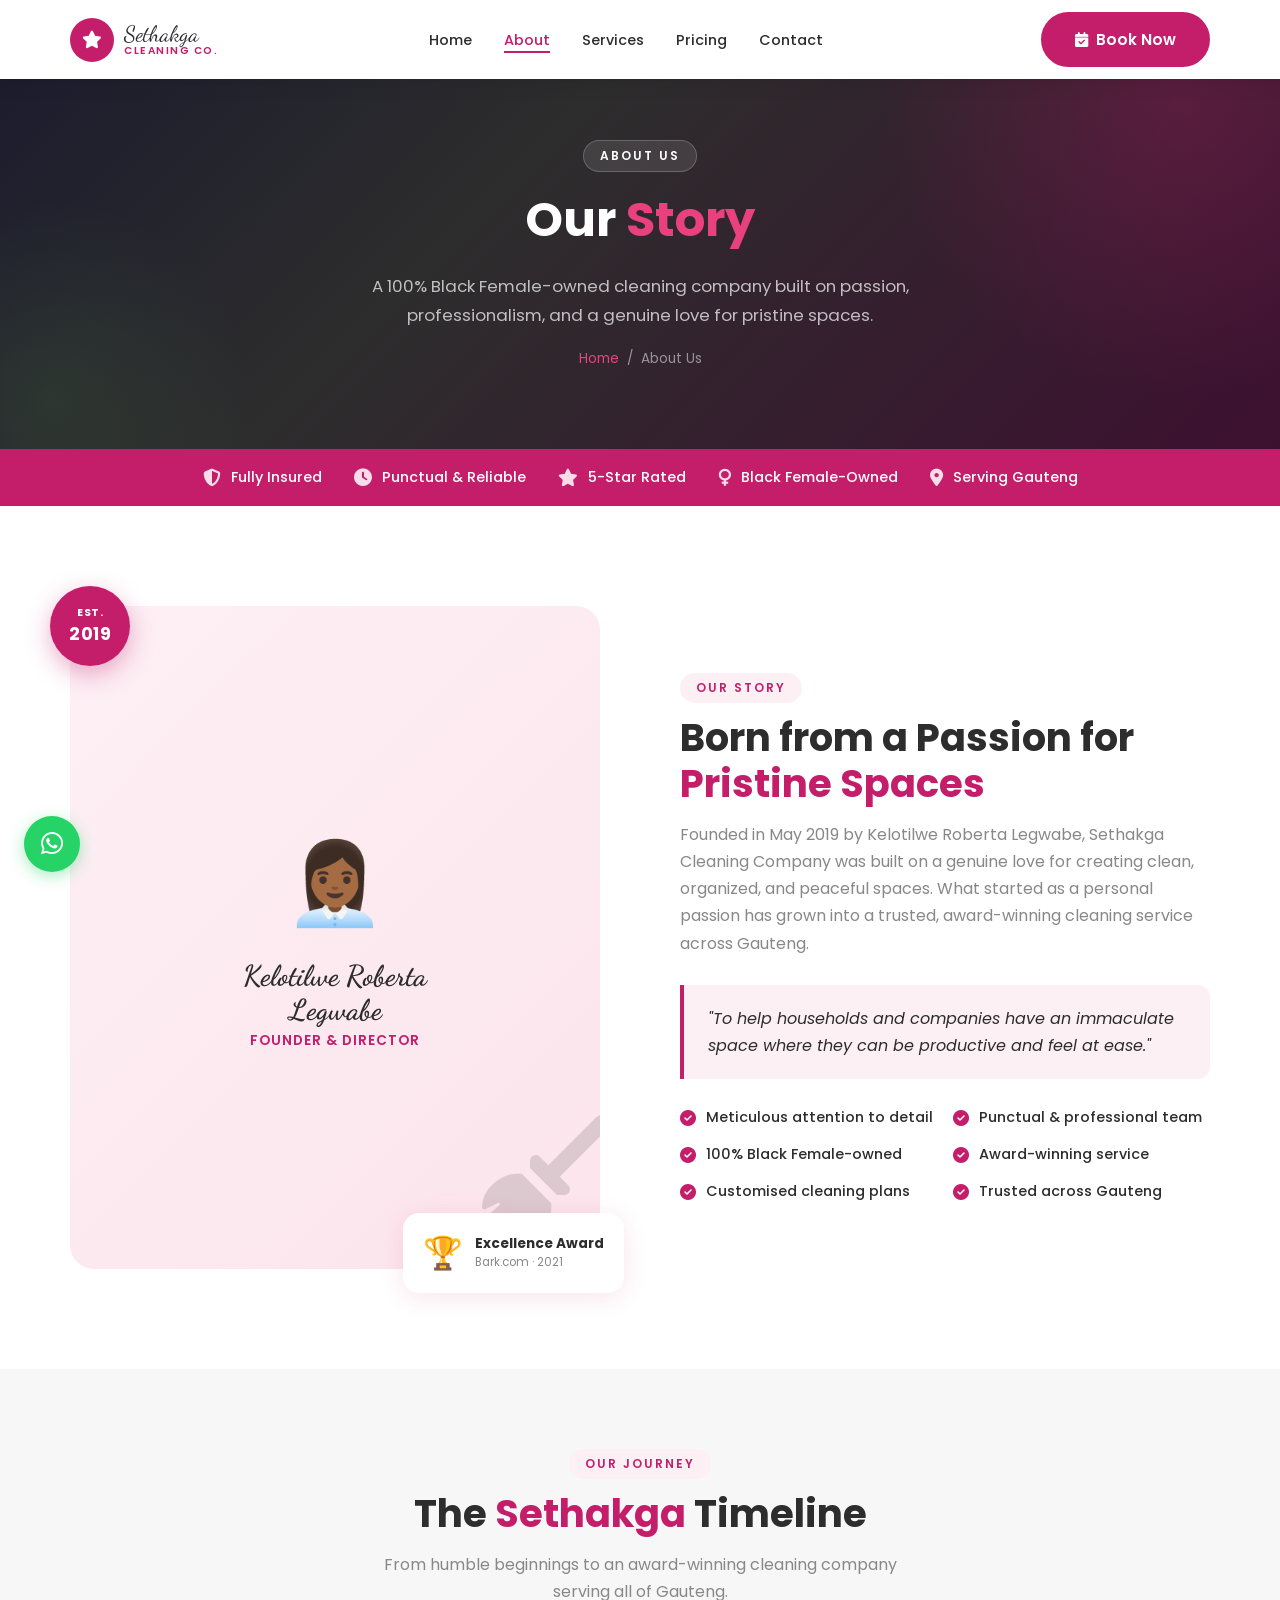
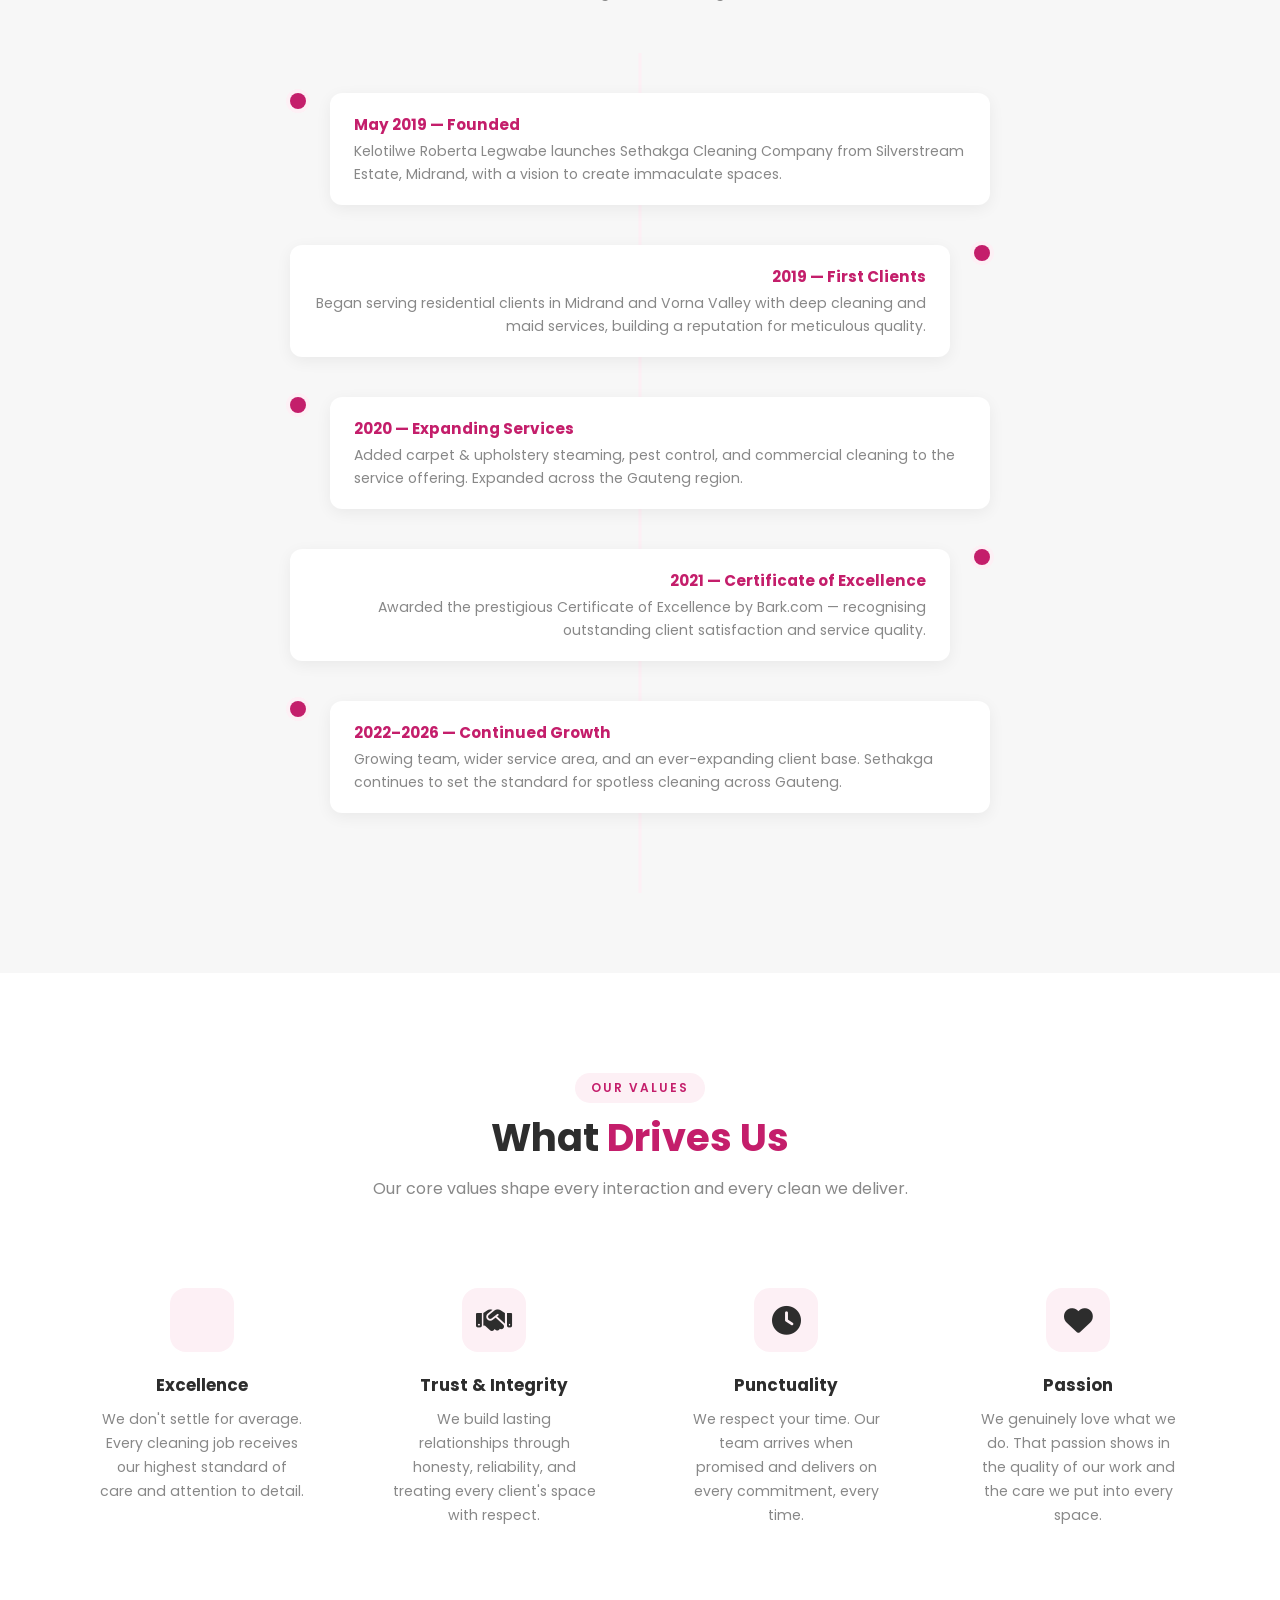
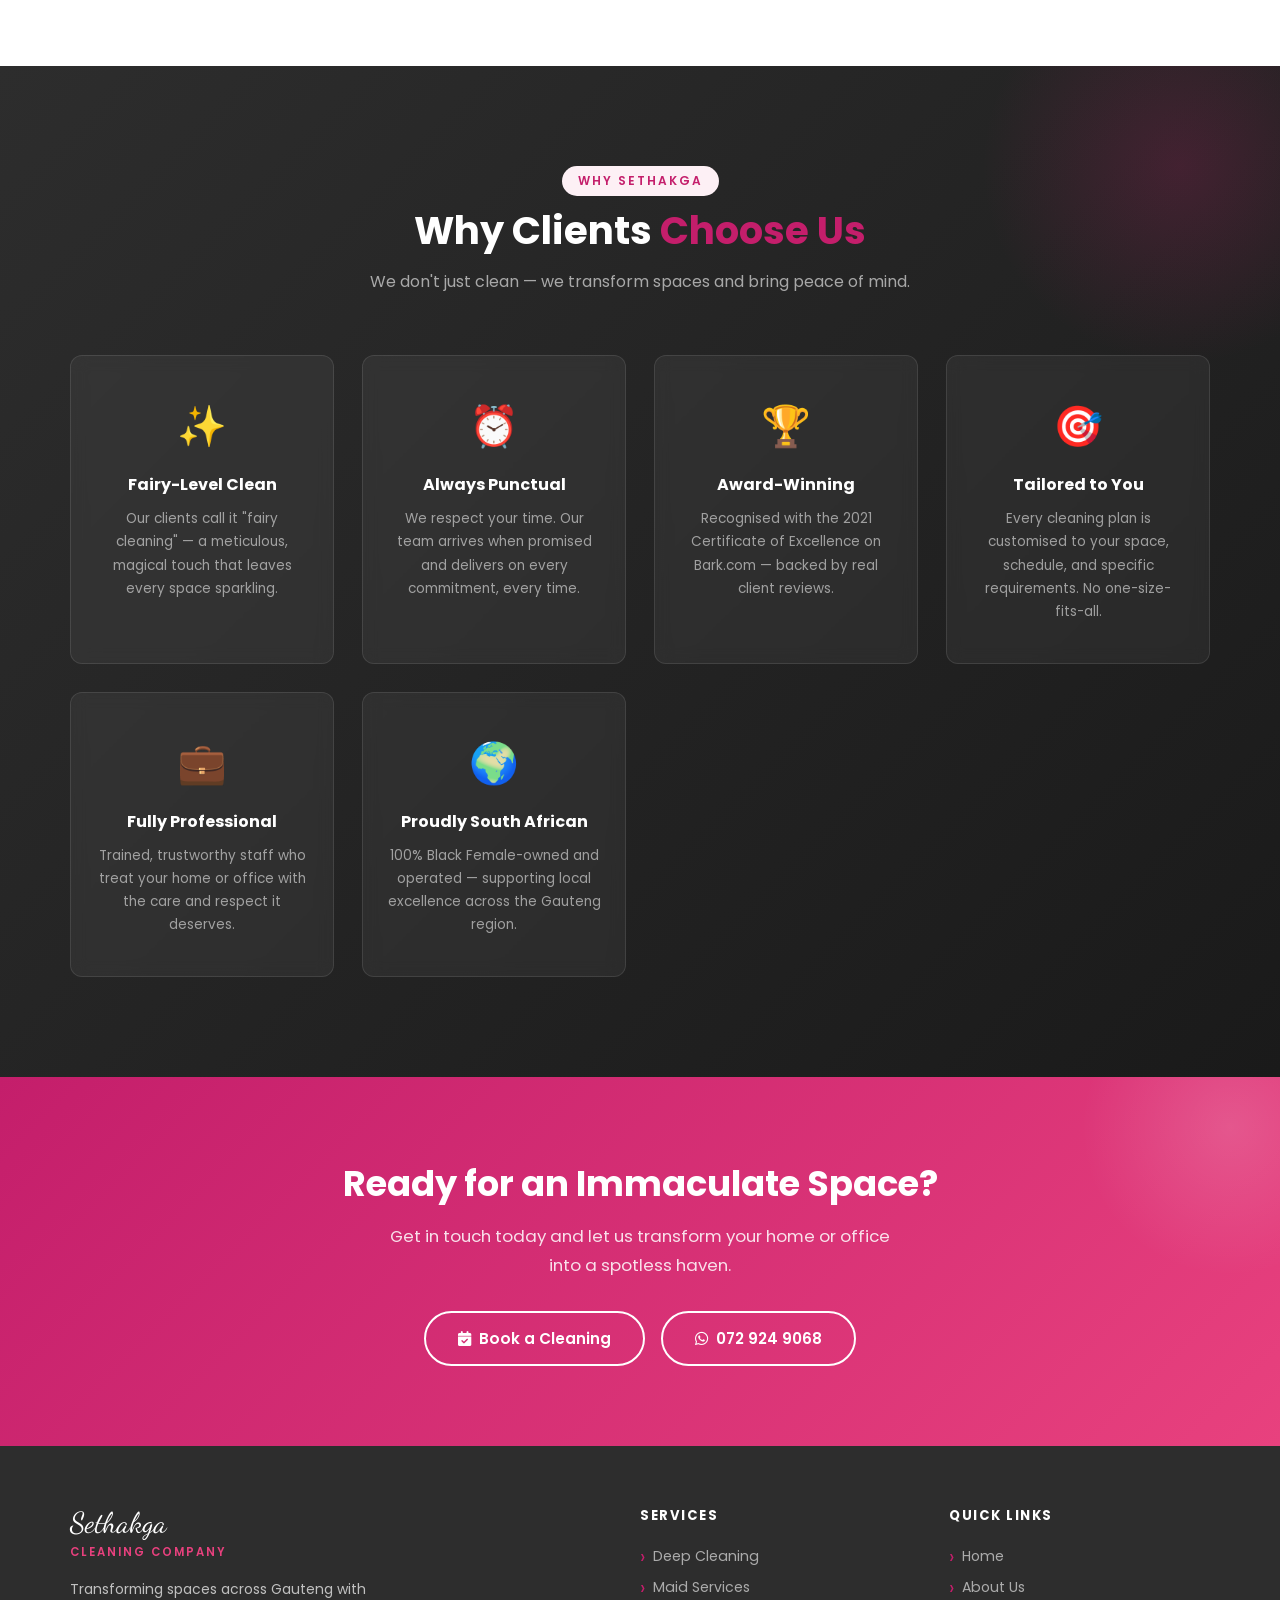
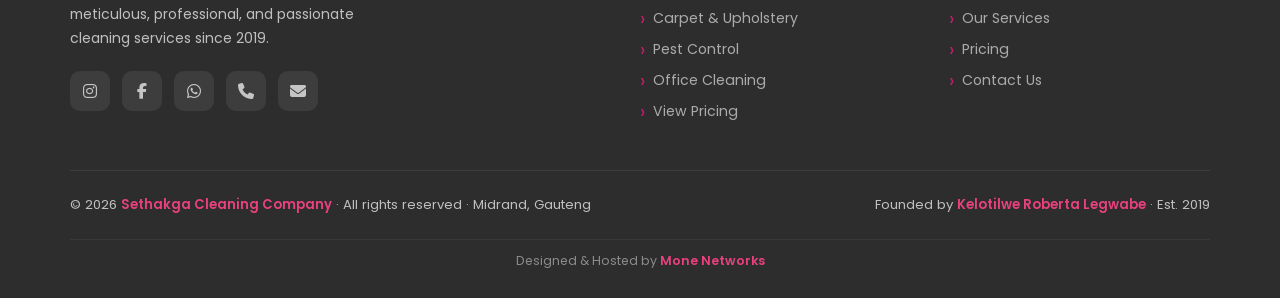
==== about.html @ e9b2e4a0 "Sethakga Cleaning Company - 5 page business website" ====
<!DOCTYPE html>
<html lang="en">
<head>
  <meta charset="UTF-8" />
  <meta name="viewport" content="width=device-width, initial-scale=1.0" />
  <title>About Us | Sethakga Cleaning Company</title>
  <meta name="description" content="Learn about Sethakga Cleaning Company — a 100% Black Female-owned cleaning business founded in 2019 by Kelotilwe Roberta Legwabe. Based in Midrand, Gauteng." />

  <link rel="preconnect" href="https://fonts.googleapis.com" />
  <link rel="preconnect" href="https://fonts.gstatic.com" crossorigin />
  <link href="https://fonts.googleapis.com/css2?family=Dancing+Script:wght@700&family=Poppins:wght@300;400;500;600;700&display=swap" rel="stylesheet" />
  <link rel="stylesheet" href="https://cdnjs.cloudflare.com/ajax/libs/font-awesome/6.5.0/css/all.min.css" />
  <link rel="stylesheet" href="styles.css" />
</head>
<body>

  <!-- ==================== NAVBAR ==================== -->
  <nav id="navbar" class="nav-solid">
    <div class="container">
      <div class="nav-inner">
        <a href="index.html" class="nav-logo">
          <div class="logo-icon"><i class="fas fa-star"></i></div>
          <div class="logo-text">
            <div class="logo-name">Sethakga</div>
            <div class="logo-sub">Cleaning Co.</div>
          </div>
        </a>

        <ul class="nav-links">
          <li><a href="index.html">Home</a></li>
          <li><a href="about.html" class="active">About</a></li>
          <li><a href="services.html">Services</a></li>
          <li><a href="pricing.html">Pricing</a></li>
          <li><a href="contact.html">Contact</a></li>
        </ul>

        <a href="contact.html" class="btn btn-primary nav-cta">
          <i class="fas fa-calendar-check"></i> Book Now
        </a>

        <button class="hamburger" id="hamburger" aria-label="Menu">
          <span></span>
          <span></span>
          <span></span>
        </button>
      </div>
    </div>
  </nav>

  <div class="mobile-nav" id="mobileNav">
    <a href="index.html" class="mobile-link">Home</a>
    <a href="about.html" class="mobile-link">About Us</a>
    <a href="services.html" class="mobile-link">Services</a>
    <a href="pricing.html" class="mobile-link">Pricing</a>
    <a href="contact.html" class="mobile-link">
      <i class="fas fa-calendar-check"></i> Contact &amp; Book
    </a>
  </div>

  <!-- ==================== PAGE HERO ==================== -->
  <section class="page-hero">
    <div class="container">
      <span class="section-tag">About Us</span>
      <h1 class="page-hero-title">Our <span>Story</span></h1>
      <p class="page-hero-desc">
        A 100% Black Female-owned cleaning company built on passion, 
        professionalism, and a genuine love for pristine spaces.
      </p>
      <div class="breadcrumb">
        <a href="index.html">Home</a>
        <span>/</span>
        <span>About Us</span>
      </div>
    </div>
  </section>

  <!-- ==================== TRUST BAR ==================== -->
  <div id="trust-bar">
    <div class="container">
      <div class="trust-items">
        <div class="trust-item"><i class="fas fa-shield-halved"></i> Fully Insured</div>
        <div class="trust-item"><i class="fas fa-clock"></i> Punctual &amp; Reliable</div>
        <div class="trust-item"><i class="fas fa-star"></i> 5-Star Rated</div>
        <div class="trust-item"><i class="fas fa-venus"></i> Black Female-Owned</div>
        <div class="trust-item"><i class="fas fa-map-marker-alt"></i> Serving Gauteng</div>
      </div>
    </div>
  </div>

  <!-- ==================== ABOUT FULL ==================== -->
  <section id="about" style="padding: 100px 0; background: var(--white);">
    <div class="container">
      <div class="about-grid">
        <!-- Visual -->
        <div class="about-image-wrap">
          <div class="about-image-bg">
            <div class="big-icon"><i class="fas fa-broom"></i></div>
            <div class="about-image-content">
              <span class="founder-icon">👩🏾‍💼</span>
              <h3>Kelotilwe Roberta<br/>Legwabe</h3>
              <p>Founder &amp; Director</p>
            </div>
          </div>
          <div class="about-founded">
            <span>Est.</span>
            <strong>2019</strong>
          </div>
          <div class="about-badge-card">
            <div class="bc-icon">🏆</div>
            <div class="bc-text">
              <div class="bc-title">Excellence Award</div>
              <div class="bc-sub">Bark.com · 2021</div>
            </div>
          </div>
        </div>

        <!-- Content -->
        <div class="about-content">
          <span class="section-tag">Our Story</span>
          <h2 class="section-title">Born from a Passion for<br/><span>Pristine Spaces</span></h2>
          <p class="section-subtitle">
            Founded in May 2019 by Kelotilwe Roberta Legwabe, Sethakga Cleaning Company
            was built on a genuine love for creating clean, organized, and peaceful spaces.
            What started as a personal passion has grown into a trusted, award-winning
            cleaning service across Gauteng.
          </p>

          <blockquote class="about-mission">
            "To help households and companies have an immaculate space
            where they can be productive and feel at ease."
          </blockquote>

          <div class="about-features">
            <div class="about-feat"><i class="fas fa-check-circle"></i> Meticulous attention to detail</div>
            <div class="about-feat"><i class="fas fa-check-circle"></i> Punctual &amp; professional team</div>
            <div class="about-feat"><i class="fas fa-check-circle"></i> 100% Black Female-owned</div>
            <div class="about-feat"><i class="fas fa-check-circle"></i> Award-winning service</div>
            <div class="about-feat"><i class="fas fa-check-circle"></i> Customised cleaning plans</div>
            <div class="about-feat"><i class="fas fa-check-circle"></i> Trusted across Gauteng</div>
          </div>
        </div>
      </div>
    </div>
  </section>

  <!-- ==================== COMPANY JOURNEY ==================== -->
  <section style="padding: 80px 0; background: var(--grey-light);">
    <div class="container">
      <div style="text-align: center; margin-bottom: 48px;">
        <span class="section-tag">Our Journey</span>
        <h2 class="section-title">The <span>Sethakga</span> Timeline</h2>
        <p class="section-subtitle" style="margin: 0 auto;">
          From humble beginnings to an award-winning cleaning company serving all of Gauteng.
        </p>
      </div>

      <div class="timeline">
        <div class="timeline-item fade-up">
          <div class="timeline-dot"></div>
          <div class="timeline-content">
            <h4>May 2019 — Founded</h4>
            <p>Kelotilwe Roberta Legwabe launches Sethakga Cleaning Company from Silverstream Estate, Midrand, with a vision to create immaculate spaces.</p>
          </div>
        </div>

        <div class="timeline-item fade-up">
          <div class="timeline-dot"></div>
          <div class="timeline-content">
            <h4>2019 — First Clients</h4>
            <p>Began serving residential clients in Midrand and Vorna Valley with deep cleaning and maid services, building a reputation for meticulous quality.</p>
          </div>
        </div>

        <div class="timeline-item fade-up">
          <div class="timeline-dot"></div>
          <div class="timeline-content">
            <h4>2020 — Expanding Services</h4>
            <p>Added carpet &amp; upholstery steaming, pest control, and commercial cleaning to the service offering. Expanded across the Gauteng region.</p>
          </div>
        </div>

        <div class="timeline-item fade-up">
          <div class="timeline-dot"></div>
          <div class="timeline-content">
            <h4>2021 — Certificate of Excellence</h4>
            <p>Awarded the prestigious Certificate of Excellence by Bark.com — recognising outstanding client satisfaction and service quality.</p>
          </div>
        </div>

        <div class="timeline-item fade-up">
          <div class="timeline-dot"></div>
          <div class="timeline-content">
            <h4>2022–2026 — Continued Growth</h4>
            <p>Growing team, wider service area, and an ever-expanding client base. Sethakga continues to set the standard for spotless cleaning across Gauteng.</p>
          </div>
        </div>
      </div>
    </div>
  </section>

  <!-- ==================== OUR VALUES ==================== -->
  <section style="padding: 100px 0; background: var(--white);">
    <div class="container">
      <div style="text-align: center; margin-bottom: 16px;">
        <span class="section-tag">Our Values</span>
        <h2 class="section-title">What <span>Drives Us</span></h2>
        <p class="section-subtitle" style="margin: 0 auto;">
          Our core values shape every interaction and every clean we deliver.
        </p>
      </div>

      <div class="values-grid">
        <div class="value-card fade-up">
          <div class="value-icon"><i class="fas fa-sparkles"></i></div>
          <h3>Excellence</h3>
          <p>We don't settle for average. Every cleaning job receives our highest standard of care and attention to detail.</p>
        </div>

        <div class="value-card fade-up">
          <div class="value-icon"><i class="fas fa-handshake"></i></div>
          <h3>Trust &amp; Integrity</h3>
          <p>We build lasting relationships through honesty, reliability, and treating every client's space with respect.</p>
        </div>

        <div class="value-card fade-up">
          <div class="value-icon"><i class="fas fa-clock"></i></div>
          <h3>Punctuality</h3>
          <p>We respect your time. Our team arrives when promised and delivers on every commitment, every time.</p>
        </div>

        <div class="value-card fade-up">
          <div class="value-icon"><i class="fas fa-heart"></i></div>
          <h3>Passion</h3>
          <p>We genuinely love what we do. That passion shows in the quality of our work and the care we put into every space.</p>
        </div>
      </div>
    </div>
  </section>

  <!-- ==================== WHY CHOOSE US ==================== -->
  <section id="why">
    <div class="container">
      <div class="why-header">
        <span class="section-tag">Why Sethakga</span>
        <h2 class="section-title">Why Clients <span>Choose Us</span></h2>
        <p class="section-subtitle">
          We don't just clean — we transform spaces and bring peace of mind.
        </p>
      </div>

      <div class="why-grid">
        <div class="why-card fade-up">
          <span class="why-icon">✨</span>
          <h3>Fairy-Level Clean</h3>
          <p>Our clients call it "fairy cleaning" — a meticulous, magical touch that leaves every space sparkling.</p>
        </div>

        <div class="why-card fade-up">
          <span class="why-icon">⏰</span>
          <h3>Always Punctual</h3>
          <p>We respect your time. Our team arrives when promised and delivers on every commitment, every time.</p>
        </div>

        <div class="why-card fade-up">
          <span class="why-icon">🏆</span>
          <h3>Award-Winning</h3>
          <p>Recognised with the 2021 Certificate of Excellence on Bark.com — backed by real client reviews.</p>
        </div>

        <div class="why-card fade-up">
          <span class="why-icon">🎯</span>
          <h3>Tailored to You</h3>
          <p>Every cleaning plan is customised to your space, schedule, and specific requirements. No one-size-fits-all.</p>
        </div>

        <div class="why-card fade-up">
          <span class="why-icon">💼</span>
          <h3>Fully Professional</h3>
          <p>Trained, trustworthy staff who treat your home or office with the care and respect it deserves.</p>
        </div>

        <div class="why-card fade-up">
          <span class="why-icon">🌍</span>
          <h3>Proudly South African</h3>
          <p>100% Black Female-owned and operated — supporting local excellence across the Gauteng region.</p>
        </div>
      </div>
    </div>
  </section>

  <!-- ==================== CTA ==================== -->
  <div class="cta-section">
    <div class="container">
      <h2>Ready for an Immaculate Space?</h2>
      <p>Get in touch today and let us transform your home or office into a spotless haven.</p>
      <div class="cta-actions">
        <a href="contact.html" class="btn btn-outline">
          <i class="fas fa-calendar-check"></i> Book a Cleaning
        </a>
        <a href="tel:0729249068" class="btn btn-outline">
          <i class="fab fa-whatsapp"></i> 072 924 9068
        </a>
      </div>
    </div>
  </div>

  <!-- ==================== FOOTER ==================== -->
  <footer>
    <div class="container">
      <div class="footer-grid">
        <div class="footer-brand">
          <div class="fb-name">Sethakga</div>
          <div class="fb-sub">Cleaning Company</div>
          <p>Transforming spaces across Gauteng with meticulous, professional,
             and passionate cleaning services since 2019.</p>
          <div class="social-links">
            <a href="https://www.instagram.com/sethakga.cleaning.company" target="_blank" rel="noopener noreferrer"
               class="social-link" aria-label="Instagram">
              <i class="fab fa-instagram"></i>
            </a>
            <a href="https://www.facebook.com/sethakga.cleaning.company" target="_blank" rel="noopener noreferrer"
               class="social-link" aria-label="Facebook">
              <i class="fab fa-facebook-f"></i>
            </a>
            <a href="https://wa.me/27729249068" target="_blank" rel="noopener noreferrer"
               class="social-link" aria-label="WhatsApp">
              <i class="fab fa-whatsapp"></i>
            </a>
            <a href="tel:0106345557" class="social-link" aria-label="Phone">
              <i class="fas fa-phone"></i>
            </a>
            <a href="mailto:Admin@sethakga.co.za" class="social-link" aria-label="Email">
              <i class="fas fa-envelope"></i>
            </a>
          </div>
        </div>

        <div class="footer-col">
          <h4>Services</h4>
          <ul>
            <li><a href="services.html">Deep Cleaning</a></li>
            <li><a href="services.html">Maid Services</a></li>
            <li><a href="services.html">Carpet &amp; Upholstery</a></li>
            <li><a href="services.html">Pest Control</a></li>
            <li><a href="services.html">Office Cleaning</a></li>
            <li><a href="pricing.html">View Pricing</a></li>
          </ul>
        </div>

        <div class="footer-col">
          <h4>Quick Links</h4>
          <ul>
            <li><a href="index.html">Home</a></li>
            <li><a href="about.html">About Us</a></li>
            <li><a href="services.html">Our Services</a></li>
            <li><a href="pricing.html">Pricing</a></li>
            <li><a href="contact.html">Contact Us</a></li>
          </ul>
        </div>
      </div>

      <div class="footer-bottom">
        <div>
          &copy; 2026 <span>Sethakga Cleaning Company</span> &middot; All rights reserved &middot;
          Midrand, Gauteng
        </div>
        <div>
          Founded by <span>Kelotilwe Roberta Legwabe</span> &middot; Est. 2019
        </div>
        <div class="footer-credit">
          Designed &amp; Hosted by <a href="https://www.monenetworks.co.za" target="_blank" rel="noopener noreferrer">Mone Networks</a>
        </div>
      </div>
    </div>
  </footer>

  <a href="https://wa.me/27729249068" target="_blank" rel="noopener noreferrer"
     class="whatsapp-float" aria-label="Chat on WhatsApp">
    <i class="fab fa-whatsapp"></i>
  </a>

  <button id="back-top" aria-label="Back to top">
    <i class="fas fa-chevron-up"></i>
  </button>

  <script>
    const backTop = document.getElementById('back-top');
    window.addEventListener('scroll', () => {
      backTop.classList.toggle('visible', window.scrollY > 300);
    });
    backTop.addEventListener('click', () => window.scrollTo({ top: 0, behavior: 'smooth' }));

    const hamburger = document.getElementById('hamburger');
    const mobileNav = document.getElementById('mobileNav');
    hamburger.addEventListener('click', () => {
      hamburger.classList.toggle('open');
      mobileNav.classList.toggle('active');
      document.body.style.overflow = mobileNav.classList.contains('active') ? 'hidden' : '';
    });
    document.querySelectorAll('.mobile-link').forEach(link => {
      link.addEventListener('click', () => {
        hamburger.classList.remove('open');
        mobileNav.classList.remove('active');
        document.body.style.overflow = '';
      });
    });

    const observer = new IntersectionObserver((entries) => {
      entries.forEach(entry => { if (entry.isIntersecting) entry.target.classList.add('visible'); });
    }, { threshold: 0.12 });
    document.querySelectorAll('.fade-up').forEach(el => observer.observe(el));
  </script>
</body>
</html>
---- styles.css ----
/* ============================================================
   SETHAKGA CLEANING COMPANY — SHARED STYLES
   ============================================================ */

/* ============================================================
   CSS VARIABLES & RESET
============================================================ */
:root {
  --pink:        #C41E6B;
  --pink-light:  #E8417E;
  --pink-pale:   #FDF0F5;
  --dark:        #2D2D2D;
  --green:       #4A7C3F;
  --green-light: #5E9B52;
  --white:       #FFFFFF;
  --grey-light:  #F7F7F7;
  --grey-mid:    #888888;
  --shadow:      0 4px 24px rgba(196,30,107,0.12);
  --radius:      12px;
  --transition:  0.35s cubic-bezier(.4,0,.2,1);
}

*, *::before, *::after { box-sizing: border-box; margin: 0; padding: 0; }

html { scroll-behavior: smooth; font-size: 16px; }

body {
  font-family: 'Poppins', sans-serif;
  color: var(--dark);
  background: var(--white);
  overflow-x: hidden;
}

a { text-decoration: none; color: inherit; }
ul { list-style: none; }
img { max-width: 100%; display: block; }

/* ============================================================
   UTILITY
============================================================ */
.container { width: 90%; max-width: 1140px; margin: 0 auto; }

.section-tag {
  display: inline-block;
  background: var(--pink-pale);
  color: var(--pink);
  font-size: 0.75rem;
  font-weight: 600;
  letter-spacing: 2px;
  text-transform: uppercase;
  padding: 6px 16px;
  border-radius: 50px;
  margin-bottom: 12px;
}

.section-title {
  font-size: clamp(1.7rem, 3.5vw, 2.4rem);
  font-weight: 700;
  color: var(--dark);
  line-height: 1.2;
  margin-bottom: 14px;
}

.section-title span { color: var(--pink); }

.section-subtitle {
  font-size: 1rem;
  color: var(--grey-mid);
  max-width: 560px;
  line-height: 1.7;
}

.btn {
  display: inline-flex;
  align-items: center;
  gap: 8px;
  padding: 14px 32px;
  border-radius: 50px;
  font-size: 0.95rem;
  font-weight: 600;
  cursor: pointer;
  border: 2px solid transparent;
  transition: var(--transition);
  white-space: nowrap;
}

.btn-primary {
  background: var(--pink);
  color: var(--white);
  border-color: var(--pink);
}
.btn-primary:hover { background: var(--pink-light); border-color: var(--pink-light); transform: translateY(-2px); box-shadow: 0 8px 24px rgba(196,30,107,0.30); }

.btn-outline {
  background: transparent;
  color: var(--white);
  border-color: var(--white);
}
.btn-outline:hover { background: var(--white); color: var(--pink); transform: translateY(-2px); }

.btn-outline-pink {
  background: transparent;
  color: var(--pink);
  border-color: var(--pink);
}
.btn-outline-pink:hover { background: var(--pink); color: var(--white); transform: translateY(-2px); }

.btn-dark {
  background: var(--dark);
  color: var(--white);
  border-color: var(--dark);
}
.btn-dark:hover { background: #444; transform: translateY(-2px); }

.text-center { text-align: center; }

/* ============================================================
   NAVIGATION
============================================================ */
#navbar {
  position: fixed;
  top: 0; left: 0; right: 0;
  z-index: 999;
  padding: 18px 0;
  transition: var(--transition);
}

#navbar.scrolled {
  background: var(--white);
  box-shadow: 0 2px 20px rgba(0,0,0,0.10);
  padding: 12px 0;
}

/* For inner pages with white bg nav by default */
#navbar.nav-solid {
  background: var(--white);
  box-shadow: 0 2px 20px rgba(0,0,0,0.10);
  padding: 12px 0;
}

.nav-inner {
  display: flex;
  align-items: center;
  justify-content: space-between;
}

.nav-logo {
  display: flex;
  align-items: center;
  gap: 10px;
}

.nav-logo .logo-icon {
  width: 44px;
  height: 44px;
  background: var(--pink);
  border-radius: 50%;
  display: flex;
  align-items: center;
  justify-content: center;
  color: white;
  font-size: 1.1rem;
}

.nav-logo .logo-text {
  line-height: 1;
}

.nav-logo .logo-name {
  font-family: 'Dancing Script', cursive;
  font-size: 1.4rem;
  color: var(--dark);
  transition: var(--transition);
}

#navbar:not(.scrolled):not(.nav-solid) .nav-logo .logo-name { color: var(--white); }

.nav-logo .logo-sub {
  font-size: 0.65rem;
  color: var(--pink);
  letter-spacing: 1.5px;
  text-transform: uppercase;
  font-weight: 600;
}

.nav-links {
  display: flex;
  align-items: center;
  gap: 32px;
}

.nav-links a {
  font-size: 0.9rem;
  font-weight: 500;
  color: var(--white);
  transition: var(--transition);
  position: relative;
}

#navbar.scrolled .nav-links a,
#navbar.nav-solid .nav-links a { color: var(--dark); }

.nav-links a::after {
  content: '';
  position: absolute;
  bottom: -3px; left: 0;
  width: 0; height: 2px;
  background: var(--pink);
  transition: var(--transition);
}

.nav-links a:hover::after { width: 100%; }
.nav-links a:hover { color: var(--pink) !important; }
.nav-links a.active { color: var(--pink) !important; }
.nav-links a.active::after { width: 100%; }

.nav-cta { margin-left: 8px; }

.hamburger {
  display: none;
  flex-direction: column;
  gap: 5px;
  cursor: pointer;
  background: none;
  border: none;
  padding: 4px;
}

.hamburger span {
  display: block;
  width: 25px;
  height: 2.5px;
  background: var(--white);
  border-radius: 2px;
  transition: var(--transition);
}

#navbar.scrolled .hamburger span,
#navbar.nav-solid .hamburger span { background: var(--dark); }

.hamburger.open span:nth-child(1) { transform: translateY(7.5px) rotate(45deg); }
.hamburger.open span:nth-child(2) { opacity: 0; }
.hamburger.open span:nth-child(3) { transform: translateY(-7.5px) rotate(-45deg); }

/* Mobile Nav */
.mobile-nav {
  display: none;
  flex-direction: column;
  position: fixed;
  top: 0; left: 0; right: 0; bottom: 0;
  background: var(--white);
  z-index: 998;
  padding: 100px 40px 40px;
  gap: 28px;
}

.mobile-nav.active { display: flex; }

.mobile-nav a {
  font-size: 1.4rem;
  font-weight: 600;
  color: var(--dark);
  border-bottom: 1px solid #eee;
  padding-bottom: 20px;
  transition: var(--transition);
}

.mobile-nav a:hover { color: var(--pink); padding-left: 8px; }

/* ============================================================
   PAGE HERO (for inner pages)
============================================================ */
.page-hero {
  padding: 140px 0 80px;
  background: linear-gradient(135deg, #1a1a2e 0%, #2D2D2D 40%, #3D1030 100%);
  position: relative;
  overflow: hidden;
  text-align: center;
}

.page-hero::before {
  content: '';
  position: absolute;
  top: -200px; right: -200px;
  width: 600px; height: 600px;
  background: radial-gradient(circle, rgba(196,30,107,0.25) 0%, transparent 70%);
  border-radius: 50%;
}

.page-hero::after {
  content: '';
  position: absolute;
  bottom: -150px; left: -150px;
  width: 400px; height: 400px;
  background: radial-gradient(circle, rgba(74,124,63,0.18) 0%, transparent 70%);
  border-radius: 50%;
}

.page-hero .container { position: relative; z-index: 1; }

.page-hero .section-tag {
  background: rgba(255,255,255,0.10);
  color: var(--white);
  border: 1px solid rgba(255,255,255,0.20);
}

.page-hero-title {
  font-size: clamp(2rem, 4vw, 3rem);
  font-weight: 700;
  color: var(--white);
  margin-bottom: 16px;
}

.page-hero-title span { color: var(--pink-light); }

.page-hero-desc {
  font-size: 1.05rem;
  color: rgba(255,255,255,0.70);
  max-width: 600px;
  margin: 0 auto;
  line-height: 1.7;
}

.breadcrumb {
  display: flex;
  justify-content: center;
  gap: 8px;
  margin-top: 20px;
  font-size: 0.85rem;
  color: rgba(255,255,255,0.50);
}

.breadcrumb a { color: var(--pink-light); transition: var(--transition); }
.breadcrumb a:hover { color: var(--white); }

/* ============================================================
   HERO (Home)
============================================================ */
#hero {
  min-height: 100vh;
  position: relative;
  display: flex;
  align-items: center;
  overflow: hidden;
  background: linear-gradient(135deg, #1a1a2e 0%, #2D2D2D 40%, #3D1030 100%);
}

.hero-bg-shapes {
  position: absolute;
  inset: 0;
  pointer-events: none;
  overflow: hidden;
}

.hero-bg-shapes::before {
  content: '';
  position: absolute;
  top: -200px; right: -200px;
  width: 600px; height: 600px;
  background: radial-gradient(circle, rgba(196,30,107,0.25) 0%, transparent 70%);
  border-radius: 50%;
}

.hero-bg-shapes::after {
  content: '';
  position: absolute;
  bottom: -150px; left: -150px;
  width: 400px; height: 400px;
  background: radial-gradient(circle, rgba(74,124,63,0.18) 0%, transparent 70%);
  border-radius: 50%;
}

.hero-grid {
  display: grid;
  grid-template-columns: 1fr 1fr;
  gap: 60px;
  align-items: center;
  padding: 120px 0 80px;
  position: relative;
  z-index: 1;
}

.hero-badge {
  display: inline-flex;
  align-items: center;
  gap: 8px;
  background: rgba(255,255,255,0.10);
  border: 1px solid rgba(255,255,255,0.20);
  backdrop-filter: blur(10px);
  color: var(--white);
  font-size: 0.8rem;
  font-weight: 500;
  padding: 8px 18px;
  border-radius: 50px;
  margin-bottom: 24px;
}

.hero-badge i { color: #FFD700; }

.hero-heading {
  font-family: 'Dancing Script', cursive;
  font-size: clamp(2.5rem, 5vw, 4rem);
  color: var(--white);
  line-height: 1.1;
  margin-bottom: 10px;
}

.hero-heading-sub {
  font-size: clamp(1.1rem, 2.5vw, 1.5rem);
  font-weight: 700;
  color: var(--pink-light);
  text-transform: uppercase;
  letter-spacing: 3px;
  margin-bottom: 20px;
}

.hero-desc {
  font-size: 1.05rem;
  color: rgba(255,255,255,0.75);
  line-height: 1.8;
  max-width: 500px;
  margin-bottom: 36px;
}

.hero-actions { display: flex; gap: 16px; flex-wrap: wrap; margin-bottom: 48px; }

.hero-stats {
  display: flex;
  gap: 32px;
  flex-wrap: wrap;
}

.stat-item { text-align: center; }

.stat-number {
  font-size: 1.8rem;
  font-weight: 700;
  color: var(--white);
  line-height: 1;
}

.stat-number span { color: var(--pink-light); }

.stat-label {
  font-size: 0.75rem;
  color: rgba(255,255,255,0.60);
  text-transform: uppercase;
  letter-spacing: 1px;
  margin-top: 4px;
}

/* Hero Visual */
.hero-visual {
  display: flex;
  flex-direction: column;
  align-items: center;
  gap: 20px;
}

.hero-logo-circle {
  width: 280px;
  height: 280px;
  background: var(--white);
  border-radius: 50%;
  display: flex;
  align-items: center;
  justify-content: center;
  box-shadow: 0 0 0 20px rgba(255,255,255,0.08), 0 0 0 40px rgba(255,255,255,0.04);
  animation: pulse-ring 3s ease-in-out infinite;
  position: relative;
  overflow: hidden;
}

@keyframes pulse-ring {
  0%, 100% { box-shadow: 0 0 0 20px rgba(196,30,107,0.15), 0 0 0 40px rgba(196,30,107,0.07); }
  50%        { box-shadow: 0 0 0 28px rgba(196,30,107,0.20), 0 0 0 56px rgba(196,30,107,0.09); }
}

.hero-logo-inner {
  text-align: center;
  padding: 20px;
}

.hero-logo-inner img {
  width: 220px;
  height: 220px;
  object-fit: contain;
}

.logo-fairy {
  font-size: 3.5rem;
  margin-bottom: 8px;
  display: block;
}

.logo-brand-name {
  font-family: 'Dancing Script', cursive;
  font-size: 2rem;
  color: var(--dark);
  line-height: 1;
}

.logo-brand-sub {
  font-size: 0.8rem;
  color: var(--pink);
  font-weight: 700;
  text-transform: uppercase;
  letter-spacing: 1px;
}

.logo-tagline {
  font-size: 0.65rem;
  color: var(--grey-mid);
  letter-spacing: 0.5px;
}

.hero-cert {
  display: flex;
  align-items: center;
  gap: 12px;
  background: rgba(255,255,255,0.08);
  border: 1px solid rgba(255,215,0,0.30);
  backdrop-filter: blur(10px);
  border-radius: 12px;
  padding: 12px 20px;
}

.cert-icon { font-size: 2rem; }

.cert-text .cert-title {
  font-size: 0.8rem;
  font-weight: 700;
  color: #FFD700;
}

.cert-text .cert-year {
  font-size: 0.7rem;
  color: rgba(255,255,255,0.60);
}

/* ============================================================
   TRUST BAR
============================================================ */
#trust-bar {
  background: var(--pink);
  padding: 18px 0;
}

.trust-items {
  display: flex;
  justify-content: center;
  flex-wrap: wrap;
  gap: 32px;
}

.trust-item {
  display: flex;
  align-items: center;
  gap: 10px;
  color: var(--white);
  font-size: 0.9rem;
  font-weight: 500;
}

.trust-item i { font-size: 1.1rem; opacity: 0.85; }

/* ============================================================
   ABOUT
============================================================ */
#about {
  padding: 100px 0;
  background: var(--white);
}

.about-grid {
  display: grid;
  grid-template-columns: 1fr 1fr;
  gap: 80px;
  align-items: center;
}

.about-image-wrap {
  position: relative;
}

.about-image-bg {
  width: 100%;
  aspect-ratio: 4/5;
  background: linear-gradient(135deg, var(--pink-pale), #fce4ec);
  border-radius: 24px;
  display: flex;
  align-items: center;
  justify-content: center;
  overflow: hidden;
  position: relative;
}

.about-image-bg .big-icon {
  font-size: 8rem;
  opacity: 0.15;
  position: absolute;
  bottom: -10px;
  right: -10px;
}

.about-image-content {
  text-align: center;
  padding: 40px;
  z-index: 1;
}

.about-image-content .founder-icon {
  font-size: 5rem;
  margin-bottom: 16px;
  display: block;
}

.about-image-content h3 {
  font-family: 'Dancing Script', cursive;
  font-size: 1.8rem;
  color: var(--dark);
  margin-bottom: 4px;
}

.about-image-content p {
  font-size: 0.85rem;
  color: var(--pink);
  font-weight: 600;
  letter-spacing: 1px;
  text-transform: uppercase;
}

.about-badge-card {
  position: absolute;
  bottom: -24px;
  right: -24px;
  background: var(--white);
  border-radius: 16px;
  padding: 16px 20px;
  box-shadow: var(--shadow);
  display: flex;
  align-items: center;
  gap: 12px;
}

.about-badge-card .bc-icon { font-size: 2rem; }

.about-badge-card .bc-text .bc-title {
  font-size: 0.85rem;
  font-weight: 700;
  color: var(--dark);
}

.about-badge-card .bc-text .bc-sub {
  font-size: 0.72rem;
  color: var(--grey-mid);
}

.about-founded {
  position: absolute;
  top: -20px;
  left: -20px;
  background: var(--pink);
  color: var(--white);
  border-radius: 50%;
  width: 80px; height: 80px;
  display: flex;
  flex-direction: column;
  align-items: center;
  justify-content: center;
  font-size: 0.65rem;
  font-weight: 700;
  text-align: center;
  text-transform: uppercase;
  letter-spacing: 0.5px;
  box-shadow: 0 8px 24px rgba(196,30,107,0.35);
}

.about-founded strong { font-size: 1.1rem; }

.about-content { padding: 10px 0; }

.about-mission {
  background: var(--pink-pale);
  border-left: 4px solid var(--pink);
  padding: 20px 24px;
  border-radius: 0 12px 12px 0;
  margin: 28px 0;
  font-style: italic;
  font-size: 1rem;
  color: var(--dark);
  line-height: 1.7;
}

.about-features {
  display: grid;
  grid-template-columns: 1fr 1fr;
  gap: 16px;
  margin-top: 28px;
}

.about-feat {
  display: flex;
  align-items: center;
  gap: 10px;
  font-size: 0.9rem;
  font-weight: 500;
}

.about-feat i { color: var(--pink); font-size: 1rem; }

/* ============================================================
   SERVICES
============================================================ */
#services {
  padding: 100px 0;
  background: var(--grey-light);
}

.services-header { text-align: center; margin-bottom: 60px; }
.services-header .section-subtitle { margin: 0 auto; }

.services-grid {
  display: grid;
  grid-template-columns: repeat(auto-fit, minmax(280px, 1fr));
  gap: 28px;
}

.service-card {
  background: var(--white);
  border-radius: var(--radius);
  padding: 36px 28px;
  transition: var(--transition);
  border: 2px solid transparent;
  position: relative;
  overflow: hidden;
  cursor: default;
}

.service-card::before {
  content: '';
  position: absolute;
  top: 0; left: 0; right: 0;
  height: 4px;
  background: var(--pink);
  transform: scaleX(0);
  transition: var(--transition);
  transform-origin: left;
}

.service-card:hover {
  border-color: rgba(196,30,107,0.15);
  box-shadow: var(--shadow);
  transform: translateY(-6px);
}

.service-card:hover::before { transform: scaleX(1); }

.service-icon {
  width: 64px; height: 64px;
  background: var(--pink-pale);
  border-radius: 16px;
  display: flex;
  align-items: center;
  justify-content: center;
  font-size: 1.6rem;
  margin-bottom: 20px;
  transition: var(--transition);
}

.service-card:hover .service-icon {
  background: var(--pink);
  color: var(--white);
}

.service-card h3 {
  font-size: 1.05rem;
  font-weight: 700;
  margin-bottom: 10px;
  color: var(--dark);
}

.service-card p {
  font-size: 0.9rem;
  color: var(--grey-mid);
  line-height: 1.7;
}

.service-includes {
  display: flex;
  flex-direction: column;
  gap: 10px;
  margin: 16px 0 0;
  padding: 0;
  list-style: none;
}

.service-includes li {
  display: flex;
  align-items: center;
  gap: 10px;
  font-size: 0.85rem;
  color: var(--dark);
}

.service-includes li i {
  color: var(--pink);
  font-size: 0.8rem;
  flex-shrink: 0;
}

.service-tag {
  display: inline-block;
  margin-top: 16px;
  font-size: 0.72rem;
  font-weight: 600;
  color: var(--pink);
  text-transform: uppercase;
  letter-spacing: 1px;
}

/* ============================================================
   WHY CHOOSE US
============================================================ */
#why {
  padding: 100px 0;
  background: linear-gradient(135deg, var(--dark) 0%, #1a1a1a 100%);
  position: relative;
  overflow: hidden;
}

#why::before {
  content: '';
  position: absolute;
  top: -100px; right: -100px;
  width: 400px; height: 400px;
  background: radial-gradient(circle, rgba(196,30,107,0.20) 0%, transparent 70%);
  border-radius: 50%;
}

.why-header { text-align: center; margin-bottom: 60px; }

.why-header .section-title { color: var(--white); }
.why-header .section-subtitle { color: rgba(255,255,255,0.60); margin: 0 auto; }

.why-grid {
  display: grid;
  grid-template-columns: repeat(auto-fit, minmax(220px, 1fr));
  gap: 28px;
  position: relative;
  z-index: 1;
}

.why-card {
  text-align: center;
  padding: 40px 24px;
  background: rgba(255,255,255,0.05);
  border: 1px solid rgba(255,255,255,0.10);
  border-radius: var(--radius);
  transition: var(--transition);
  backdrop-filter: blur(8px);
}

.why-card:hover {
  background: rgba(196,30,107,0.15);
  border-color: rgba(196,30,107,0.30);
  transform: translateY(-4px);
}

.why-card .why-icon {
  font-size: 2.5rem;
  margin-bottom: 16px;
  display: block;
}

.why-card h3 {
  font-size: 1rem;
  font-weight: 700;
  color: var(--white);
  margin-bottom: 10px;
}

.why-card p {
  font-size: 0.85rem;
  color: rgba(255,255,255,0.55);
  line-height: 1.7;
}

/* ============================================================
   TESTIMONIALS
============================================================ */
#testimonials {
  padding: 100px 0;
  background: var(--white);
}

.testimonials-header { text-align: center; margin-bottom: 60px; }
.testimonials-header .section-subtitle { margin: 0 auto; }

.testimonials-grid {
  display: grid;
  grid-template-columns: repeat(auto-fit, minmax(300px, 1fr));
  gap: 28px;
}

.testimonial-card {
  background: var(--grey-light);
  border-radius: var(--radius);
  padding: 32px;
  transition: var(--transition);
  position: relative;
}

.testimonial-card:hover {
  box-shadow: var(--shadow);
  transform: translateY(-4px);
}

.testimonial-card::before {
  content: '\201C';
  position: absolute;
  top: 16px; right: 24px;
  font-size: 4rem;
  color: var(--pink);
  opacity: 0.20;
  font-family: Georgia, serif;
  line-height: 1;
}

.stars {
  display: flex;
  gap: 3px;
  margin-bottom: 16px;
}

.stars i { color: #FFB800; font-size: 0.9rem; }

.testimonial-text {
  font-size: 0.95rem;
  color: var(--dark);
  line-height: 1.75;
  margin-bottom: 20px;
  font-style: italic;
}

.testimonial-author {
  display: flex;
  align-items: center;
  gap: 12px;
}

.author-avatar {
  width: 44px; height: 44px;
  border-radius: 50%;
  background: var(--pink);
  display: flex;
  align-items: center;
  justify-content: center;
  color: var(--white);
  font-weight: 700;
  font-size: 1rem;
}

.author-info .author-name {
  font-size: 0.9rem;
  font-weight: 700;
  color: var(--dark);
}

.author-info .author-source {
  font-size: 0.75rem;
  color: var(--pink);
  font-weight: 500;
}

.bark-badge {
  display: inline-flex;
  align-items: center;
  gap: 8px;
  background: var(--pink-pale);
  border: 1px solid rgba(196,30,107,0.20);
  border-radius: 50px;
  padding: 8px 20px;
  font-size: 0.82rem;
  font-weight: 600;
  color: var(--pink);
  margin: 40px auto 0;
  width: fit-content;
}

/* ============================================================
   CONTACT / BOOKING
============================================================ */
#contact {
  padding: 100px 0;
  background: var(--pink-pale);
}

.contact-grid {
  display: grid;
  grid-template-columns: 1fr 1.3fr;
  gap: 60px;
  align-items: start;
}

.contact-info { padding: 10px 0; }

.contact-detail {
  display: flex;
  align-items: flex-start;
  gap: 16px;
  margin-bottom: 28px;
}

.contact-icon {
  width: 48px; height: 48px;
  background: var(--pink);
  border-radius: 12px;
  display: flex;
  align-items: center;
  justify-content: center;
  color: var(--white);
  font-size: 1.1rem;
  flex-shrink: 0;
}

.contact-detail-label {
  font-size: 0.75rem;
  font-weight: 600;
  text-transform: uppercase;
  letter-spacing: 1px;
  color: var(--pink);
  margin-bottom: 4px;
}

.contact-detail-value {
  font-size: 0.95rem;
  color: var(--dark);
  font-weight: 500;
  line-height: 1.5;
}

.hours-table {
  margin-top: 32px;
}

.hours-table h4 {
  font-size: 0.85rem;
  font-weight: 700;
  text-transform: uppercase;
  letter-spacing: 1px;
  color: var(--pink);
  margin-bottom: 12px;
}

.hours-row {
  display: flex;
  justify-content: space-between;
  padding: 8px 0;
  border-bottom: 1px solid rgba(196,30,107,0.12);
  font-size: 0.88rem;
}

.hours-row:last-child { border-bottom: none; }

.hours-day { color: var(--grey-mid); }
.hours-time { font-weight: 600; color: var(--dark); }
.hours-time.closed { color: #e74c3c; }

/* Form */
.booking-form {
  background: var(--white);
  border-radius: 20px;
  padding: 40px;
  box-shadow: 0 8px 40px rgba(0,0,0,0.08);
}

.form-title {
  font-size: 1.3rem;
  font-weight: 700;
  color: var(--dark);
  margin-bottom: 6px;
}

.form-sub {
  font-size: 0.88rem;
  color: var(--grey-mid);
  margin-bottom: 28px;
}

.form-row {
  display: grid;
  grid-template-columns: 1fr 1fr;
  gap: 16px;
}

.form-group {
  margin-bottom: 18px;
}

.form-group label {
  display: block;
  font-size: 0.82rem;
  font-weight: 600;
  color: var(--dark);
  margin-bottom: 8px;
  text-transform: uppercase;
  letter-spacing: 0.5px;
}

.form-group input,
.form-group select,
.form-group textarea {
  width: 100%;
  padding: 12px 16px;
  border: 2px solid #eee;
  border-radius: 10px;
  font-family: 'Poppins', sans-serif;
  font-size: 0.92rem;
  color: var(--dark);
  background: var(--white);
  transition: var(--transition);
  outline: none;
}

.form-group input:focus,
.form-group select:focus,
.form-group textarea:focus {
  border-color: var(--pink);
  box-shadow: 0 0 0 4px rgba(196,30,107,0.10);
}

.form-group textarea { resize: vertical; min-height: 100px; }

.form-submit {
  width: 100%;
  justify-content: center;
  font-size: 1rem;
  padding: 16px;
}

/* ============================================================
   PRICING
============================================================ */
.pricing-section {
  padding: 100px 0;
}

.pricing-section.alt-bg {
  background: var(--grey-light);
}

.pricing-grid {
  display: grid;
  grid-template-columns: repeat(auto-fit, minmax(300px, 1fr));
  gap: 28px;
  margin-top: 48px;
}

.pricing-card {
  background: var(--white);
  border-radius: 20px;
  padding: 40px 32px;
  border: 2px solid transparent;
  transition: var(--transition);
  position: relative;
  overflow: hidden;
}

.pricing-card:hover {
  border-color: rgba(196,30,107,0.15);
  box-shadow: var(--shadow);
  transform: translateY(-6px);
}

.pricing-card.featured {
  border-color: var(--pink);
  box-shadow: 0 8px 40px rgba(196,30,107,0.20);
}

.pricing-card.featured::after {
  content: 'POPULAR';
  position: absolute;
  top: 20px; right: -30px;
  background: var(--pink);
  color: var(--white);
  font-size: 0.7rem;
  font-weight: 700;
  letter-spacing: 1px;
  padding: 6px 40px;
  transform: rotate(45deg);
}

.pricing-card-header {
  text-align: center;
  padding-bottom: 24px;
  border-bottom: 2px solid var(--grey-light);
  margin-bottom: 24px;
}

.pricing-card-header h3 {
  font-size: 1.2rem;
  font-weight: 700;
  color: var(--dark);
  margin-bottom: 8px;
}

.pricing-card-header .price {
  font-size: 2.2rem;
  font-weight: 700;
  color: var(--pink);
  line-height: 1;
}

.pricing-card-header .price small {
  font-size: 0.85rem;
  font-weight: 500;
  color: var(--grey-mid);
}

.pricing-card-header .price-note {
  font-size: 0.78rem;
  color: var(--grey-mid);
  margin-top: 6px;
}

.pricing-features {
  display: flex;
  flex-direction: column;
  gap: 14px;
  margin-bottom: 28px;
}

.pricing-features li {
  display: flex;
  align-items: center;
  gap: 10px;
  font-size: 0.9rem;
  color: var(--dark);
}

.pricing-features li i {
  color: var(--pink);
  font-size: 0.9rem;
  flex-shrink: 0;
}

.pricing-card .btn { width: 100%; justify-content: center; }

/* Pricing Table */
.pricing-table-wrap {
  background: var(--white);
  border-radius: 20px;
  overflow: hidden;
  box-shadow: 0 8px 40px rgba(0,0,0,0.06);
  margin-top: 48px;
}

.pricing-table {
  width: 100%;
  border-collapse: collapse;
}

.pricing-table thead {
  background: var(--dark);
}

.pricing-table thead th {
  padding: 18px 24px;
  font-size: 0.82rem;
  font-weight: 700;
  text-transform: uppercase;
  letter-spacing: 1px;
  color: var(--white);
  text-align: left;
}

.pricing-table tbody tr {
  border-bottom: 1px solid #f0f0f0;
  transition: var(--transition);
}

.pricing-table tbody tr:hover {
  background: var(--pink-pale);
}

.pricing-table tbody tr:last-child {
  border-bottom: none;
}

.pricing-table td {
  padding: 18px 24px;
  font-size: 0.92rem;
  color: var(--dark);
}

.pricing-table td:nth-child(2) {
  font-weight: 700;
  color: var(--pink);
  font-size: 1rem;
}

.pricing-table td:nth-child(3) {
  color: var(--grey-mid);
  font-size: 0.85rem;
}

.pricing-note {
  padding: 20px 24px;
  background: var(--pink-pale);
  border-top: 2px solid var(--pink);
  font-size: 0.88rem;
  color: var(--dark);
  display: flex;
  align-items: center;
  gap: 10px;
}

.pricing-note i { color: var(--pink); font-size: 1.1rem; }

/* ============================================================
   CTA SECTION
============================================================ */
.cta-section {
  padding: 80px 0;
  background: linear-gradient(135deg, var(--pink) 0%, var(--pink-light) 100%);
  text-align: center;
  position: relative;
  overflow: hidden;
}

.cta-section::before {
  content: '';
  position: absolute;
  top: -100px; right: -100px;
  width: 300px; height: 300px;
  background: radial-gradient(circle, rgba(255,255,255,0.15) 0%, transparent 70%);
  border-radius: 50%;
}

.cta-section .container { position: relative; z-index: 1; }

.cta-section h2 {
  font-size: clamp(1.6rem, 3vw, 2.2rem);
  font-weight: 700;
  color: var(--white);
  margin-bottom: 12px;
}

.cta-section p {
  font-size: 1.05rem;
  color: rgba(255,255,255,0.85);
  max-width: 500px;
  margin: 0 auto 32px;
  line-height: 1.7;
}

.cta-actions {
  display: flex;
  gap: 16px;
  justify-content: center;
  flex-wrap: wrap;
}

/* ============================================================
   VALUES / FEATURES GRID
============================================================ */
.values-grid {
  display: grid;
  grid-template-columns: repeat(auto-fit, minmax(250px, 1fr));
  gap: 28px;
  margin-top: 48px;
}

.value-card {
  background: var(--white);
  border-radius: var(--radius);
  padding: 36px 28px;
  text-align: center;
  transition: var(--transition);
  border: 2px solid transparent;
}

.value-card:hover {
  border-color: rgba(196,30,107,0.15);
  box-shadow: var(--shadow);
  transform: translateY(-4px);
}

.value-card .value-icon {
  width: 64px; height: 64px;
  background: var(--pink-pale);
  border-radius: 16px;
  display: flex;
  align-items: center;
  justify-content: center;
  font-size: 1.8rem;
  margin: 0 auto 20px;
  transition: var(--transition);
}

.value-card:hover .value-icon {
  background: var(--pink);
  color: var(--white);
}

.value-card h3 {
  font-size: 1.05rem;
  font-weight: 700;
  color: var(--dark);
  margin-bottom: 10px;
}

.value-card p {
  font-size: 0.88rem;
  color: var(--grey-mid);
  line-height: 1.7;
}

/* ============================================================
   TIMELINE
============================================================ */
.timeline {
  position: relative;
  padding: 40px 0;
  max-width: 700px;
  margin: 0 auto;
}

.timeline::before {
  content: '';
  position: absolute;
  top: 0; bottom: 0;
  left: 50%;
  width: 3px;
  background: var(--pink-pale);
  transform: translateX(-50%);
}

.timeline-item {
  display: flex;
  align-items: flex-start;
  gap: 24px;
  margin-bottom: 40px;
  position: relative;
}

.timeline-item:nth-child(even) {
  flex-direction: row-reverse;
  text-align: right;
}

.timeline-dot {
  width: 16px; height: 16px;
  background: var(--pink);
  border-radius: 50%;
  flex-shrink: 0;
  position: relative;
  z-index: 1;
  box-shadow: 0 0 0 4px var(--pink-pale);
}

.timeline-content {
  flex: 1;
  background: var(--white);
  border-radius: var(--radius);
  padding: 20px 24px;
  box-shadow: 0 4px 16px rgba(0,0,0,0.06);
}

.timeline-content h4 {
  font-size: 0.95rem;
  font-weight: 700;
  color: var(--pink);
  margin-bottom: 4px;
}

.timeline-content p {
  font-size: 0.88rem;
  color: var(--grey-mid);
  line-height: 1.6;
}

/* ============================================================
   FOOTER
============================================================ */
footer {
  background: var(--dark);
  color: rgba(255,255,255,0.70);
  padding: 60px 0 28px;
}

.footer-grid {
  display: grid;
  grid-template-columns: 2fr 1fr 1fr;
  gap: 48px;
  margin-bottom: 48px;
}

.footer-brand .fb-name {
  font-family: 'Dancing Script', cursive;
  font-size: 1.8rem;
  color: var(--white);
  margin-bottom: 4px;
}

.footer-brand .fb-sub {
  font-size: 0.72rem;
  color: var(--pink-light);
  text-transform: uppercase;
  letter-spacing: 2px;
  font-weight: 600;
  margin-bottom: 16px;
}

.footer-brand p {
  font-size: 0.87rem;
  line-height: 1.75;
  max-width: 300px;
}

.social-links {
  display: flex;
  gap: 12px;
  margin-top: 20px;
}

.social-link {
  width: 40px; height: 40px;
  border-radius: 10px;
  background: rgba(255,255,255,0.08);
  display: flex;
  align-items: center;
  justify-content: center;
  color: rgba(255,255,255,0.70);
  font-size: 1rem;
  transition: var(--transition);
}

.social-link:hover {
  background: var(--pink);
  color: var(--white);
  transform: translateY(-3px);
}

.footer-col h4 {
  font-size: 0.82rem;
  font-weight: 700;
  text-transform: uppercase;
  letter-spacing: 1.5px;
  color: var(--white);
  margin-bottom: 20px;
}

.footer-col ul { display: flex; flex-direction: column; gap: 10px; }

.footer-col ul li a {
  font-size: 0.88rem;
  color: rgba(255,255,255,0.60);
  transition: var(--transition);
  display: flex;
  align-items: center;
  gap: 8px;
}

.footer-col ul li a::before {
  content: '\203A';
  color: var(--pink);
  font-size: 1.2rem;
  line-height: 0;
}

.footer-col ul li a:hover { color: var(--white); padding-left: 4px; }

.footer-bottom {
  border-top: 1px solid rgba(255,255,255,0.08);
  padding-top: 24px;
  display: flex;
  justify-content: space-between;
  align-items: center;
  flex-wrap: wrap;
  gap: 12px;
  font-size: 0.82rem;
}

.footer-bottom span { color: var(--pink-light); font-weight: 600; }

.footer-credit {
  width: 100%;
  text-align: center;
  font-size: 0.78rem;
  color: rgba(255,255,255,0.45);
  margin-top: 12px;
  padding-top: 12px;
  border-top: 1px solid rgba(255,255,255,0.06);
}

.footer-credit a {
  color: var(--pink-light);
  font-weight: 600;
  transition: var(--transition);
}

.footer-credit a:hover {
  color: var(--white);
}

/* ============================================================
   BACK TO TOP
============================================================ */
#back-top {
  position: fixed;
  bottom: 28px;
  right: 24px;
  width: 48px; height: 48px;
  background: var(--pink);
  color: var(--white);
  border: none;
  border-radius: 50%;
  font-size: 1.1rem;
  display: flex;
  align-items: center;
  justify-content: center;
  cursor: pointer;
  opacity: 0;
  transform: translateY(20px);
  transition: var(--transition);
  box-shadow: 0 4px 16px rgba(196,30,107,0.40);
  z-index: 990;
}

#back-top.visible { opacity: 1; transform: translateY(0); }
#back-top:hover { transform: translateY(-3px); background: var(--pink-light); }

/* WhatsApp Float */
.whatsapp-float {
  position: fixed;
  bottom: 28px;
  left: 24px;
  width: 56px; height: 56px;
  background: #25D366;
  color: var(--white);
  border: none;
  border-radius: 50%;
  font-size: 1.6rem;
  display: flex;
  align-items: center;
  justify-content: center;
  cursor: pointer;
  transition: var(--transition);
  box-shadow: 0 4px 16px rgba(37,211,102,0.40);
  z-index: 990;
}

.whatsapp-float:hover { transform: translateY(-3px) scale(1.05); }

/* ============================================================
   FADE-IN ANIMATIONS
============================================================ */
.fade-up {
  opacity: 0;
  transform: translateY(30px);
  transition: opacity 0.65s ease, transform 0.65s ease;
}

.fade-up.visible {
  opacity: 1;
  transform: translateY(0);
}

.fade-up:nth-child(2) { transition-delay: 0.10s; }
.fade-up:nth-child(3) { transition-delay: 0.20s; }
.fade-up:nth-child(4) { transition-delay: 0.30s; }
.fade-up:nth-child(5) { transition-delay: 0.40s; }
.fade-up:nth-child(6) { transition-delay: 0.50s; }

/* ============================================================
   SUCCESS MESSAGE
============================================================ */
.form-success {
  display: none;
  background: #e8f5e9;
  border: 1px solid #4CAF50;
  border-radius: 10px;
  padding: 16px 20px;
  font-size: 0.92rem;
  color: #2e7d32;
  margin-top: 16px;
  align-items: center;
  gap: 10px;
}

.form-success.show { display: flex; }

/* ============================================================
   RESPONSIVE
============================================================ */
@media (max-width: 900px) {
  .hero-grid,
  .about-grid,
  .contact-grid,
  .footer-grid { grid-template-columns: 1fr; }

  .hero-grid { padding: 100px 0 60px; text-align: center; }
  .hero-desc { margin: 0 auto 36px; }
  .hero-actions { justify-content: center; }
  .hero-stats { justify-content: center; }
  .hero-visual { display: none; }

  .about-image-wrap { max-width: 380px; margin: 0 auto; }
  .about-badge-card { right: -10px; bottom: -10px; }

  .contact-grid { gap: 40px; }
  .footer-grid { grid-template-columns: 1fr 1fr; }

  .pricing-table-wrap { overflow-x: auto; }

  .timeline::before { left: 20px; }
  .timeline-item,
  .timeline-item:nth-child(even) {
    flex-direction: row;
    text-align: left;
  }

  /* Prevent horizontal overflow on tablets */
  .services-grid { grid-template-columns: 1fr 1fr; }
  .values-grid { grid-template-columns: 1fr 1fr; }
  .why-grid { grid-template-columns: 1fr 1fr; }
  .pricing-grid { grid-template-columns: 1fr 1fr; }
  .testimonials-grid { grid-template-columns: 1fr; }
}

@media (max-width: 640px) {
  .nav-links { display: none; }
  .hamburger { display: flex; }
  .nav-cta { display: none; }

  .form-row { grid-template-columns: 1fr; }
  .about-features { grid-template-columns: 1fr; }

  .footer-grid { grid-template-columns: 1fr; gap: 32px; }
  .footer-bottom { flex-direction: column; text-align: center; }

  .pricing-grid { grid-template-columns: 1fr; }
  .services-grid { grid-template-columns: 1fr; }
  .values-grid { grid-template-columns: 1fr; }
  .why-grid { grid-template-columns: 1fr; }

  /* Lock hero to prevent shifting */
  .hero-grid { grid-template-columns: 1fr; }
  .hero-badge { font-size: 0.72rem; padding: 6px 14px; }
  .hero-heading { font-size: 2.2rem; }
  .hero-heading-sub { font-size: 1rem; letter-spacing: 2px; }

  /* Trust bar — prevent wrap overflow */
  .trust-items { gap: 16px; justify-content: center; }
  .trust-item { font-size: 0.78rem; gap: 6px; }
  .trust-item i { font-size: 0.9rem; }

  /* Page hero stable sizing */
  .page-hero { padding: 120px 0 60px; }
  .page-hero-title { font-size: 1.8rem; }
  .page-hero-desc { font-size: 0.92rem; }

  /* Sections — consistent mobile padding */
  #services, #about, #why, #testimonials, #contact,
  .pricing-section { padding: 60px 0; }

  .section-title { font-size: 1.5rem; }
  .section-subtitle { font-size: 0.9rem; }

  /* Service cards — no horizontal overflow */
  .service-card { padding: 28px 20px; }
  .service-card h3 { font-size: 1rem; }

  /* Pricing cards — stable on mobile */
  .pricing-card { padding: 32px 24px; }
  .pricing-card-header .price { font-size: 1.8rem; }
  .pricing-card.featured::after { top: 14px; right: -34px; font-size: 0.6rem; }

  /* Pricing table — horizontal scroll with stable width */
  .pricing-table-wrap { overflow-x: auto; -webkit-overflow-scrolling: touch; }
  .pricing-table { min-width: 500px; }

  /* Contact form — stable on mobile */
  .booking-form { padding: 28px 20px; }

  /* CTA section */
  .cta-section { padding: 60px 0; }
  .cta-section h2 { font-size: 1.4rem; }
  .cta-actions { flex-direction: column; align-items: center; }
  .cta-actions .btn { width: 100%; max-width: 300px; justify-content: center; }

  /* Why cards — prevent width shift */
  .why-card { padding: 28px 20px; }

  /* Timeline — stable mobile layout */
  .timeline { padding: 20px 0; }
  .timeline::before { left: 8px; }
  .timeline-item { gap: 16px; }
  .timeline-dot { width: 12px; height: 12px; }
  .timeline-content { padding: 16px; }
  .timeline-content h4 { font-size: 0.88rem; }
  .timeline-content p { font-size: 0.82rem; }

  /* WhatsApp + back-to-top — ensure no overlap */
  .whatsapp-float { width: 48px; height: 48px; font-size: 1.3rem; bottom: 20px; left: 16px; }
  #back-top { width: 42px; height: 42px; font-size: 0.95rem; bottom: 20px; right: 16px; }

  /* Buttons — prevent text wrap shifting */
  .btn { padding: 12px 24px; font-size: 0.88rem; }

  /* About section */
  .about-image-wrap { max-width: 300px; }
  .about-founded { width: 64px; height: 64px; top: -14px; left: -14px; font-size: 0.6rem; }
  .about-founded strong { font-size: 0.95rem; }
  .about-mission { padding: 16px 18px; font-size: 0.9rem; }

  /* Social links */
  .social-links { gap: 10px; }
  .social-link { width: 36px; height: 36px; font-size: 0.9rem; }

  /* Footer */
  .footer-brand .fb-name { font-size: 1.5rem; }
  .footer-brand p { font-size: 0.82rem; }
  .footer-bottom { font-size: 0.75rem; gap: 8px; padding-top: 18px; }

  /* Contact details */
  .contact-detail { gap: 12px; margin-bottom: 22px; }
  .contact-icon { width: 42px; height: 42px; font-size: 1rem; }
  .hours-row { font-size: 0.82rem; }

  /* Prevent any horizontal scroll on body */
  body { overflow-x: hidden; }
}
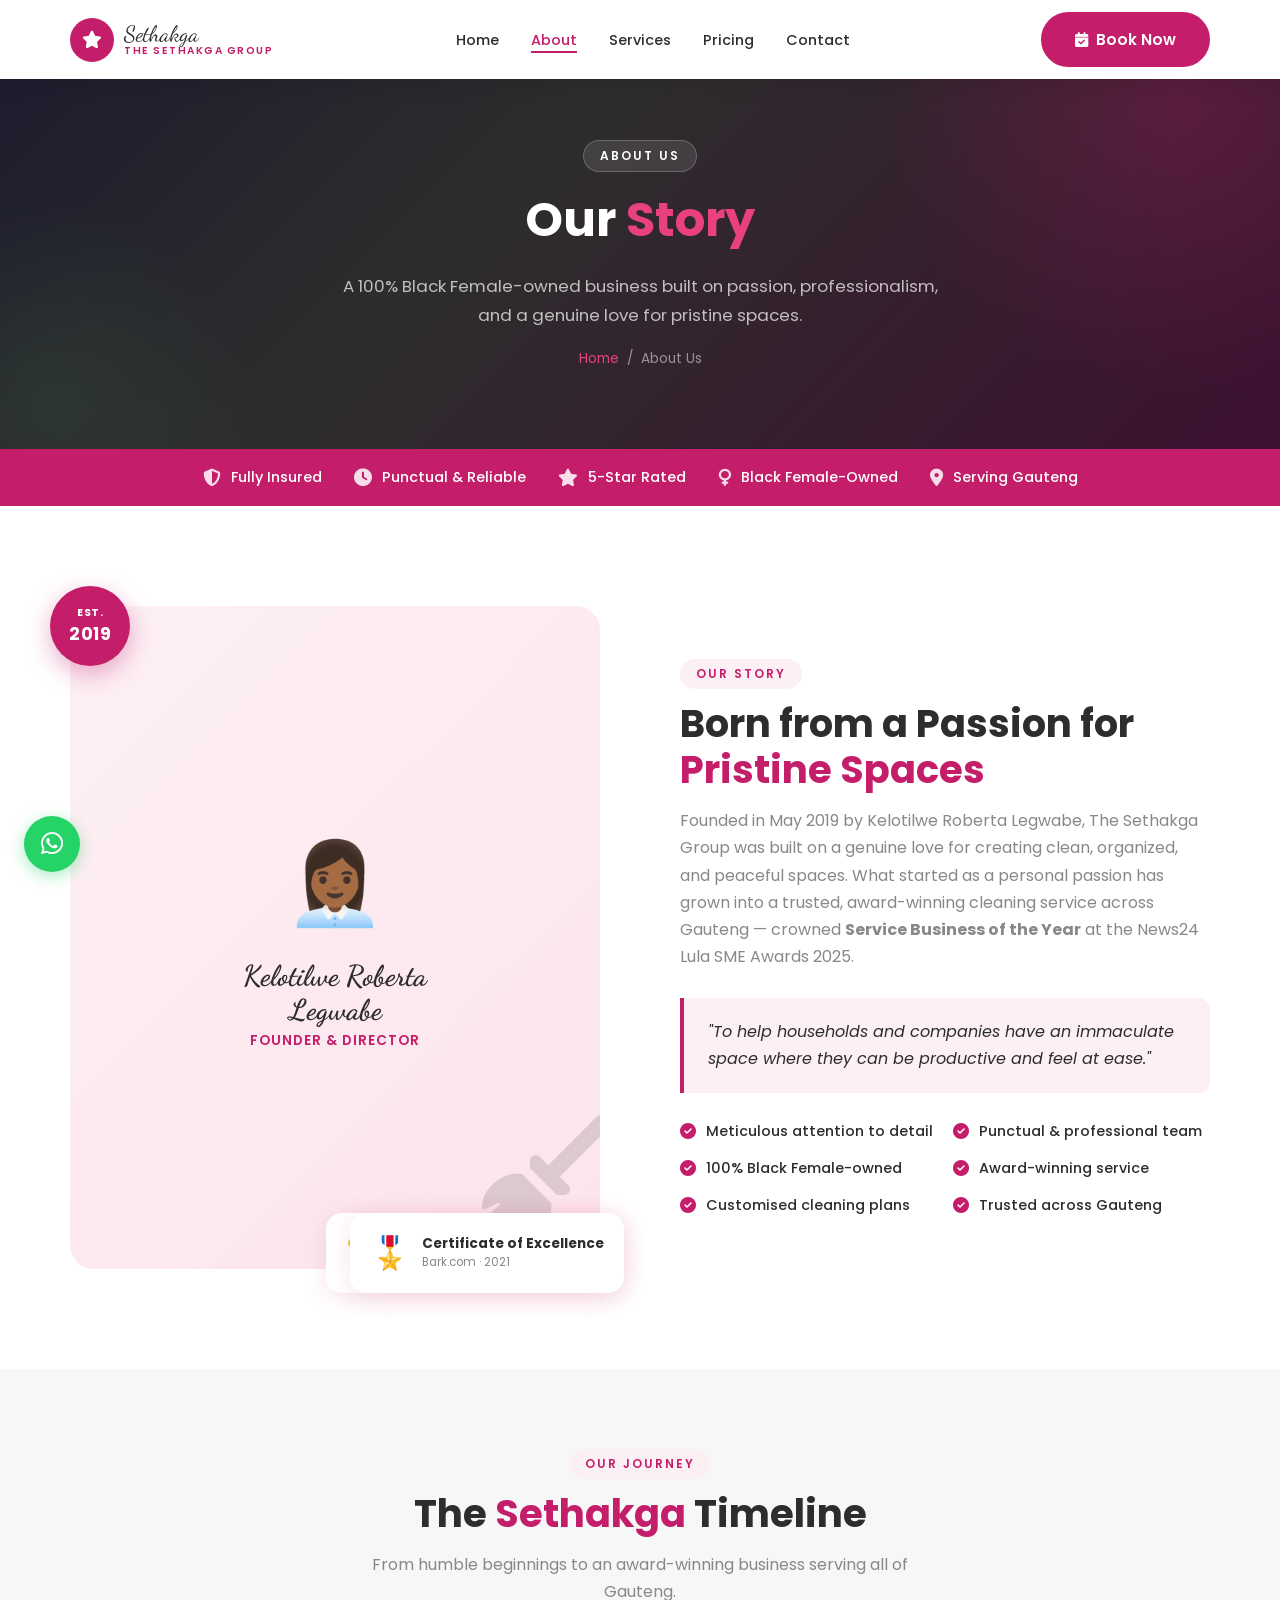
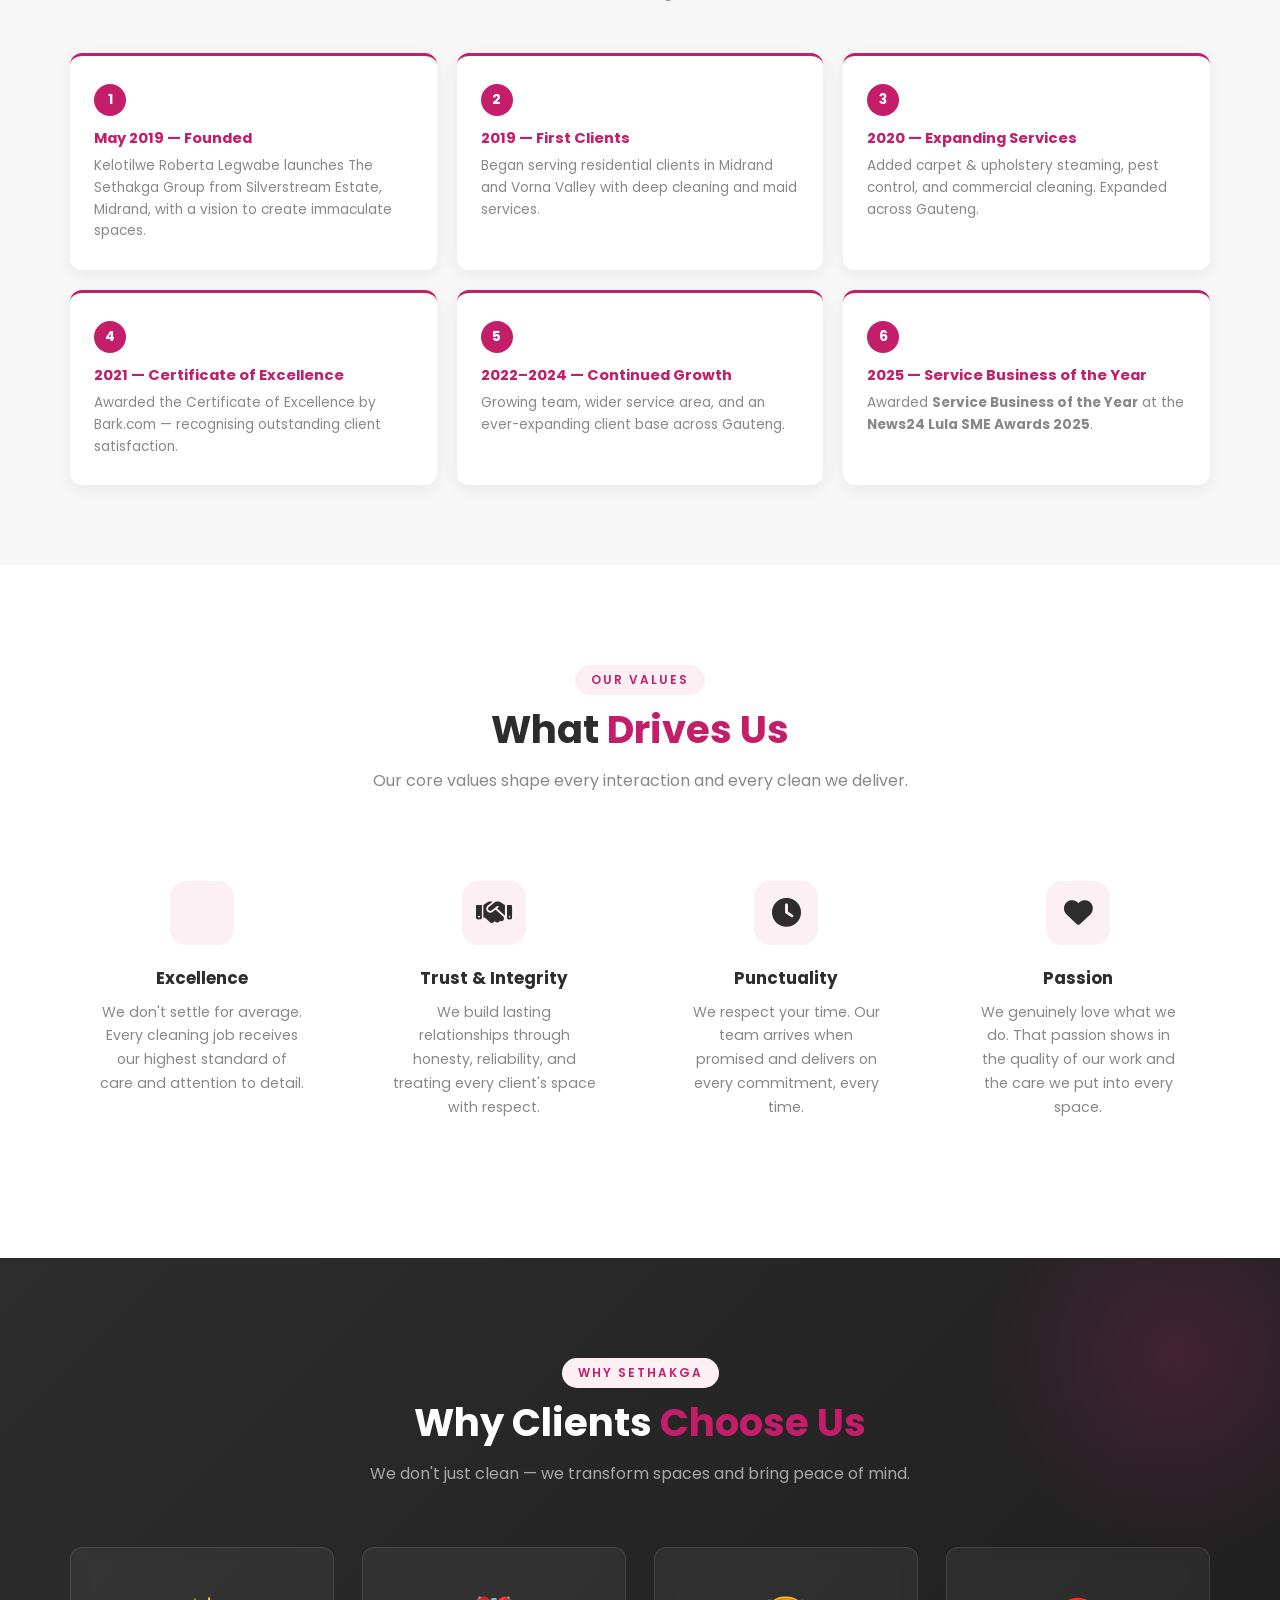
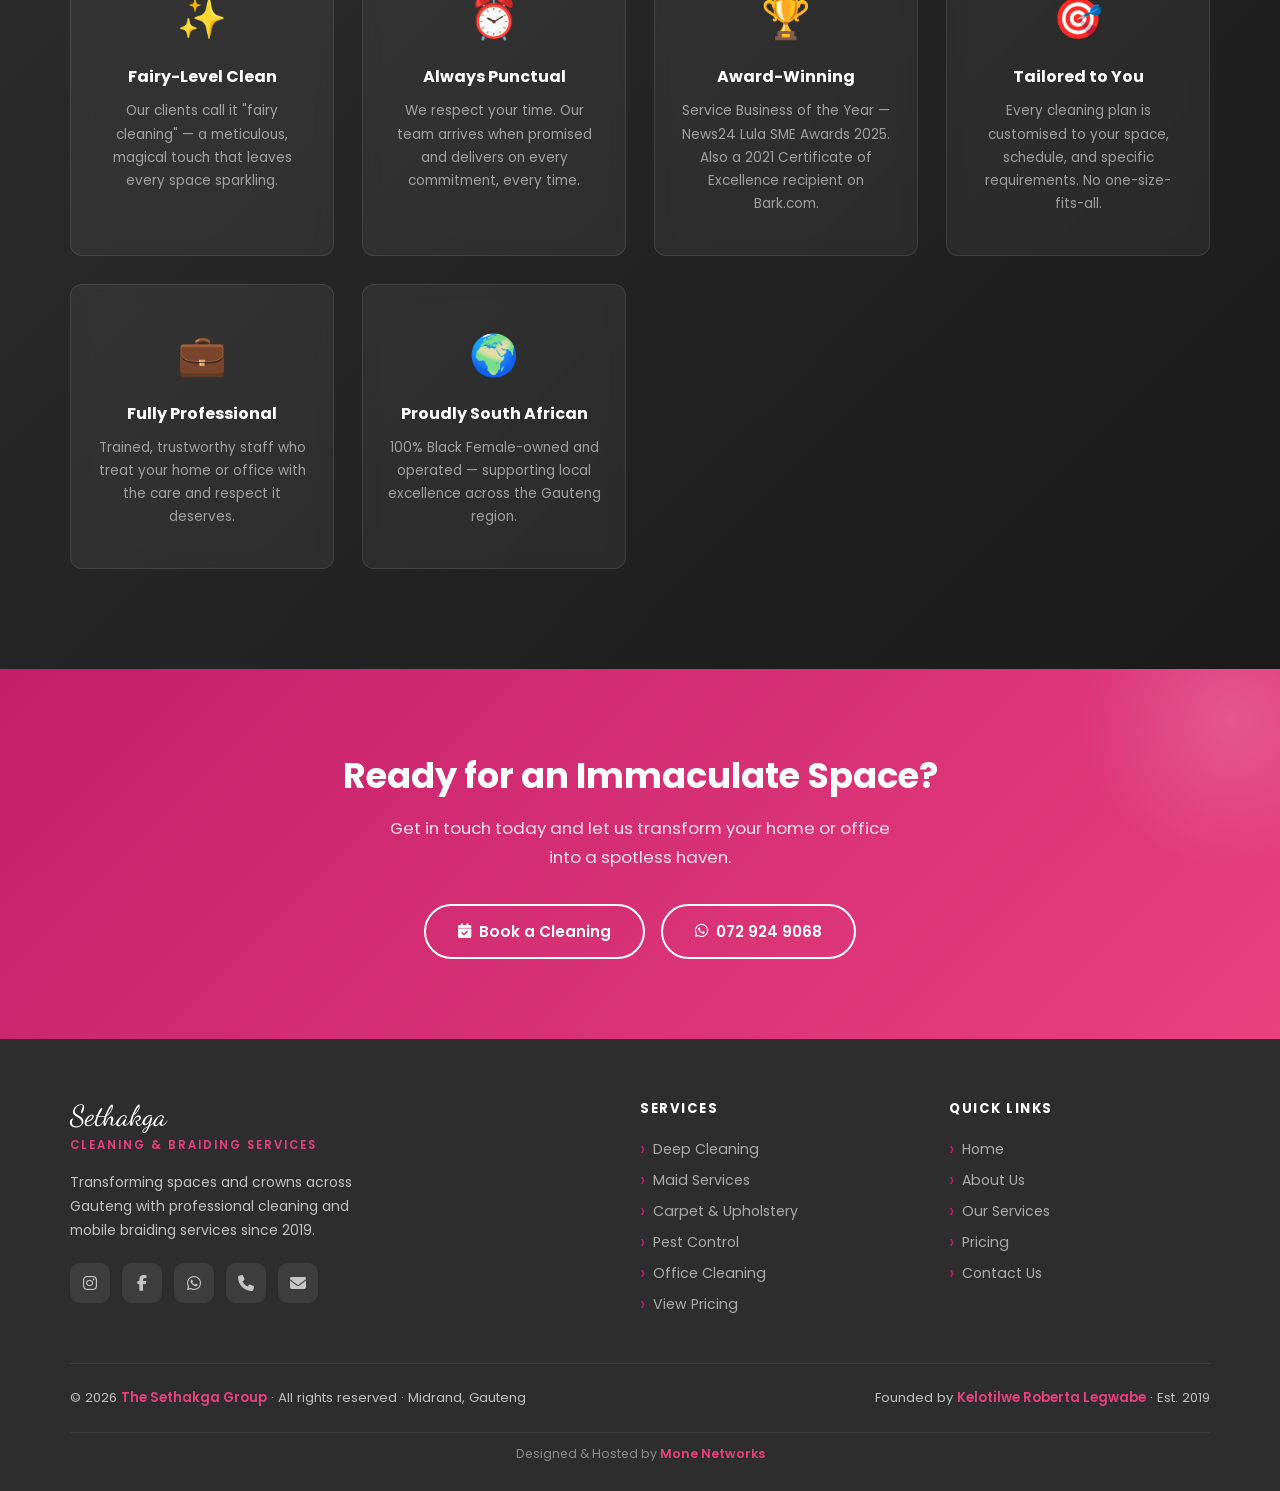
==== commit c55cc92c: "website fix" ====
--- a/about.html
+++ b/about.html
@@ -3,8 +3,8 @@
 <head>
   <meta charset="UTF-8" />
   <meta name="viewport" content="width=device-width, initial-scale=1.0" />
-  <title>About Us | Sethakga Cleaning Company</title>
-  <meta name="description" content="Learn about Sethakga Cleaning Company — a 100% Black Female-owned cleaning business founded in 2019 by Kelotilwe Roberta Legwabe. Based in Midrand, Gauteng." />
+  <title>About Us | The Sethakga Group</title>
+  <meta name="description" content="Learn about The Sethakga Group — a 100% Black Female-owned cleaning and braiding business founded in 2019 by Kelotilwe Roberta Legwabe. Based in Midrand, Gauteng." />
 
   <link rel="preconnect" href="https://fonts.googleapis.com" />
   <link rel="preconnect" href="https://fonts.gstatic.com" crossorigin />
@@ -22,7 +22,7 @@
           <div class="logo-icon"><i class="fas fa-star"></i></div>
           <div class="logo-text">
             <div class="logo-name">Sethakga</div>
-            <div class="logo-sub">Cleaning Co.</div>
+            <div class="logo-sub">The Sethakga Group</div>
           </div>
         </a>
 
@@ -63,7 +63,7 @@
       <span class="section-tag">About Us</span>
       <h1 class="page-hero-title">Our <span>Story</span></h1>
       <p class="page-hero-desc">
-        A 100% Black Female-owned cleaning company built on passion, 
+        A 100% Black Female-owned business built on passion, 
         professionalism, and a genuine love for pristine spaces.
       </p>
       <div class="breadcrumb">
@@ -108,7 +108,14 @@
           <div class="about-badge-card">
             <div class="bc-icon">🏆</div>
             <div class="bc-text">
-              <div class="bc-title">Excellence Award</div>
+              <div class="bc-title">Service Business of the Year</div>
+              <div class="bc-sub">News24 Lula SME Awards · 2025</div>
+            </div>
+          </div>
+          <div class="about-badge-card" style="margin-top: 10px;">
+            <div class="bc-icon">🎖️</div>
+            <div class="bc-text">
+              <div class="bc-title">Certificate of Excellence</div>
               <div class="bc-sub">Bark.com · 2021</div>
             </div>
           </div>
@@ -119,10 +126,11 @@
           <span class="section-tag">Our Story</span>
           <h2 class="section-title">Born from a Passion for<br/><span>Pristine Spaces</span></h2>
           <p class="section-subtitle">
-            Founded in May 2019 by Kelotilwe Roberta Legwabe, Sethakga Cleaning Company
+            Founded in May 2019 by Kelotilwe Roberta Legwabe, The Sethakga Group
             was built on a genuine love for creating clean, organized, and peaceful spaces.
             What started as a personal passion has grown into a trusted, award-winning
-            cleaning service across Gauteng.
+            cleaning service across Gauteng — crowned
+            <strong>Service Business of the Year</strong> at the News24 Lula SME Awards 2025.
           </p>
 
           <blockquote class="about-mission">
@@ -150,49 +158,45 @@
         <span class="section-tag">Our Journey</span>
         <h2 class="section-title">The <span>Sethakga</span> Timeline</h2>
         <p class="section-subtitle" style="margin: 0 auto;">
-          From humble beginnings to an award-winning cleaning company serving all of Gauteng.
+          From humble beginnings to an award-winning business serving all of Gauteng.
         </p>
       </div>
 
-      <div class="timeline">
-        <div class="timeline-item fade-up">
-          <div class="timeline-dot"></div>
-          <div class="timeline-content">
-            <h4>May 2019 — Founded</h4>
-            <p>Kelotilwe Roberta Legwabe launches Sethakga Cleaning Company from Silverstream Estate, Midrand, with a vision to create immaculate spaces.</p>
-          </div>
-        </div>
-
-        <div class="timeline-item fade-up">
-          <div class="timeline-dot"></div>
-          <div class="timeline-content">
-            <h4>2019 — First Clients</h4>
-            <p>Began serving residential clients in Midrand and Vorna Valley with deep cleaning and maid services, building a reputation for meticulous quality.</p>
-          </div>
-        </div>
-
-        <div class="timeline-item fade-up">
-          <div class="timeline-dot"></div>
-          <div class="timeline-content">
-            <h4>2020 — Expanding Services</h4>
-            <p>Added carpet &amp; upholstery steaming, pest control, and commercial cleaning to the service offering. Expanded across the Gauteng region.</p>
-          </div>
-        </div>
-
-        <div class="timeline-item fade-up">
-          <div class="timeline-dot"></div>
-          <div class="timeline-content">
-            <h4>2021 — Certificate of Excellence</h4>
-            <p>Awarded the prestigious Certificate of Excellence by Bark.com — recognising outstanding client satisfaction and service quality.</p>
-          </div>
-        </div>
-
-        <div class="timeline-item fade-up">
-          <div class="timeline-dot"></div>
-          <div class="timeline-content">
-            <h4>2022–2026 — Continued Growth</h4>
-            <p>Growing team, wider service area, and an ever-expanding client base. Sethakga continues to set the standard for spotless cleaning across Gauteng.</p>
-          </div>
+      <div class="journey-grid">
+        <div class="journey-card fade-up">
+          <span class="journey-num">1</span>
+          <h4>May 2019 — Founded</h4>
+          <p>Kelotilwe Roberta Legwabe launches The Sethakga Group from Silverstream Estate, Midrand, with a vision to create immaculate spaces.</p>
+        </div>
+
+        <div class="journey-card fade-up">
+          <span class="journey-num">2</span>
+          <h4>2019 — First Clients</h4>
+          <p>Began serving residential clients in Midrand and Vorna Valley with deep cleaning and maid services.</p>
+        </div>
+
+        <div class="journey-card fade-up">
+          <span class="journey-num">3</span>
+          <h4>2020 — Expanding Services</h4>
+          <p>Added carpet &amp; upholstery steaming, pest control, and commercial cleaning. Expanded across Gauteng.</p>
+        </div>
+
+        <div class="journey-card fade-up">
+          <span class="journey-num">4</span>
+          <h4>2021 — Certificate of Excellence</h4>
+          <p>Awarded the Certificate of Excellence by Bark.com — recognising outstanding client satisfaction.</p>
+        </div>
+
+        <div class="journey-card fade-up">
+          <span class="journey-num">5</span>
+          <h4>2022–2024 — Continued Growth</h4>
+          <p>Growing team, wider service area, and an ever-expanding client base across Gauteng.</p>
+        </div>
+
+        <div class="journey-card fade-up">
+          <span class="journey-num">6</span>
+          <h4>2025 — Service Business of the Year</h4>
+          <p>Awarded <strong>Service Business of the Year</strong> at the <strong>News24 Lula SME Awards 2025</strong>.</p>
         </div>
       </div>
     </div>
@@ -264,7 +268,7 @@
         <div class="why-card fade-up">
           <span class="why-icon">🏆</span>
           <h3>Award-Winning</h3>
-          <p>Recognised with the 2021 Certificate of Excellence on Bark.com — backed by real client reviews.</p>
+          <p>Service Business of the Year — News24 Lula SME Awards 2025. Also a 2021 Certificate of Excellence recipient on Bark.com.</p>
         </div>
 
         <div class="why-card fade-up">
@@ -310,9 +314,9 @@
       <div class="footer-grid">
         <div class="footer-brand">
           <div class="fb-name">Sethakga</div>
-          <div class="fb-sub">Cleaning Company</div>
-          <p>Transforming spaces across Gauteng with meticulous, professional,
-             and passionate cleaning services since 2019.</p>
+          <div class="fb-sub">Cleaning & Braiding Services</div>
+          <p>Transforming spaces and crowns across Gauteng with professional
+             cleaning and mobile braiding services since 2019.</p>
           <div class="social-links">
             <a href="https://www.instagram.com/sethakga.cleaning.company" target="_blank" rel="noopener noreferrer"
                class="social-link" aria-label="Instagram">
@@ -361,7 +365,7 @@
 
       <div class="footer-bottom">
         <div>
-          &copy; 2026 <span>Sethakga Cleaning Company</span> &middot; All rights reserved &middot;
+          &copy; 2026 <span>The Sethakga Group</span> &middot; All rights reserved &middot;
           Midrand, Gauteng
         </div>
         <div>
--- a/styles.css
+++ b/styles.css
@@ -1,5 +1,5 @@
 /* ============================================================
-   SETHAKGA CLEANING COMPANY — SHARED STYLES
+   THE SETHAKGA GROUP — SHARED STYLES
    ============================================================ */
 
 /* ============================================================
@@ -720,6 +720,104 @@
 .services-header { text-align: center; margin-bottom: 60px; }
 .services-header .section-subtitle { margin: 0 auto; }
 
+/* Service Group */
+.service-group {
+  background: var(--white);
+  border-radius: 20px;
+  padding: 48px 40px;
+  box-shadow: 0 4px 24px rgba(0,0,0,0.05);
+}
+
+.service-group-header {
+  display: flex;
+  align-items: center;
+  gap: 24px;
+  margin-bottom: 40px;
+  padding-bottom: 28px;
+  border-bottom: 2px solid var(--grey-light);
+}
+
+.fairy-mascot {
+  width: 80px;
+  height: 80px;
+  background: linear-gradient(135deg, var(--pink-pale) 0%, #fce4ec 100%);
+  border-radius: 50%;
+  display: flex;
+  align-items: center;
+  justify-content: center;
+  position: relative;
+  flex-shrink: 0;
+  box-shadow: 0 4px 16px rgba(196,30,107,0.15);
+}
+
+.fairy-mascot--braid {
+  background: linear-gradient(135deg, #F3E5F5 0%, #E1BEE7 100%);
+  box-shadow: 0 4px 16px rgba(123,31,162,0.15);
+}
+
+.fairy-emoji {
+  font-size: 2.2rem;
+}
+
+.fairy-tool {
+  font-size: 1.2rem;
+  position: absolute;
+  bottom: -2px;
+  right: -4px;
+  background: var(--white);
+  border-radius: 50%;
+  width: 32px;
+  height: 32px;
+  display: flex;
+  align-items: center;
+  justify-content: center;
+  box-shadow: 0 2px 8px rgba(0,0,0,0.12);
+}
+
+.service-group-title {
+  font-size: 1.4rem;
+  font-weight: 700;
+  color: var(--dark);
+  margin-bottom: 4px;
+}
+
+.service-group-title span {
+  color: var(--pink);
+}
+
+.fairy-mascot--braid + div .service-group-title span {
+  color: #7B1FA2;
+}
+
+.service-group-sub {
+  font-size: 0.9rem;
+  color: var(--grey-mid);
+}
+
+/* Hair USP highlights strip */
+.hair-usps {
+  display: flex;
+  flex-wrap: wrap;
+  gap: 12px 24px;
+  margin: 20px 0 8px;
+  padding: 16px 20px;
+  background: #F3E5F5;
+  border-radius: var(--radius);
+  border-left: 4px solid #7B1FA2;
+}
+.hair-usp {
+  font-size: 0.88rem;
+  font-weight: 500;
+  color: #4A148C;
+  display: flex;
+  align-items: center;
+  gap: 6px;
+}
+.hair-usp i {
+  color: #7B1FA2;
+  font-size: 0.85rem;
+}
+
 .services-grid {
   display: grid;
   grid-template-columns: repeat(auto-fit, minmax(280px, 1fr));
@@ -1418,65 +1516,45 @@
 }
 
 /* ============================================================
-   TIMELINE
+   JOURNEY CARDS (replaces timeline)
 ============================================================ */
-.timeline {
-  position: relative;
-  padding: 40px 0;
-  max-width: 700px;
-  margin: 0 auto;
-}
-
-.timeline::before {
-  content: '';
-  position: absolute;
-  top: 0; bottom: 0;
-  left: 50%;
-  width: 3px;
-  background: var(--pink-pale);
-  transform: translateX(-50%);
-}
-
-.timeline-item {
-  display: flex;
-  align-items: flex-start;
-  gap: 24px;
-  margin-bottom: 40px;
-  position: relative;
-}
-
-.timeline-item:nth-child(even) {
-  flex-direction: row-reverse;
-  text-align: right;
-}
-
-.timeline-dot {
-  width: 16px; height: 16px;
-  background: var(--pink);
-  border-radius: 50%;
-  flex-shrink: 0;
-  position: relative;
-  z-index: 1;
-  box-shadow: 0 0 0 4px var(--pink-pale);
-}
-
-.timeline-content {
-  flex: 1;
+.journey-grid {
+  display: grid;
+  grid-template-columns: repeat(3, 1fr);
+  gap: 20px;
+}
+
+.journey-card {
   background: var(--white);
   border-radius: var(--radius);
-  padding: 20px 24px;
+  padding: 28px 24px;
   box-shadow: 0 4px 16px rgba(0,0,0,0.06);
-}
-
-.timeline-content h4 {
-  font-size: 0.95rem;
+  position: relative;
+  border-top: 3px solid var(--pink);
+}
+
+.journey-num {
+  display: inline-flex;
+  align-items: center;
+  justify-content: center;
+  width: 32px; height: 32px;
+  background: var(--pink);
+  color: #fff;
+  border-radius: 50%;
+  font-size: 0.85rem;
+  font-weight: 700;
+  margin-bottom: 12px;
+}
+
+.journey-card h4 {
+  font-size: 0.92rem;
   font-weight: 700;
   color: var(--pink);
-  margin-bottom: 4px;
-}
-
-.timeline-content p {
-  font-size: 0.88rem;
+  margin-bottom: 6px;
+}
+
+.journey-card p {
+  font-size: 0.85rem;
   color: var(--grey-mid);
   line-height: 1.6;
 }
@@ -1715,12 +1793,7 @@
 
   .pricing-table-wrap { overflow-x: auto; }
 
-  .timeline::before { left: 20px; }
-  .timeline-item,
-  .timeline-item:nth-child(even) {
-    flex-direction: row;
-    text-align: left;
-  }
+  .journey-grid { grid-template-columns: repeat(2, 1fr); }
 
   /* Prevent horizontal overflow on tablets */
   .services-grid { grid-template-columns: 1fr 1fr; }
@@ -1728,6 +1801,8 @@
   .why-grid { grid-template-columns: 1fr 1fr; }
   .pricing-grid { grid-template-columns: 1fr 1fr; }
   .testimonials-grid { grid-template-columns: 1fr; }
+
+  .service-group { padding: 36px 28px; }
 }
 
 @media (max-width: 640px) {
@@ -1745,6 +1820,16 @@
   .services-grid { grid-template-columns: 1fr; }
   .values-grid { grid-template-columns: 1fr; }
   .why-grid { grid-template-columns: 1fr; }
+
+  /* Service groups mobile */
+  .service-group { padding: 24px 18px; }
+  .service-group-header { flex-direction: column; text-align: center; gap: 16px; }
+  .fairy-mascot { width: 64px; height: 64px; }
+  .fairy-emoji { font-size: 1.8rem; }
+  .fairy-tool { width: 26px; height: 26px; font-size: 1rem; }
+  .service-group-title { font-size: 1.2rem; }
+  .hair-usps { gap: 8px 16px; padding: 12px 14px; font-size: 0.82rem; }
+  .hair-usp { font-size: 0.82rem; }
 
   /* Lock hero to prevent shifting */
   .hero-grid { grid-template-columns: 1fr; }
@@ -1794,14 +1879,11 @@
   /* Why cards — prevent width shift */
   .why-card { padding: 28px 20px; }
 
-  /* Timeline — stable mobile layout */
-  .timeline { padding: 20px 0; }
-  .timeline::before { left: 8px; }
-  .timeline-item { gap: 16px; }
-  .timeline-dot { width: 12px; height: 12px; }
-  .timeline-content { padding: 16px; }
-  .timeline-content h4 { font-size: 0.88rem; }
-  .timeline-content p { font-size: 0.82rem; }
+  /* Journey cards — mobile */
+  .journey-grid { grid-template-columns: 1fr; }
+  .journey-card { padding: 20px 18px; }
+  .journey-card h4 { font-size: 0.85rem; }
+  .journey-card p { font-size: 0.8rem; }
 
   /* WhatsApp + back-to-top — ensure no overlap */
   .whatsapp-float { width: 48px; height: 48px; font-size: 1.3rem; bottom: 20px; left: 16px; }
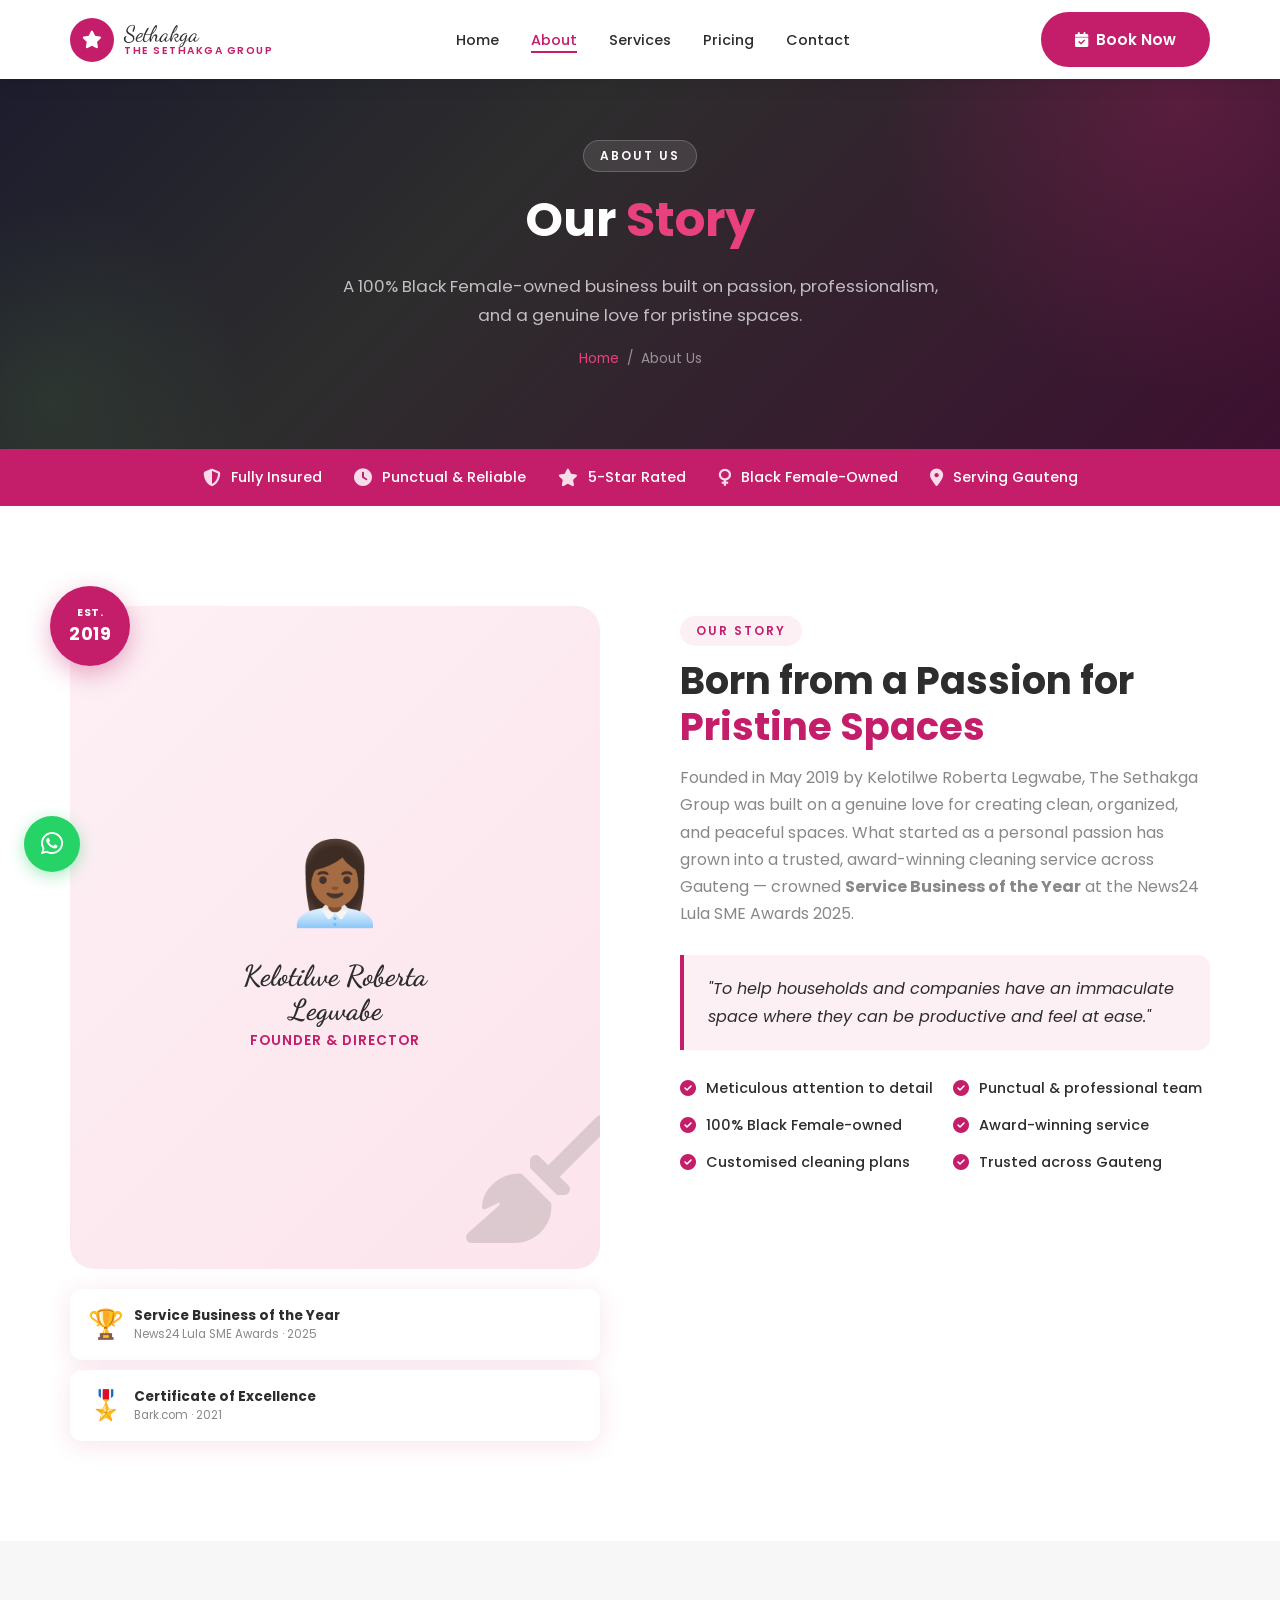
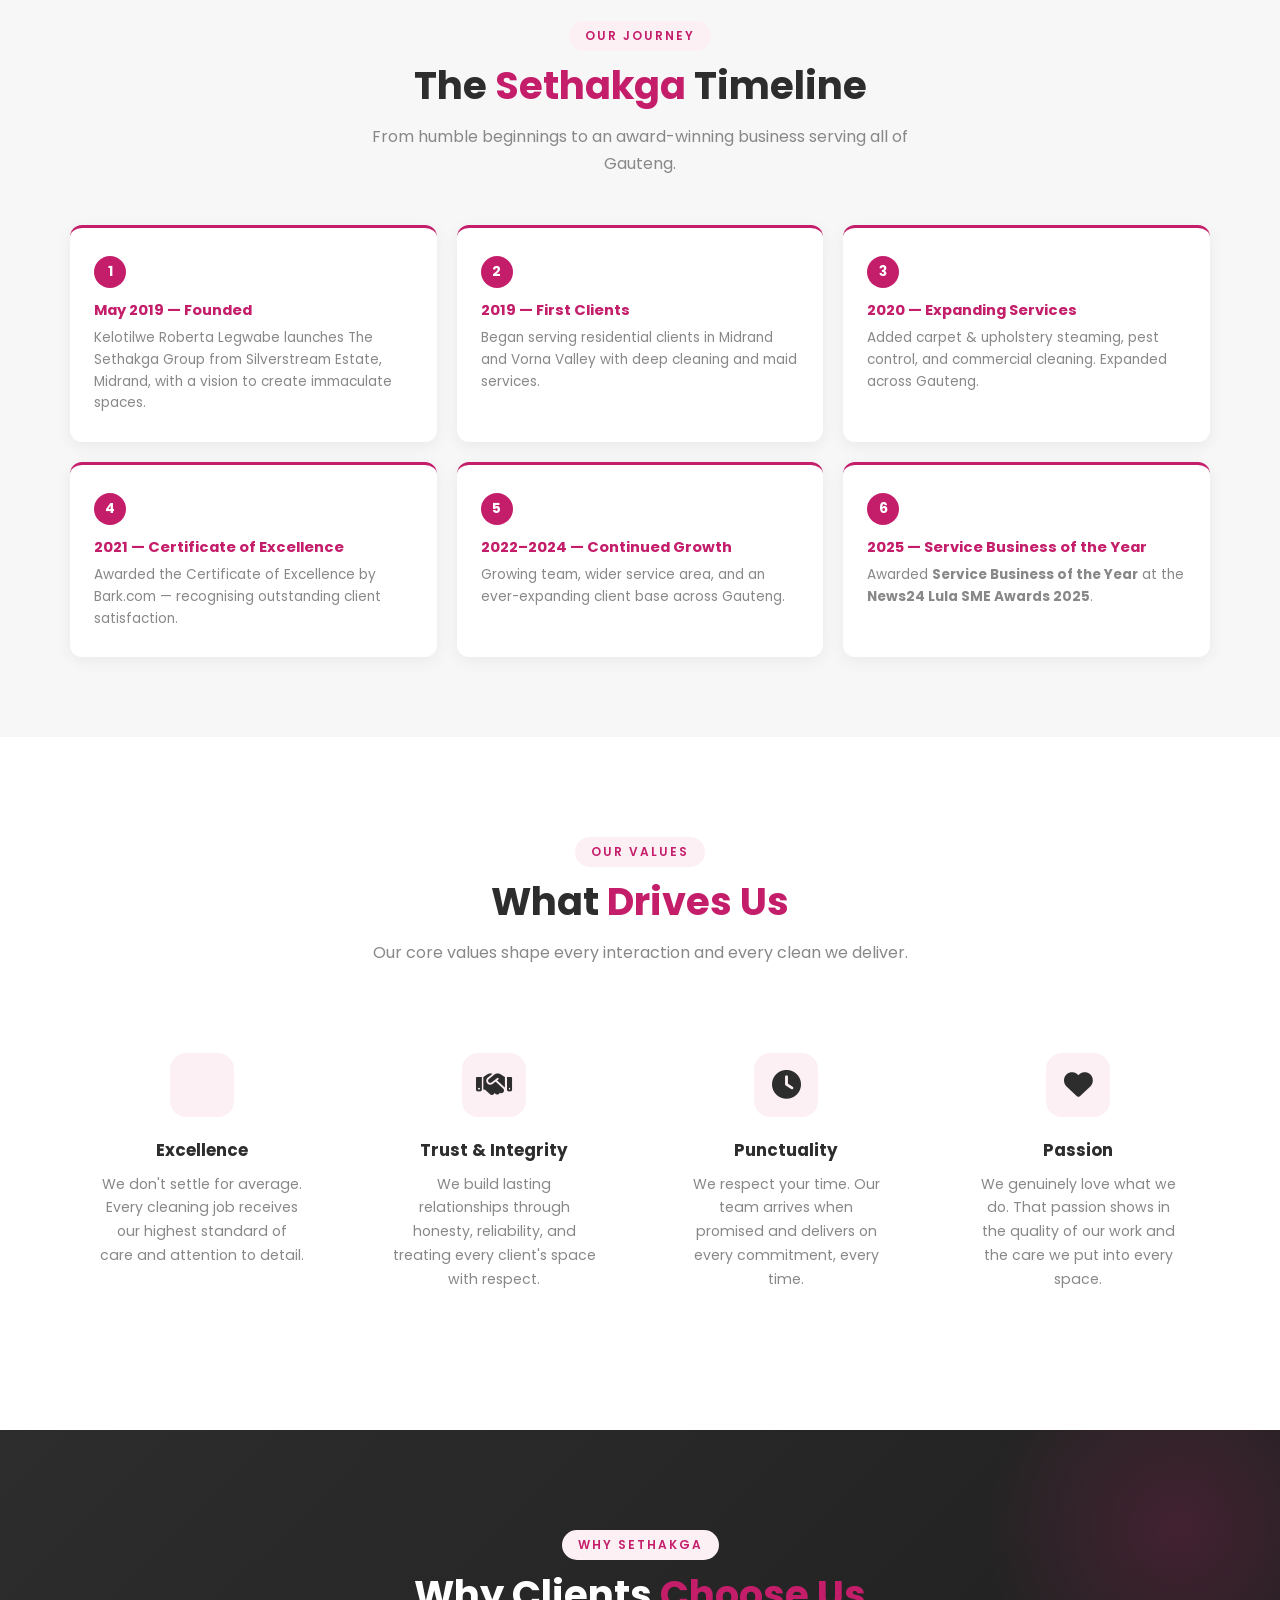
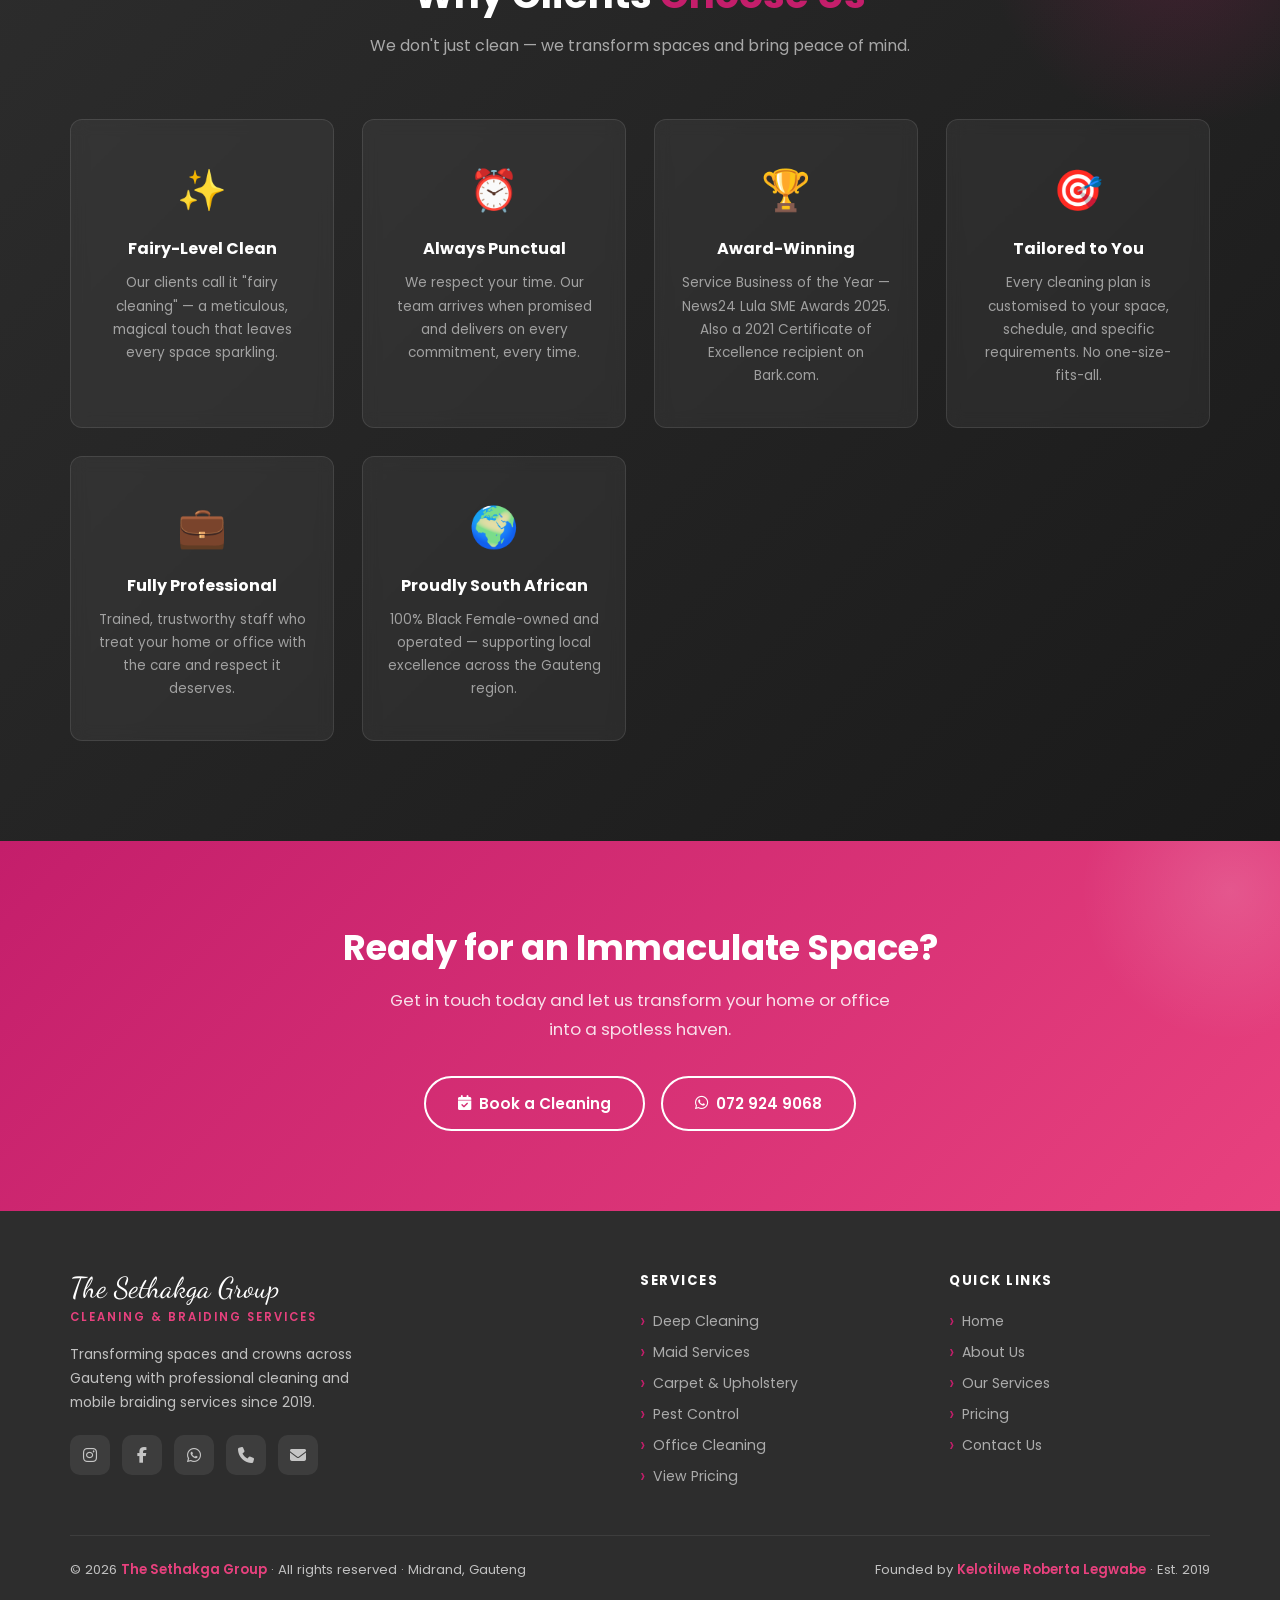
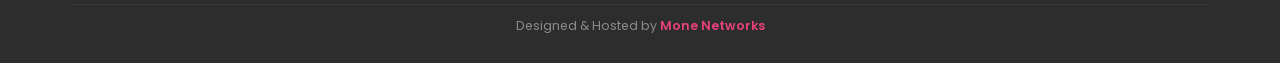
==== commit 4f2831ca: "website" ====
--- a/about.html
+++ b/about.html
@@ -92,31 +92,36 @@
     <div class="container">
       <div class="about-grid">
         <!-- Visual -->
-        <div class="about-image-wrap">
-          <div class="about-image-bg">
-            <div class="big-icon"><i class="fas fa-broom"></i></div>
-            <div class="about-image-content">
-              <span class="founder-icon">👩🏾‍💼</span>
-              <h3>Kelotilwe Roberta<br/>Legwabe</h3>
-              <p>Founder &amp; Director</p>
+        <div class="about-visual-col">
+          <div class="about-image-wrap">
+            <div class="about-image-bg">
+              <div class="big-icon"><i class="fas fa-broom"></i></div>
+              <div class="about-image-content">
+                <span class="founder-icon">👩🏾‍💼</span>
+                <h3>Kelotilwe Roberta<br/>Legwabe</h3>
+                <p>Founder &amp; Director</p>
+              </div>
+            </div>
+            <div class="about-founded">
+              <span>Est.</span>
+              <strong>2019</strong>
             </div>
           </div>
-          <div class="about-founded">
-            <span>Est.</span>
-            <strong>2019</strong>
-          </div>
-          <div class="about-badge-card">
-            <div class="bc-icon">🏆</div>
-            <div class="bc-text">
-              <div class="bc-title">Service Business of the Year</div>
-              <div class="bc-sub">News24 Lula SME Awards · 2025</div>
+
+          <div class="about-awards">
+            <div class="about-badge-card">
+              <div class="bc-icon">🏆</div>
+              <div class="bc-text">
+                <div class="bc-title">Service Business of the Year</div>
+                <div class="bc-sub">News24 Lula SME Awards · 2025</div>
+              </div>
             </div>
-          </div>
-          <div class="about-badge-card" style="margin-top: 10px;">
-            <div class="bc-icon">🎖️</div>
-            <div class="bc-text">
-              <div class="bc-title">Certificate of Excellence</div>
-              <div class="bc-sub">Bark.com · 2021</div>
+            <div class="about-badge-card">
+              <div class="bc-icon">🎖️</div>
+              <div class="bc-text">
+                <div class="bc-title">Certificate of Excellence</div>
+                <div class="bc-sub">Bark.com · 2021</div>
+              </div>
             </div>
           </div>
         </div>
@@ -313,7 +318,7 @@
     <div class="container">
       <div class="footer-grid">
         <div class="footer-brand">
-          <div class="fb-name">Sethakga</div>
+          <div class="fb-name">The Sethakga Group</div>
           <div class="fb-sub">Cleaning & Braiding Services</div>
           <p>Transforming spaces and crowns across Gauteng with professional
              cleaning and mobile braiding services since 2019.</p>
--- a/styles.css
+++ b/styles.css
@@ -576,7 +576,7 @@
   display: grid;
   grid-template-columns: 1fr 1fr;
   gap: 80px;
-  align-items: center;
+  align-items: start;
 }
 
 .about-image-wrap {
@@ -630,20 +630,24 @@
   text-transform: uppercase;
 }
 
+.about-awards {
+  display: flex;
+  flex-direction: column;
+  gap: 10px;
+  margin-top: 20px;
+}
+
 .about-badge-card {
-  position: absolute;
-  bottom: -24px;
-  right: -24px;
   background: var(--white);
-  border-radius: 16px;
-  padding: 16px 20px;
+  border-radius: 12px;
+  padding: 14px 18px;
   box-shadow: var(--shadow);
   display: flex;
   align-items: center;
-  gap: 12px;
-}
-
-.about-badge-card .bc-icon { font-size: 2rem; }
+  gap: 10px;
+}
+
+.about-badge-card .bc-icon { font-size: 1.8rem; }
 
 .about-badge-card .bc-text .bc-title {
   font-size: 0.85rem;
@@ -740,38 +744,25 @@
 .fairy-mascot {
   width: 80px;
   height: 80px;
-  background: linear-gradient(135deg, var(--pink-pale) 0%, #fce4ec 100%);
   border-radius: 50%;
   display: flex;
   align-items: center;
   justify-content: center;
   position: relative;
   flex-shrink: 0;
+  overflow: hidden;
+  background: var(--white);
   box-shadow: 0 4px 16px rgba(196,30,107,0.15);
 }
 
 .fairy-mascot--braid {
-  background: linear-gradient(135deg, #F3E5F5 0%, #E1BEE7 100%);
   box-shadow: 0 4px 16px rgba(123,31,162,0.15);
 }
 
-.fairy-emoji {
-  font-size: 2.2rem;
-}
-
-.fairy-tool {
-  font-size: 1.2rem;
-  position: absolute;
-  bottom: -2px;
-  right: -4px;
-  background: var(--white);
-  border-radius: 50%;
-  width: 32px;
-  height: 32px;
-  display: flex;
-  align-items: center;
-  justify-content: center;
-  box-shadow: 0 2px 8px rgba(0,0,0,0.12);
+.fairy-logo {
+  width: 100%;
+  height: 100%;
+  object-fit: cover;
 }
 
 .service-group-title {
@@ -1786,7 +1777,8 @@
   .hero-visual { display: none; }
 
   .about-image-wrap { max-width: 380px; margin: 0 auto; }
-  .about-badge-card { right: -10px; bottom: -10px; }
+  .about-visual-col { max-width: 380px; margin: 0 auto; }
+  .about-awards { align-items: center; }
 
   .contact-grid { gap: 40px; }
   .footer-grid { grid-template-columns: 1fr 1fr; }
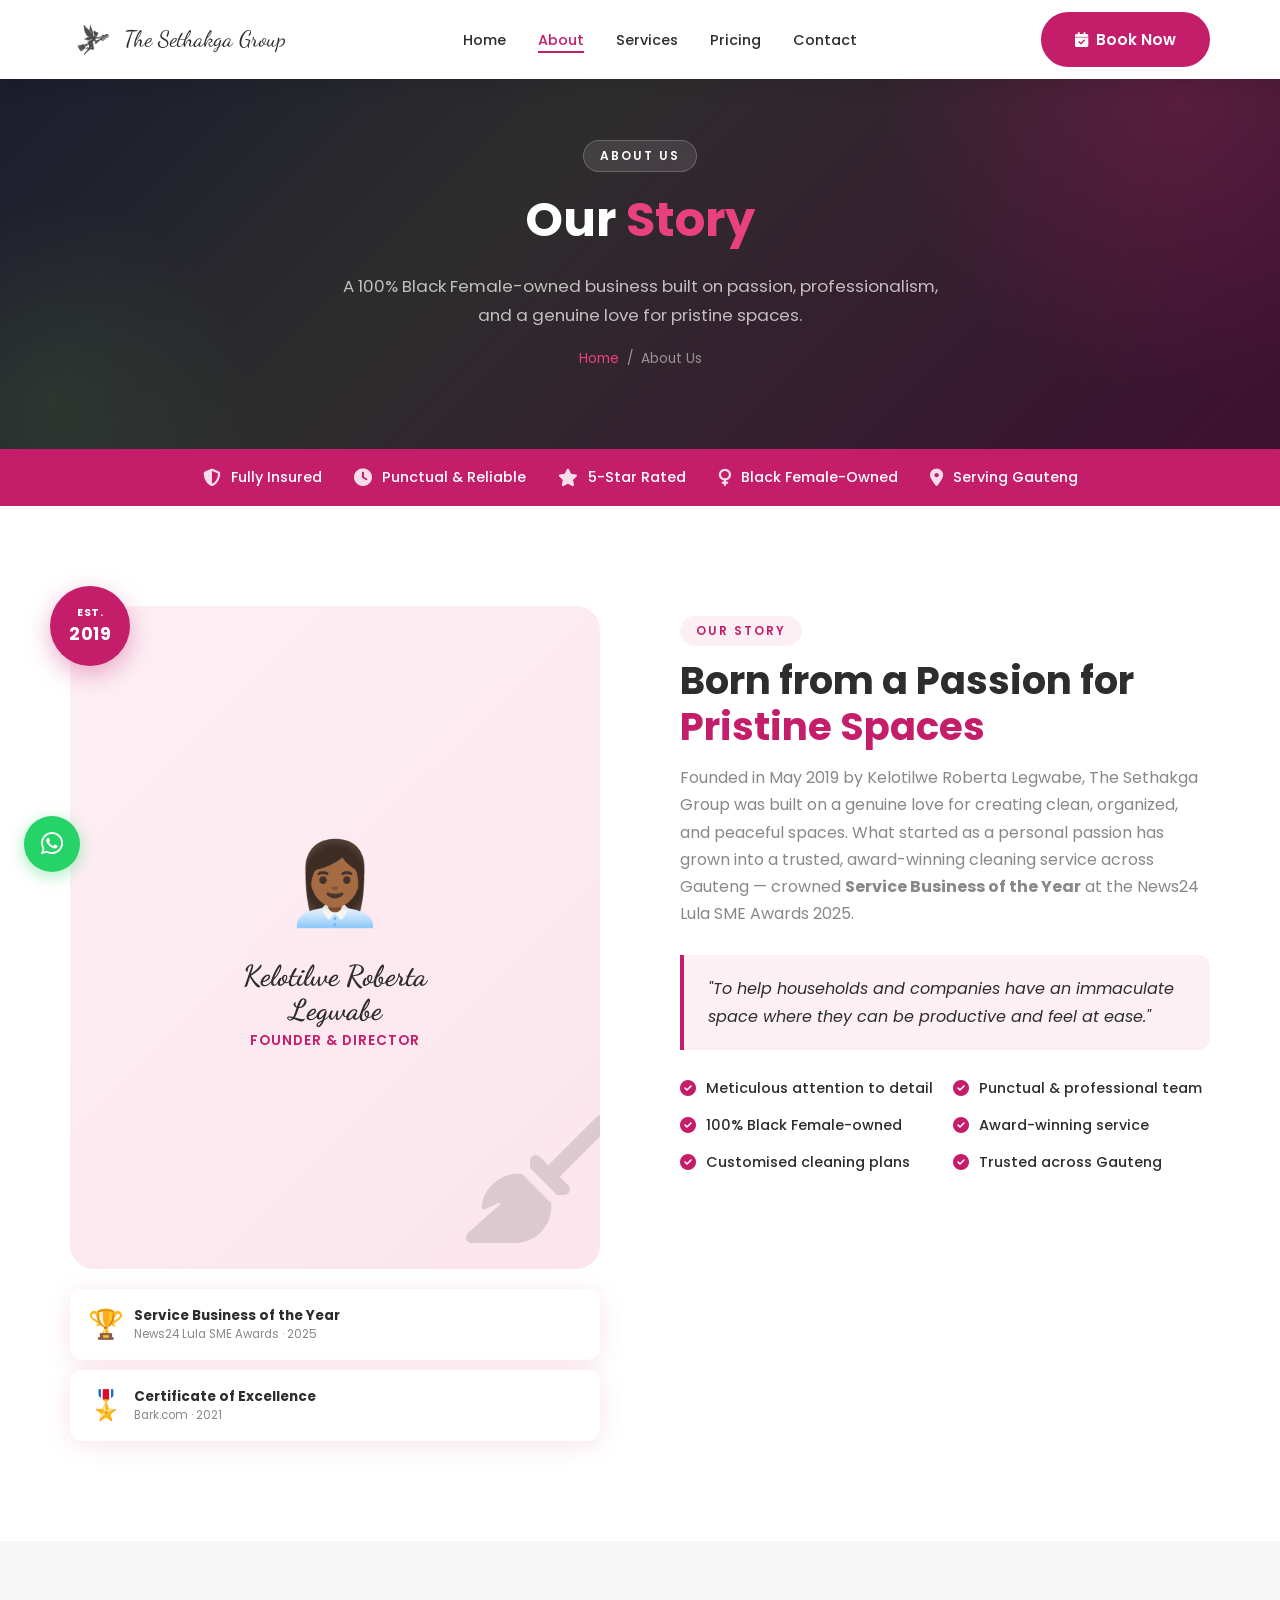
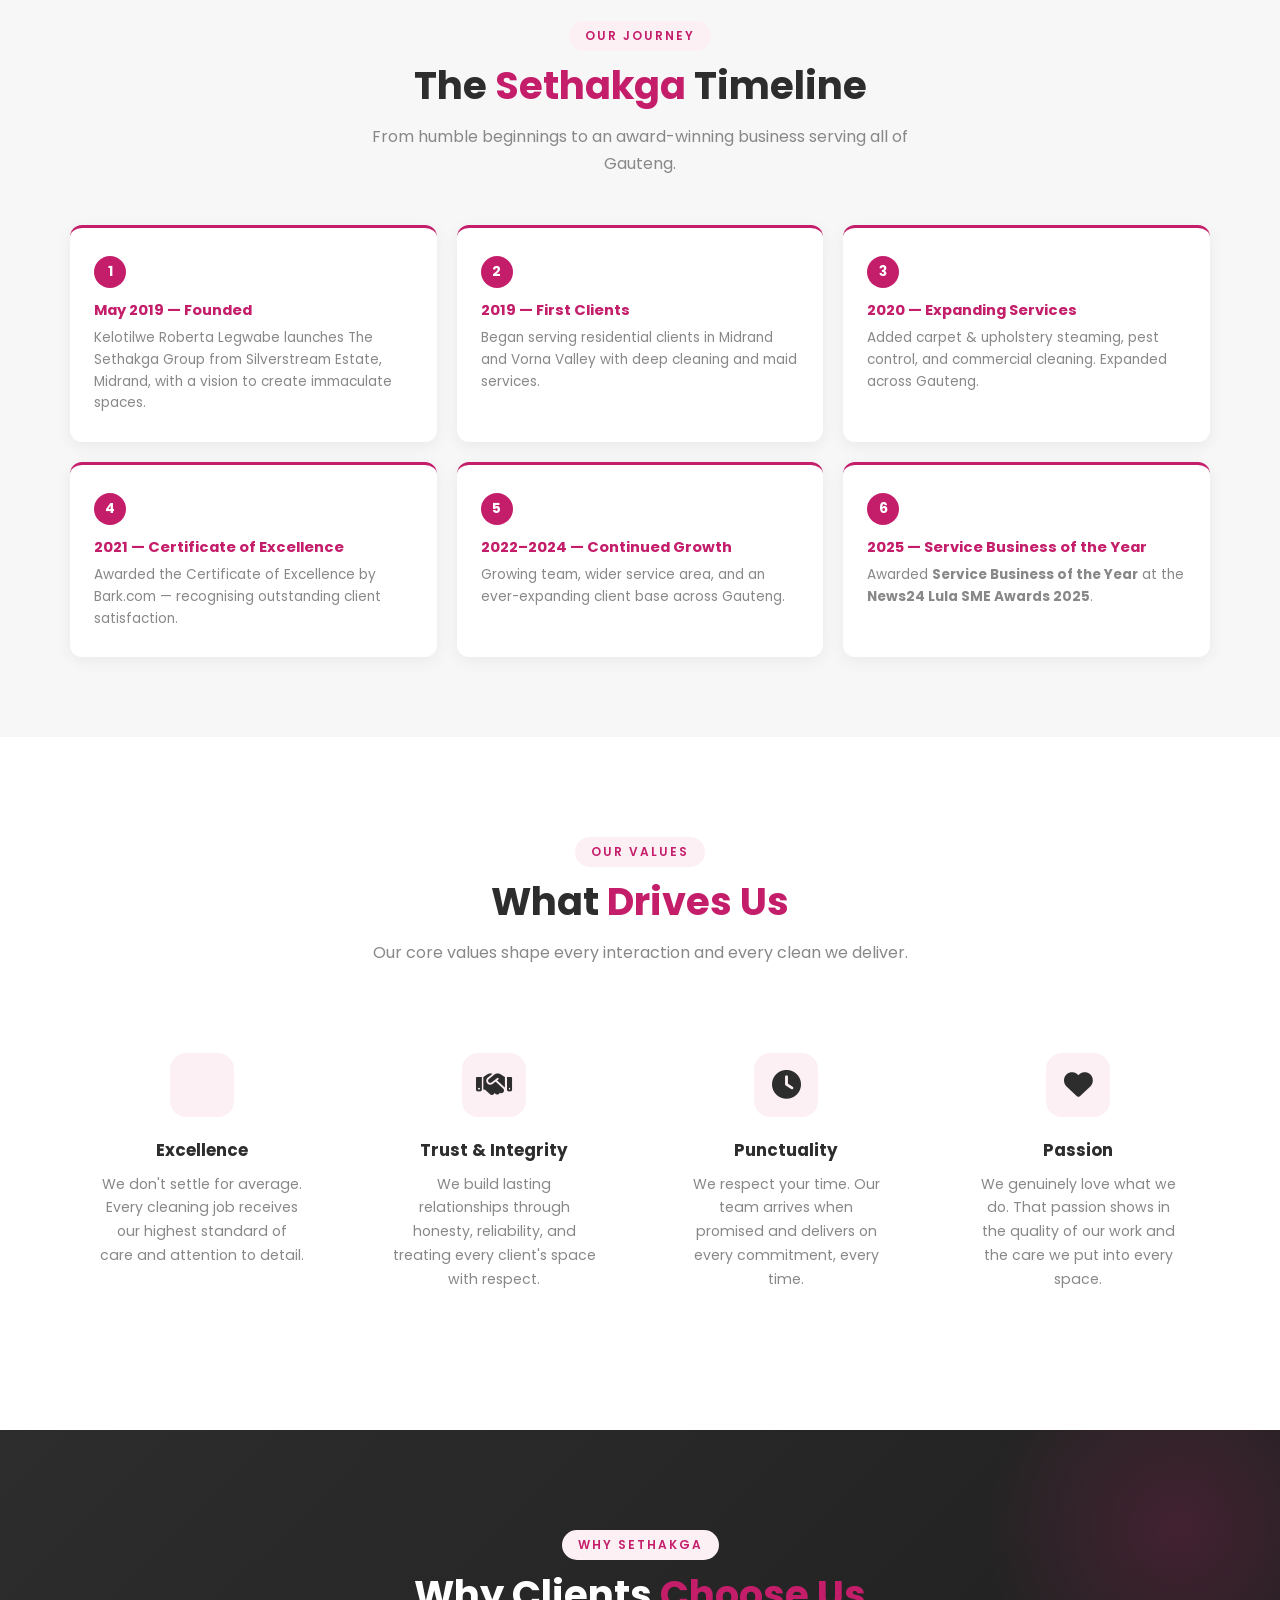
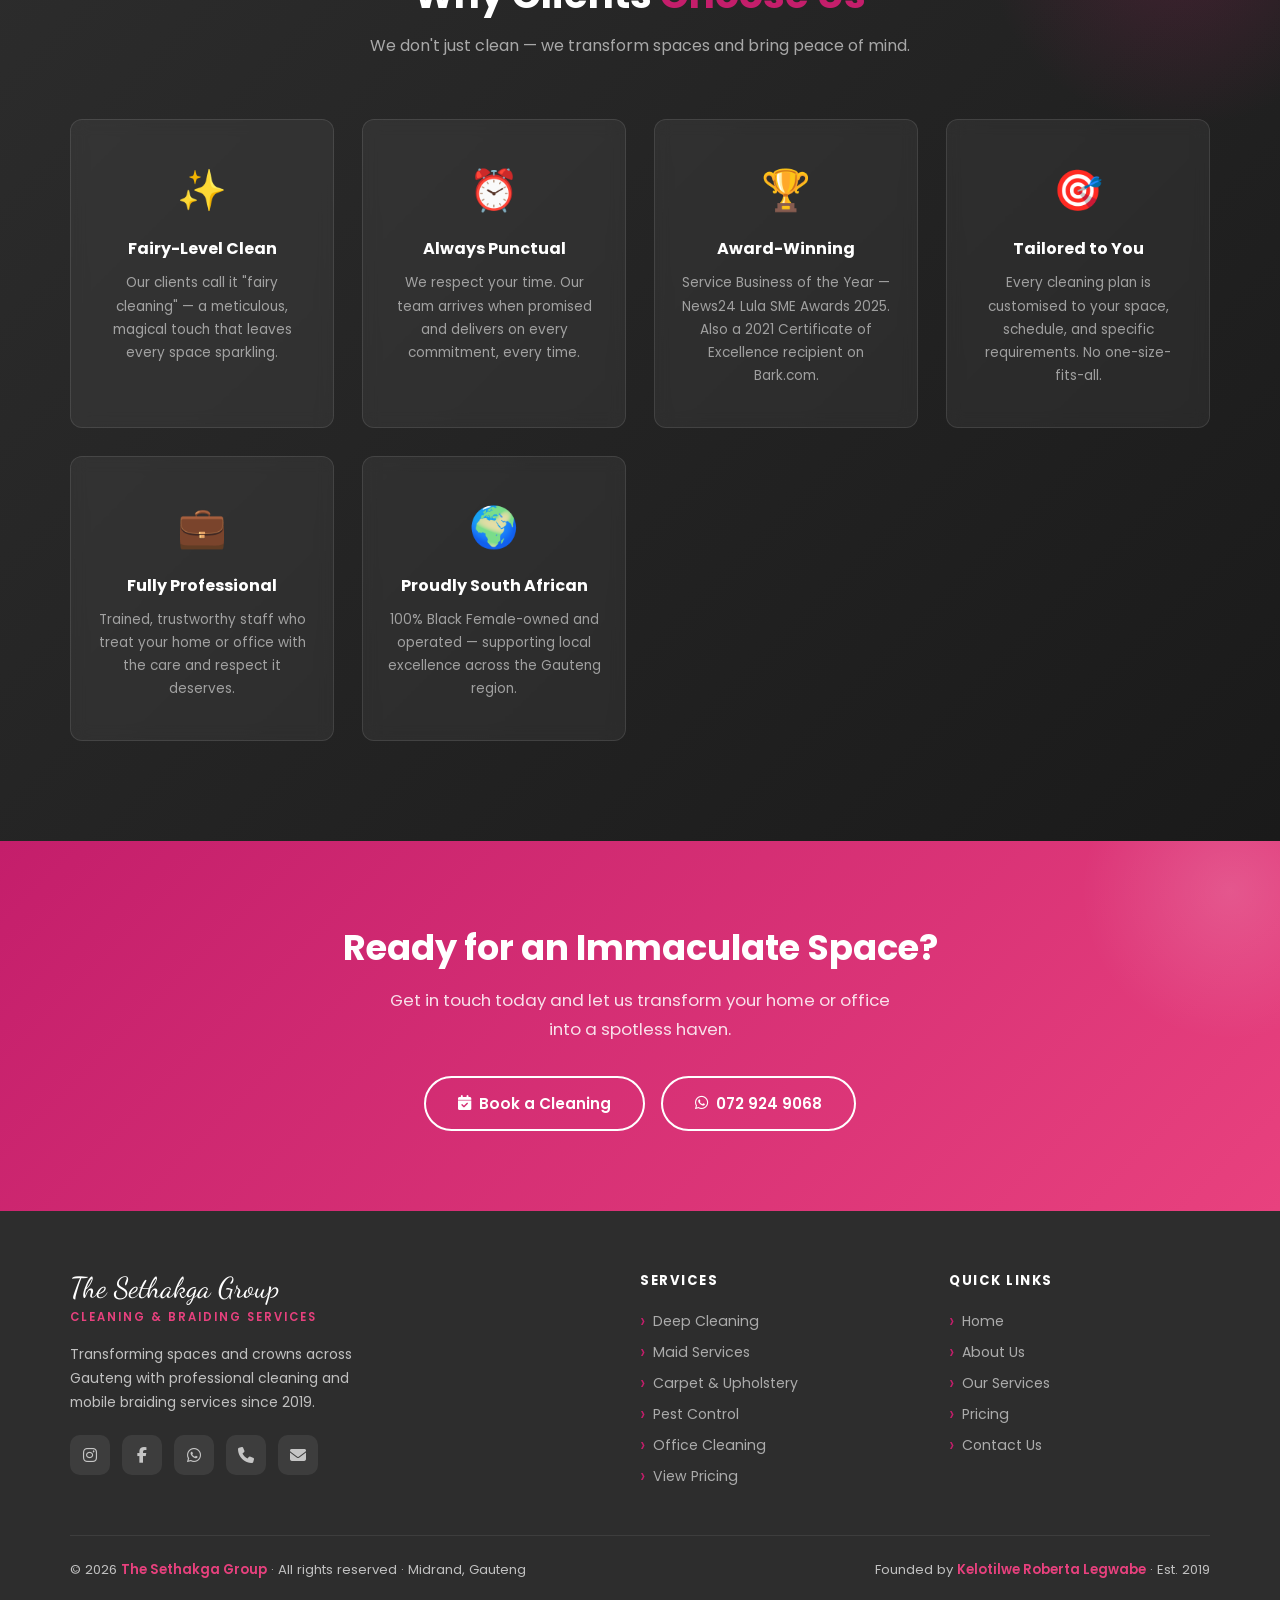
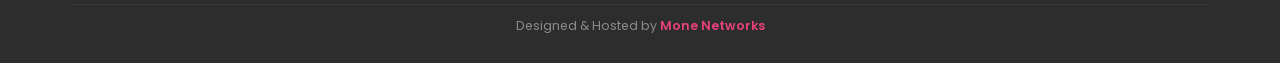
==== commit 1b9fbe24: "Replace nav star with fairy-god logo, fix mobile button overlap, use service-actions flex layout" ====
--- a/about.html
+++ b/about.html
@@ -19,10 +19,11 @@
     <div class="container">
       <div class="nav-inner">
         <a href="index.html" class="nav-logo">
-          <div class="logo-icon"><i class="fas fa-star"></i></div>
+          <div class="logo-icon">
+            <img src="images/fair-God.png" alt="Sethakga Fairy" class="logo-fairy">
+          </div>
           <div class="logo-text">
-            <div class="logo-name">Sethakga</div>
-            <div class="logo-sub">The Sethakga Group</div>
+            <div class="logo-name">The Sethakga Group</div>
           </div>
         </a>
 
--- a/styles.css
+++ b/styles.css
@@ -153,13 +153,15 @@
 .nav-logo .logo-icon {
   width: 44px;
   height: 44px;
-  background: var(--pink);
   border-radius: 50%;
-  display: flex;
-  align-items: center;
-  justify-content: center;
-  color: white;
-  font-size: 1.1rem;
+  overflow: hidden;
+  flex-shrink: 0;
+}
+
+.nav-logo .logo-icon .logo-fairy {
+  width: 100%;
+  height: 100%;
+  object-fit: cover;
 }
 
 .nav-logo .logo-text {
@@ -783,6 +785,14 @@
 .service-group-sub {
   font-size: 0.9rem;
   color: var(--grey-mid);
+}
+
+.service-actions {
+  display: flex;
+  flex-wrap: wrap;
+  justify-content: center;
+  gap: 12px;
+  margin-top: 32px;
 }
 
 /* Hair USP highlights strip */
@@ -1817,8 +1827,6 @@
   .service-group { padding: 24px 18px; }
   .service-group-header { flex-direction: column; text-align: center; gap: 16px; }
   .fairy-mascot { width: 64px; height: 64px; }
-  .fairy-emoji { font-size: 1.8rem; }
-  .fairy-tool { width: 26px; height: 26px; font-size: 1rem; }
   .service-group-title { font-size: 1.2rem; }
   .hair-usps { gap: 8px 16px; padding: 12px 14px; font-size: 0.82rem; }
   .hair-usp { font-size: 0.82rem; }
@@ -1868,6 +1876,9 @@
   .cta-actions { flex-direction: column; align-items: center; }
   .cta-actions .btn { width: 100%; max-width: 300px; justify-content: center; }
 
+  .service-actions { flex-direction: column; align-items: center; }
+  .service-actions .btn { width: 100%; max-width: 300px; justify-content: center; }
+
   /* Why cards — prevent width shift */
   .why-card { padding: 28px 20px; }
 
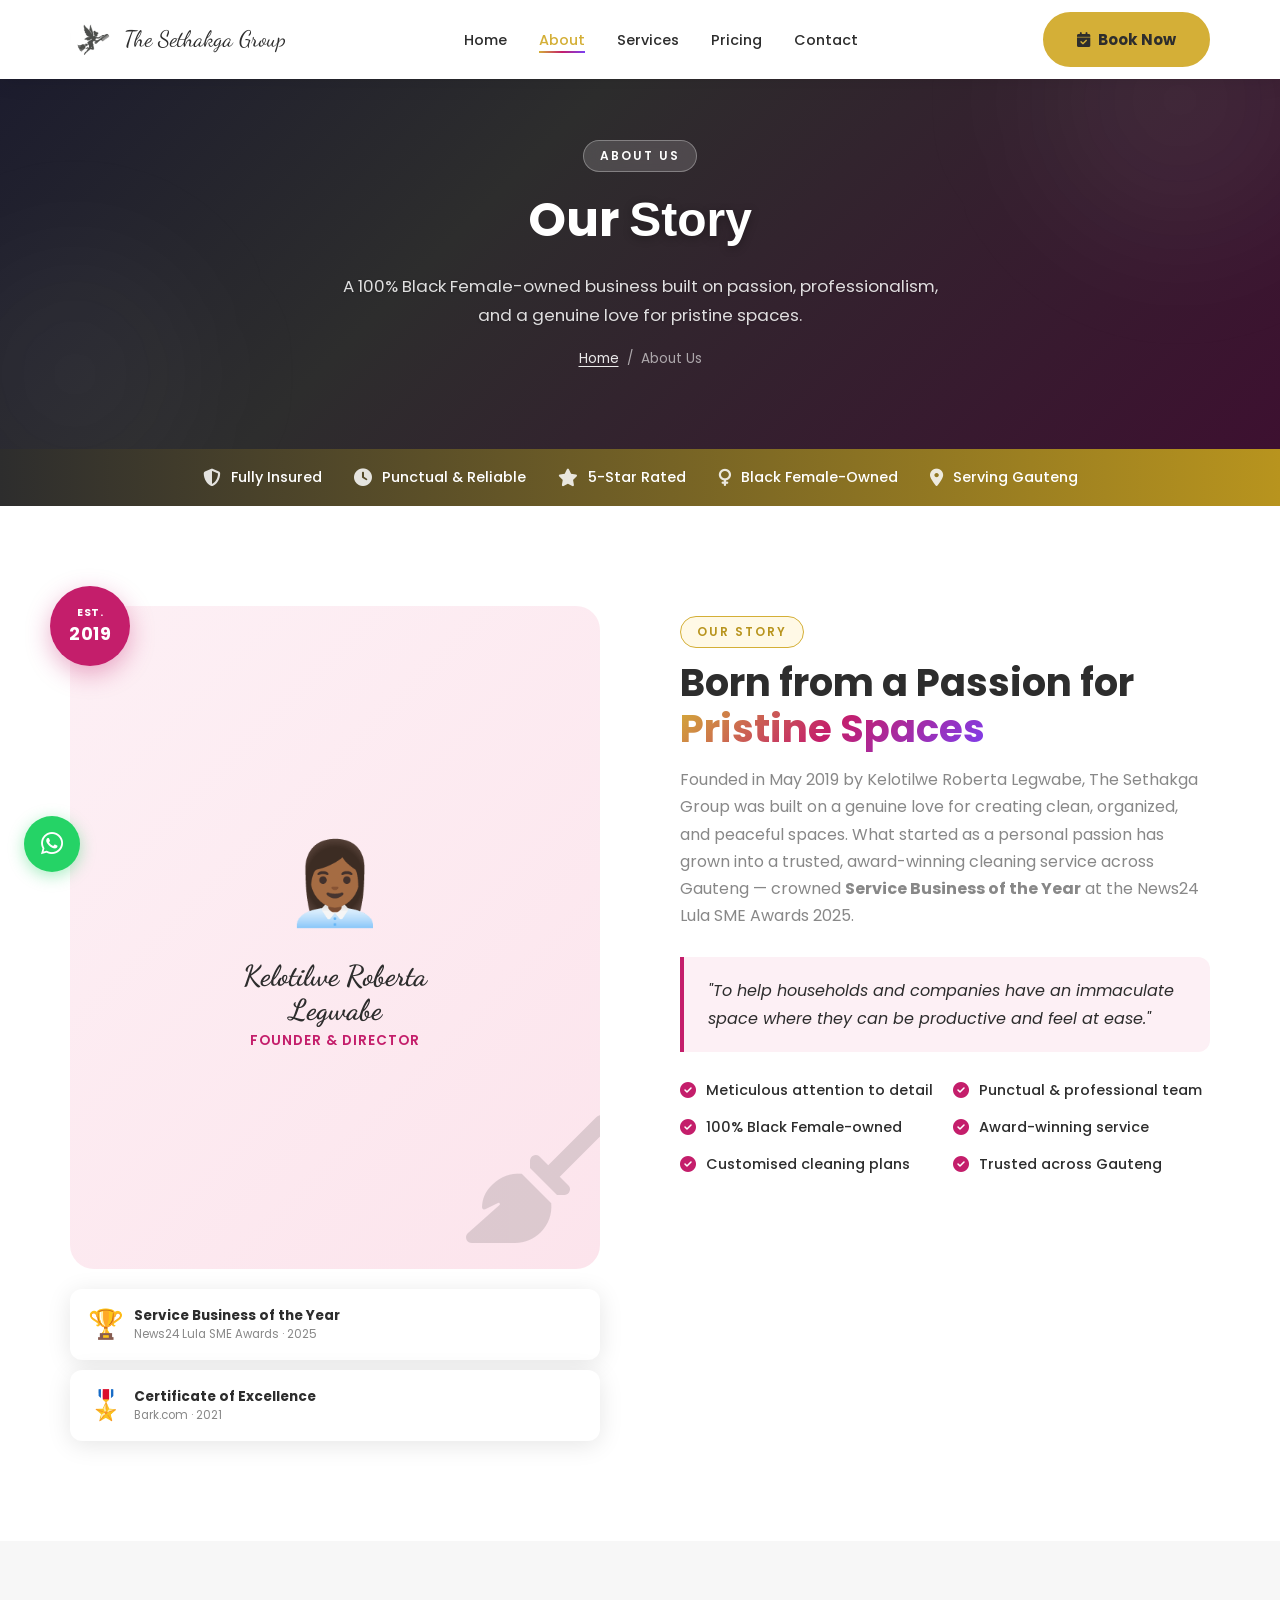
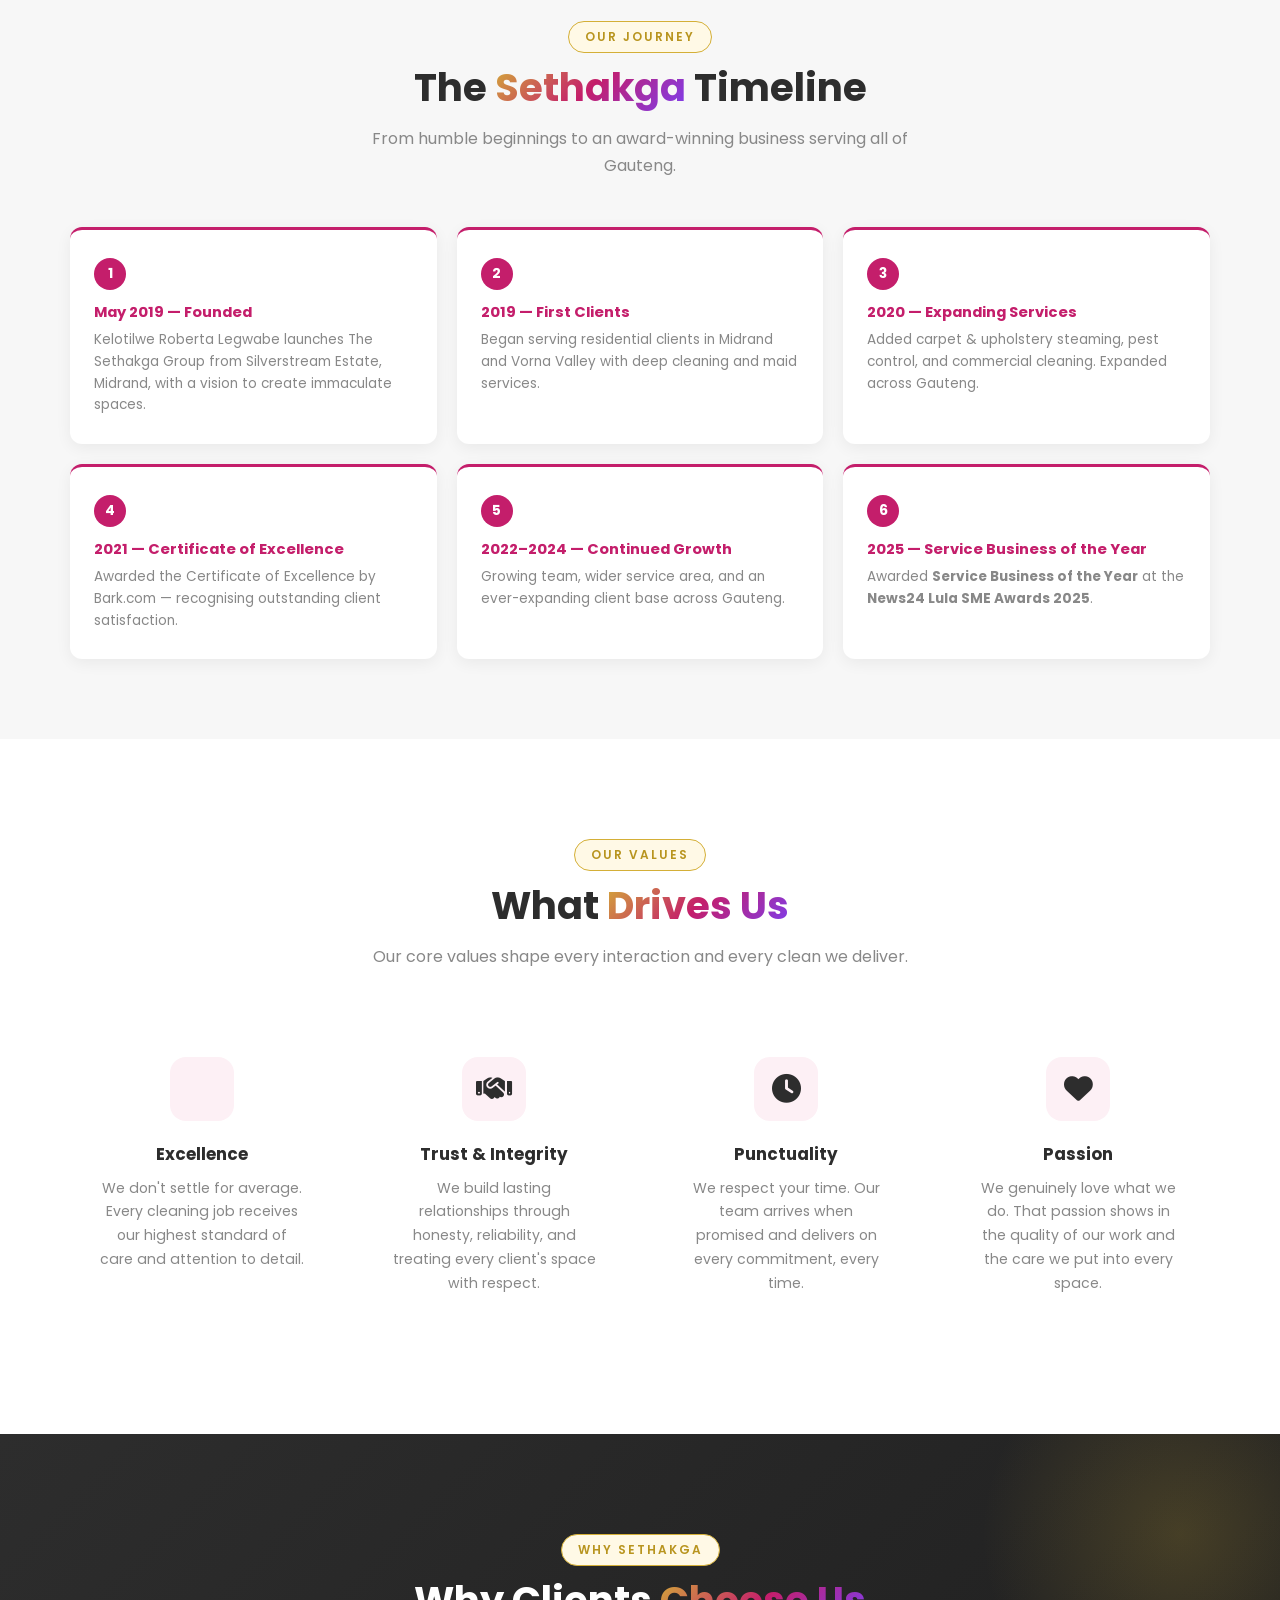
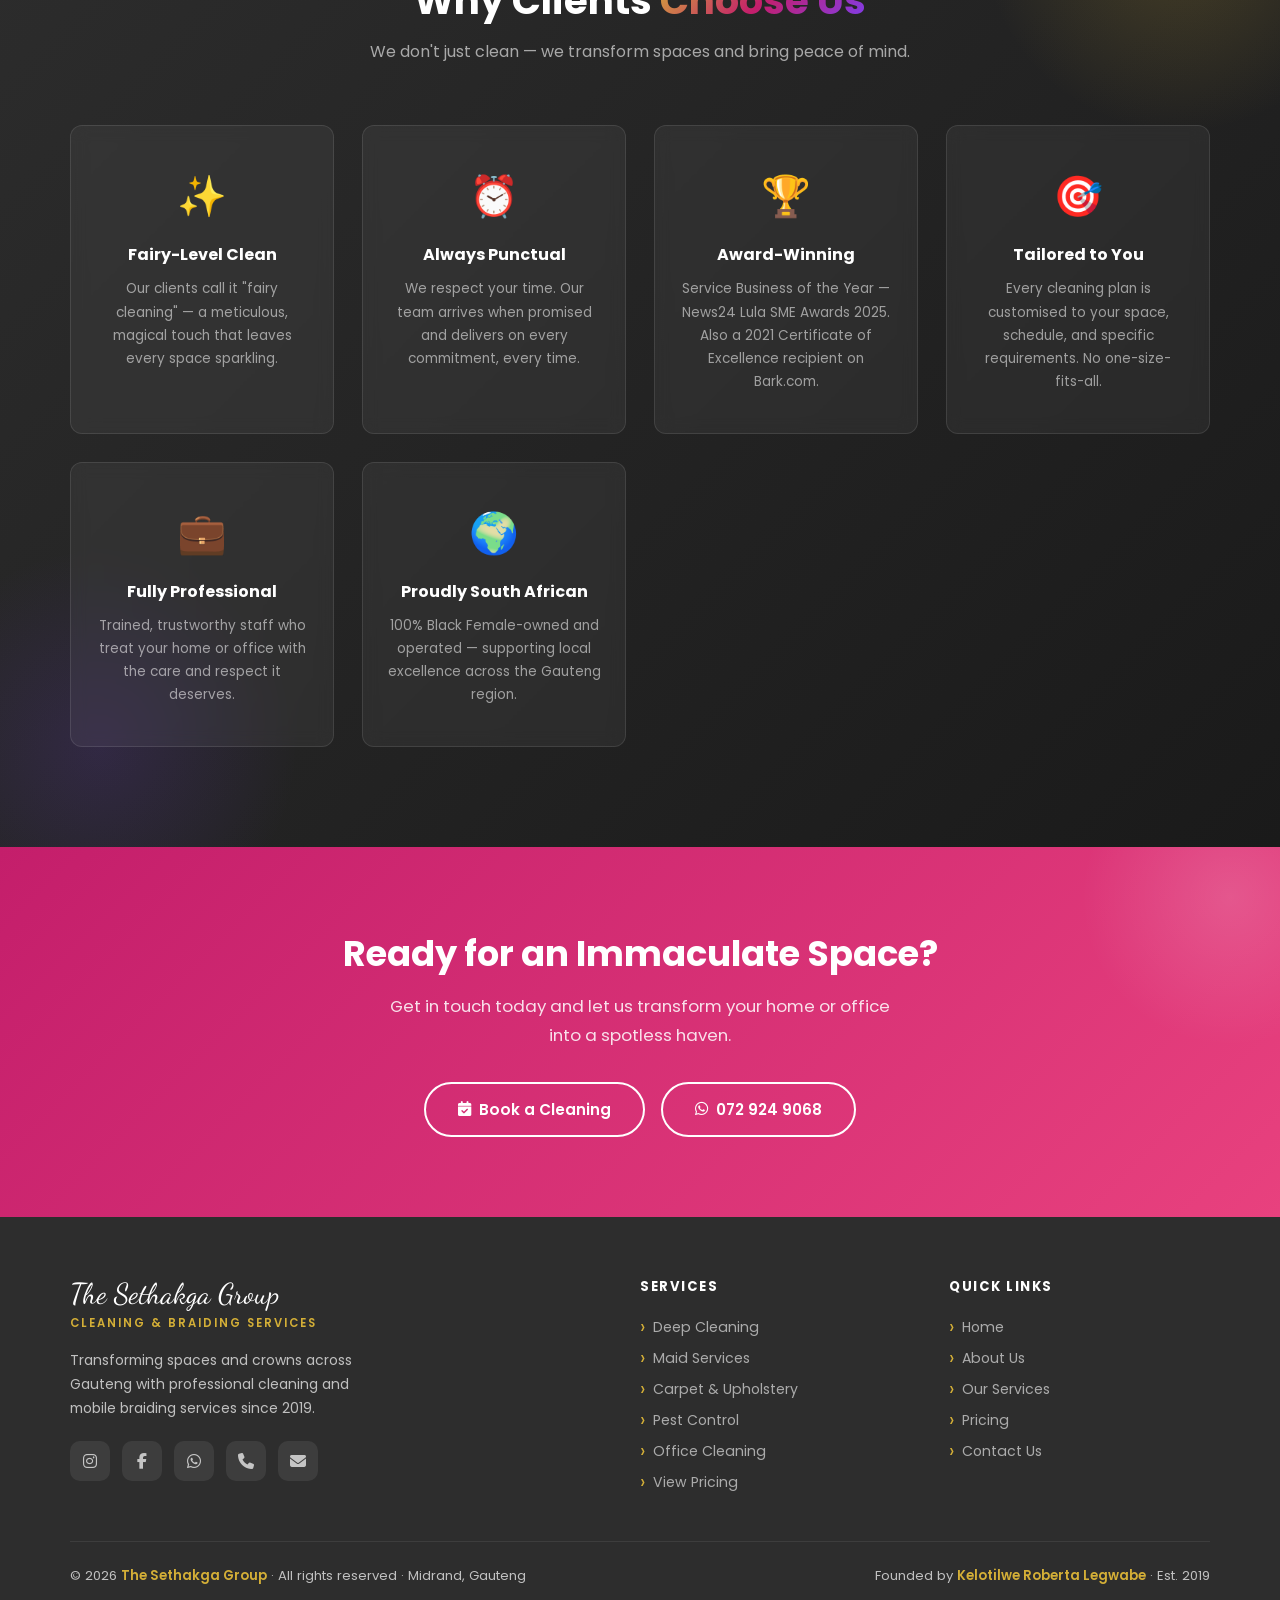
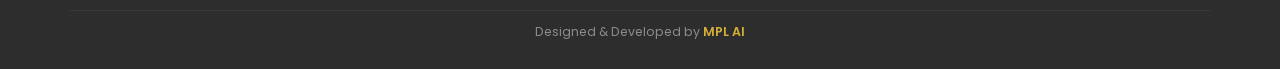
==== commit 32bd5136: "website" ====
--- a/about.html
+++ b/about.html
@@ -378,7 +378,7 @@
           Founded by <span>Kelotilwe Roberta Legwabe</span> &middot; Est. 2019
         </div>
         <div class="footer-credit">
-          Designed &amp; Hosted by <a href="https://www.monenetworks.co.za" target="_blank" rel="noopener noreferrer">Mone Networks</a>
+          Designed &amp; Developed by <a href="https://www.mplai.co.za" target="_blank" rel="noopener noreferrer">MPL AI</a>
         </div>
       </div>
     </div>
--- a/styles.css
+++ b/styles.css
@@ -6,18 +6,37 @@
    CSS VARIABLES & RESET
 ============================================================ */
 :root {
-  --pink:        #C41E6B;
-  --pink-light:  #E8417E;
-  --pink-pale:   #FDF0F5;
-  --dark:        #2D2D2D;
-  --green:       #4A7C3F;
-  --green-light: #5E9B52;
-  --white:       #FFFFFF;
-  --grey-light:  #F7F7F7;
-  --grey-mid:    #888888;
-  --shadow:      0 4px 24px rgba(196,30,107,0.12);
-  --radius:      12px;
-  --transition:  0.35s cubic-bezier(.4,0,.2,1);
+  /* === SETHAKGA GROUP - Gold, Black, White === */
+  --gold:           #D4AF37;
+  --gold-dark:      #B8941E;
+  --gold-light:     #F1D678;
+  --gold-pale:      #FFF9E6;
+  
+  /* === SETHAKGA CLEANING - Pink, Black, White === */
+  --pink:           #C41E6B;
+  --pink-light:     #E8417E;
+  --pink-pale:      #FDF0F5;
+  
+  /* === SETHAKGA HAIR - Purple, Black, White === */
+  --purple:         #7B3FF2;
+  --purple-dark:    #6200EA;
+  --purple-light:   #9D65F6;
+  --purple-pale:    #F3E5F5;
+  
+  /* === SHARED COLORS === */
+  --dark:           #2D2D2D;
+  --black:          #000000;
+  --white:          #FFFFFF;
+  --grey-light:     #F7F7F7;
+  --grey-mid:       #888888;
+  
+  /* === EFFECTS === */
+  --shadow:         0 4px 24px rgba(0,0,0,0.10);
+  --shadow-gold:    0 4px 24px rgba(212,175,55,0.25);
+  --shadow-pink:    0 4px 24px rgba(196,30,107,0.25);
+  --shadow-purple:  0 4px 24px rgba(123,63,242,0.25);
+  --radius:         12px;
+  --transition:     0.35s cubic-bezier(.4,0,.2,1);
 }
 
 *, *::before, *::after { box-sizing: border-box; margin: 0; padding: 0; }
@@ -42,8 +61,8 @@
 
 .section-tag {
   display: inline-block;
-  background: var(--pink-pale);
-  color: var(--pink);
+  background: var(--gold-pale);
+  color: var(--gold-dark);
   font-size: 0.75rem;
   font-weight: 600;
   letter-spacing: 2px;
@@ -51,6 +70,19 @@
   padding: 6px 16px;
   border-radius: 50px;
   margin-bottom: 12px;
+  border: 1px solid var(--gold);
+}
+
+.section-tag--cleaning {
+  background: var(--pink-pale);
+  color: var(--pink);
+  border-color: var(--pink);
+}
+
+.section-tag--hair {
+  background: var(--purple-pale);
+  color: var(--purple-dark);
+  border-color: var(--purple);
 }
 
 .section-title {
@@ -61,7 +93,31 @@
   margin-bottom: 14px;
 }
 
-.section-title span { color: var(--pink); }
+.section-title span { 
+  background: linear-gradient(135deg, var(--gold) 0%, var(--pink) 50%, var(--purple) 100%);
+  -webkit-background-clip: text;
+  -webkit-text-fill-color: transparent;
+  background-clip: text;
+}
+
+/* Cleaning page - pink gradient only */
+.page-hero--cleaning .section-title span,
+.services-section .section-title span {
+  background: linear-gradient(135deg, var(--pink-dark) 0%, var(--pink) 50%, var(--pink-light) 100%);
+  -webkit-background-clip: text;
+  -webkit-text-fill-color: transparent;
+  background-clip: text;
+}
+
+/* Hair page - purple gradient only */
+.page-hero--hair .section-title span,
+.section-tag--hair ~ .section-title span,
+#services:has(.section-tag--hair) .section-title span {
+  background: linear-gradient(135deg, var(--purple-dark) 0%, var(--purple) 50%, var(--purple-light) 100%);
+  -webkit-background-clip: text;
+  -webkit-text-fill-color: transparent;
+  background-clip: text;
+}
 
 .section-subtitle {
   font-size: 1rem;
@@ -84,19 +140,63 @@
   white-space: nowrap;
 }
 
+/* === BRAND-SPECIFIC BUTTONS === */
 .btn-primary {
+  background: var(--gold);
+  color: var(--dark);
+  border-color: var(--gold);
+  font-weight: 700;
+}
+.btn-primary:hover { 
+  background: var(--gold-dark); 
+  border-color: var(--gold-dark); 
+  transform: translateY(-2px); 
+  box-shadow: var(--shadow-gold); 
+}
+
+.btn-cleaning {
   background: var(--pink);
   color: var(--white);
   border-color: var(--pink);
 }
-.btn-primary:hover { background: var(--pink-light); border-color: var(--pink-light); transform: translateY(-2px); box-shadow: 0 8px 24px rgba(196,30,107,0.30); }
+.btn-cleaning:hover { 
+  background: var(--pink-light); 
+  border-color: var(--pink-light); 
+  transform: translateY(-2px); 
+  box-shadow: var(--shadow-pink); 
+}
+
+.btn-hair {
+  background: var(--purple);
+  color: var(--white);
+  border-color: var(--purple);
+}
+.btn-hair:hover { 
+  background: var(--purple-light); 
+  border-color: var(--purple-light); 
+  transform: translateY(-2px); 
+  box-shadow: var(--shadow-purple); 
+}
+
+/* Hero CTA Button Hover Effects */
+.btn-hero-cleaning:hover {
+  background: var(--pink);
+  border-color: var(--pink);
+  box-shadow: 0 8px 24px rgba(196,30,107,0.35);
+}
+
+.btn-hero-hair:hover {
+  background: var(--purple);
+  border-color: var(--purple);
+  box-shadow: 0 8px 24px rgba(123,63,242,0.35);
+}
 
 .btn-outline {
   background: transparent;
   color: var(--white);
   border-color: var(--white);
 }
-.btn-outline:hover { background: var(--white); color: var(--pink); transform: translateY(-2px); }
+.btn-outline:hover { background: var(--white); color: var(--gold); transform: translateY(-2px); }
 
 .btn-outline-pink {
   background: transparent;
@@ -104,6 +204,13 @@
   border-color: var(--pink);
 }
 .btn-outline-pink:hover { background: var(--pink); color: var(--white); transform: translateY(-2px); }
+
+.btn-outline-purple {
+  background: transparent;
+  color: var(--purple);
+  border-color: var(--purple);
+}
+.btn-outline-purple:hover { background: var(--purple); color: var(--white); transform: translateY(-2px); }
 
 .btn-dark {
   background: var(--dark);
@@ -207,13 +314,13 @@
   position: absolute;
   bottom: -3px; left: 0;
   width: 0; height: 2px;
-  background: var(--pink);
+  background: linear-gradient(90deg, var(--gold) 0%, var(--pink) 50%, var(--purple) 100%);
   transition: var(--transition);
 }
 
 .nav-links a:hover::after { width: 100%; }
-.nav-links a:hover { color: var(--pink) !important; }
-.nav-links a.active { color: var(--pink) !important; }
+.nav-links a:hover { color: var(--gold) !important; }
+.nav-links a.active { color: var(--gold) !important; }
 .nav-links a.active::after { width: 100%; }
 
 .nav-cta { margin-left: 8px; }
@@ -283,27 +390,52 @@
 .page-hero::before {
   content: '';
   position: absolute;
-  top: -200px; right: -200px;
-  width: 600px; height: 600px;
-  background: radial-gradient(circle, rgba(196,30,107,0.25) 0%, transparent 70%);
+  top: -100px; 
+  right: -100px;
+  width: 400px; 
+  height: 400px;
+  background: radial-gradient(circle, rgba(255,255,255,0.08) 0%, transparent 70%);
   border-radius: 50%;
+  filter: blur(60px);
 }
 
 .page-hero::after {
   content: '';
   position: absolute;
-  bottom: -150px; left: -150px;
-  width: 400px; height: 400px;
-  background: radial-gradient(circle, rgba(74,124,63,0.18) 0%, transparent 70%);
+  bottom: -100px; 
+  left: -100px;
+  width: 350px; 
+  height: 350px;
+  background: radial-gradient(circle, rgba(255,255,255,0.06) 0%, transparent 70%);
   border-radius: 50%;
+  filter: blur(60px);
+}
+
+/* Cleaning Page Hero */
+.page-hero--cleaning::before {
+  background: radial-gradient(circle, rgba(255,255,255,0.12) 0%, transparent 70%);
+}
+
+.page-hero--cleaning::after {
+  background: radial-gradient(circle, rgba(255,255,255,0.10) 0%, transparent 70%);
+}
+
+/* Hair Page Hero */
+.page-hero--hair::before {
+  background: radial-gradient(circle, rgba(255,255,255,0.12) 0%, transparent 70%);
+}
+
+.page-hero--hair::after {
+  background: radial-gradient(circle, rgba(255,255,255,0.10) 0%, transparent 70%);
 }
 
 .page-hero .container { position: relative; z-index: 1; }
 
 .page-hero .section-tag {
-  background: rgba(255,255,255,0.10);
+  background: rgba(255,255,255,0.15);
   color: var(--white);
-  border: 1px solid rgba(255,255,255,0.20);
+  border: 1px solid rgba(255,255,255,0.30);
+  backdrop-filter: blur(10px);
 }
 
 .page-hero-title {
@@ -313,14 +445,19 @@
   margin-bottom: 16px;
 }
 
-.page-hero-title span { color: var(--pink-light); }
+.page-hero-title span { 
+  color: var(--white);
+  font-weight: 800;
+  text-shadow: 0 2px 10px rgba(0,0,0,0.3);
+}
 
 .page-hero-desc {
   font-size: 1.05rem;
-  color: rgba(255,255,255,0.70);
+  color: rgba(255,255,255,0.85);
   max-width: 600px;
   margin: 0 auto;
   line-height: 1.7;
+  text-shadow: 0 1px 3px rgba(0,0,0,0.2);
 }
 
 .breadcrumb {
@@ -329,11 +466,544 @@
   gap: 8px;
   margin-top: 20px;
   font-size: 0.85rem;
-  color: rgba(255,255,255,0.50);
-}
-
-.breadcrumb a { color: var(--pink-light); transition: var(--transition); }
-.breadcrumb a:hover { color: var(--white); }
+  color: rgba(255,255,255,0.60);
+}
+
+.breadcrumb a { 
+  color: rgba(255,255,255,0.90);
+  transition: var(--transition);
+  text-decoration: underline;
+  text-underline-offset: 3px;
+}
+.breadcrumb a:hover { 
+  color: var(--white);
+  text-shadow: 0 0 8px rgba(255,255,255,0.5);
+}
+
+/* ============================================================
+   PROPERTY TYPE SELECTOR (Cleaning Page)
+============================================================ */
+.property-selector {
+  padding: 100px 0;
+  background: var(--white);
+}
+
+.property-choice-grid {
+  display: grid;
+  grid-template-columns: 1fr 1fr;
+  gap: 40px;
+  max-width: 900px;
+  margin: 0 auto;
+  margin-top: 48px;
+}
+
+.property-choice-card {
+  background: var(--white);
+  border: 2px solid rgba(196,30,107,0.15);
+  border-radius: 20px;
+  padding: 48px 36px;
+  text-align: center;
+  text-decoration: none;
+  transition: all 0.4s cubic-bezier(0.4, 0, 0.2, 1);
+  position: relative;
+  overflow: hidden;
+  display: flex;
+  flex-direction: column;
+  box-shadow: 0 4px 20px rgba(0,0,0,0.08);
+}
+
+.property-choice-card::before {
+  content: '';
+  position: absolute;
+  top: 0;
+  left: 0;
+  right: 0;
+  height: 5px;
+  background: linear-gradient(90deg, var(--pink), var(--pink-light));
+  transform: scaleX(0);
+  transition: transform 0.4s ease;
+}
+
+.property-choice-card:hover::before {
+  transform: scaleX(1);
+}
+
+.property-choice-card:hover {
+  transform: translateY(-8px);
+  border-color: var(--pink);
+  box-shadow: 0 12px 40px rgba(196,30,107,0.20);
+}
+
+.property-choice-icon {
+  width: 100px;
+  height: 100px;
+  margin: 0 auto 24px;
+  background: linear-gradient(135deg, var(--pink) 0%, var(--pink-light) 100%);
+  border-radius: 50%;
+  display: flex;
+  align-items: center;
+  justify-content: center;
+  font-size: 3rem;
+  color: var(--white);
+  transition: all 0.4s ease;
+}
+
+.property-choice-card:hover .property-choice-icon {
+  transform: scale(1.1) rotate(5deg);
+  box-shadow: 0 8px 30px rgba(196,30,107,0.35);
+}
+
+.property-choice-card h3 {
+  font-size: 1.8rem;
+  font-weight: 700;
+  color: var(--dark);
+  margin-bottom: 12px;
+}
+
+.property-choice-card > p {
+  color: var(--text);
+  font-size: 0.95rem;
+  margin-bottom: 24px;
+  opacity: 0.8;
+}
+
+.property-choice-features {
+  list-style: none;
+  padding: 0;
+  margin: 24px 0;
+  text-align: left;
+  flex-grow: 1;
+}
+
+.property-choice-features li {
+  padding: 8px 0;
+  color: var(--dark);
+  font-size: 0.95rem;
+  display: flex;
+  align-items: center;
+  gap: 10px;
+}
+
+.property-choice-features i {
+  color: var(--pink);
+  font-size: 0.85rem;
+}
+
+.property-choice-cta {
+  display: inline-flex;
+  align-items: center;
+  gap: 8px;
+  margin-top: 24px;
+  padding: 16px 32px;
+  background: linear-gradient(135deg, var(--pink) 0%, var(--pink-light) 100%);
+  color: var(--white);
+  border-radius: 50px;
+  font-weight: 600;
+  transition: all 0.3s ease;
+}
+
+.property-choice-card:hover .property-choice-cta {
+  box-shadow: 0 6px 20px rgba(196,30,107,0.30);
+  transform: translateX(4px);
+}
+
+.property-choice-cta i {
+  transition: transform 0.3s ease;
+}
+
+.property-choice-card:hover .property-choice-cta i {
+  transform: translateX(4px);
+}
+
+/* Active state for selected property type */
+.property-choice-card.active {
+  border-color: var(--pink);
+  background: linear-gradient(135deg, rgba(196,30,107,0.03) 0%, rgba(232,65,126,0.03) 100%);
+  box-shadow: 0 8px 30px rgba(196,30,107,0.25);
+}
+
+.property-choice-card.active::before {
+  transform: scaleX(1);
+}
+
+.property-choice-card.active .property-choice-icon {
+  transform: scale(1.05);
+  box-shadow: 0 8px 30px rgba(196,30,107,0.35);
+}
+
+.property-choice-card.active .property-choice-cta {
+  background: linear-gradient(135deg, var(--pink-dark) 0%, var(--pink) 100%);
+  box-shadow: 0 6px 20px rgba(196,30,107,0.30);
+}
+
+/* When one card is active, dim the inactive one */
+.property-choice-card:not(.active):has(~ .property-choice-card.active),
+.property-choice-card.active ~ .property-choice-card:not(.active) {
+  opacity: 0.5;
+  filter: grayscale(0.3);
+}
+
+.property-choice-card:not(.active):hover {
+  opacity: 1;
+  filter: grayscale(0);
+}
+
+/* ============================================================
+   SERVICES SECTIONS (Cleaning Page)
+============================================================ */
+.services-section {
+  padding: 100px 0;
+  background: var(--white);
+  display: none;
+  opacity: 0;
+  transform: translateY(20px);
+  transition: opacity 0.5s ease, transform 0.5s ease;
+}
+
+.services-section.active {
+  display: block;
+  animation: fadeInUp 0.6s ease forwards;
+}
+
+@keyframes fadeInUp {
+  to {
+    opacity: 1;
+    transform: translateY(0);
+  }
+}
+
+.services-section--alt {
+  background: linear-gradient(180deg, #f8f9fa 0%, #ffffff 100%);
+}
+
+.subsection-header {
+  text-align: center;
+  margin: 60px 0 32px;
+  padding-top: 40px;
+  border-top: 2px solid rgba(196,30,107,0.10);
+}
+
+.subsection-title-main {
+  text-align: center;
+  font-size: 1.5rem;
+  font-weight: 700;
+  color: var(--dark);
+  margin: 48px 0 32px;
+  display: flex;
+  align-items: center;
+  justify-content: center;
+  gap: 10px;
+}
+
+.subsection-title-main i {
+  color: var(--pink);
+}
+
+.subsection-header h3 {
+  font-size: 1.5rem;
+  font-weight: 700;
+  color: var(--dark);
+  margin-bottom: 8px;
+  display: inline-flex;
+  align-items: center;
+  gap: 10px;
+}
+
+.subsection-header h3 i {
+  color: var(--pink);
+}
+
+.subsection-header p {
+  color: var(--text);
+  opacity: 0.8;
+  font-size: 0.95rem;
+}
+
+.section-cta {
+  text-align: center;
+  margin-top: 60px;
+  display: flex;
+  justify-content: center;
+  gap: 16px;
+  flex-wrap: wrap;
+}
+
+/* ============================================================
+   BOOKING FORMS (Cleaning Page)
+============================================================ */
+.booking-form-section {
+  max-width: 900px;
+  margin: 80px auto 0;
+  padding: 48px 40px;
+  background: linear-gradient(135deg, rgba(196,30,107,0.03) 0%, rgba(232,65,126,0.02) 100%);
+  border: 2px solid rgba(196,30,107,0.15);
+  border-radius: 20px;
+  box-shadow: 0 8px 30px rgba(0,0,0,0.08);
+}
+
+.booking-form-header {
+  text-align: center;
+  margin-bottom: 36px;
+}
+
+.booking-form-header h3 {
+  font-size: 1.8rem;
+  font-weight: 700;
+  color: var(--dark);
+  margin-bottom: 8px;
+  display: inline-flex;
+  align-items: center;
+  gap: 12px;
+}
+
+.booking-form-header h3 i {
+  color: var(--pink);
+}
+
+.booking-form-header p {
+  color: var(--text);
+  opacity: 0.8;
+  font-size: 0.95rem;
+}
+
+.booking-form {
+  display: flex;
+  flex-direction: column;
+  gap: 24px;
+}
+
+.form-row {
+  display: grid;
+  grid-template-columns: 1fr 1fr;
+  gap: 20px;
+}
+
+.form-group {
+  display: flex;
+  flex-direction: column;
+  gap: 8px;
+}
+
+.form-group label {
+  font-weight: 600;
+  color: var(--dark);
+  font-size: 0.9rem;
+}
+
+.form-group input,
+.form-group select,
+.form-group textarea {
+  padding: 14px 16px;
+  border: 2px solid rgba(196,30,107,0.15);
+  border-radius: 10px;
+  font-size: 0.95rem;
+  font-family: 'Poppins', sans-serif;
+  transition: all 0.3s ease;
+  background: var(--white);
+}
+
+.form-group input:focus,
+.form-group select:focus,
+.form-group textarea:focus {
+  outline: none;
+  border-color: var(--pink);
+  box-shadow: 0 0 0 4px rgba(196,30,107,0.10);
+}
+
+.form-group input::placeholder,
+.form-group textarea::placeholder {
+  color: var(--grey-mid);
+  opacity: 0.6;
+}
+
+.form-group textarea {
+  resize: vertical;
+  min-height: 100px;
+}
+
+.btn-block {
+  width: 100%;
+  margin-top: 12px;
+}
+
+.scroll-to-form {
+  scroll-behavior: smooth;
+}
+
+/* Multi-Step Form Progress */
+.form-progress {
+  margin-bottom: 40px;
+  padding: 20px;
+  background: white;
+  border-radius: 12px;
+  box-shadow: 0 2px 8px rgba(0, 0, 0, 0.08);
+}
+
+.progress-bar {
+  height: 8px;
+  background: rgba(196, 30, 107, 0.15);
+  border-radius: 4px;
+  overflow: hidden;
+  margin-bottom: 12px;
+}
+
+.progress-fill {
+  height: 100%;
+  background: linear-gradient(90deg, var(--pink-dark), var(--pink), var(--pink-light));
+  border-radius: 4px;
+  transition: width 0.4s ease;
+  width: 14.28%; /* 1/7 steps */
+}
+
+.progress-text {
+  text-align: center;
+  font-size: 14px;
+  font-weight: 600;
+  color: var(--pink-dark);
+}
+
+/* Form Steps */
+.form-step {
+  display: none;
+  animation: fadeInUp 0.5s ease;
+}
+
+.form-step.active {
+  display: block;
+}
+
+.step-title {
+  font-size: 24px;
+  font-weight: 700;
+  color: var(--pink-dark);
+  margin-bottom: 8px;
+}
+
+.step-description {
+  font-size: 15px;
+  color: #666;
+  margin-bottom: 24px;
+  line-height: 1.6;
+}
+
+/* Service Info Box */
+.service-info-box {
+  background: linear-gradient(135deg, rgba(212, 175, 55, 0.08), rgba(212, 175, 55, 0.15));
+  border-left: 4px solid var(--gold);
+  border-radius: 8px;
+  padding: 20px;
+  margin-top: 20px;
+}
+
+.service-info-box h5 {
+  font-size: 16px;
+  font-weight: 700;
+  color: var(--gold-dark);
+  margin-bottom: 12px;
+}
+
+.service-info-box h5 i {
+  margin-right: 8px;
+}
+
+.service-info-box ul {
+  margin: 0;
+  padding-left: 20px;
+}
+
+.service-info-box ul li {
+  font-size: 14px;
+  color: #555;
+  margin-bottom: 8px;
+  line-height: 1.5;
+}
+
+/* Checkbox & Radio Groups */
+.checkbox-group {
+  display: grid;
+  grid-template-columns: repeat(auto-fit, minmax(200px, 1fr));
+  gap: 12px;
+  margin-top: 12px;
+}
+
+.radio-group {
+  display: flex;
+  gap: 24px;
+  margin-top: 12px;
+}
+
+.checkbox-label,
+.radio-label {
+  display: flex;
+  align-items: center;
+  gap: 10px;
+  cursor: pointer;
+  font-size: 15px;
+  color: #333;
+  transition: all 0.2s ease;
+  padding: 10px;
+  border-radius: 6px;
+  background: white;
+  border: 2px solid rgba(196, 30, 107, 0.1);
+}
+
+.checkbox-label:hover,
+.radio-label:hover {
+  background: rgba(196, 30, 107, 0.05);
+  border-color: rgba(196, 30, 107, 0.3);
+}
+
+.checkbox-label input[type="checkbox"],
+.radio-label input[type="radio"] {
+  width: 18px;
+  height: 18px;
+  accent-color: var(--pink);
+  cursor: pointer;
+}
+
+.disclaimer-check {
+  background: rgba(212, 175, 55, 0.08);
+  border: 2px solid rgba(212, 175, 55, 0.3);
+  padding: 16px;
+}
+
+.disclaimer-check span {
+  font-size: 14px;
+  line-height: 1.6;
+  color: #444;
+}
+
+/* Form Navigation */
+.form-navigation {
+  display: flex;
+  justify-content: space-between;
+  gap: 16px;
+  margin-top: 32px;
+  padding-top: 24px;
+  border-top: 2px solid rgba(196, 30, 107, 0.1);
+}
+
+.conditional-section {
+  margin-top: 24px;
+  padding: 20px;
+  background: rgba(196, 30, 107, 0.03);
+  border-radius: 10px;
+  border: 1px solid rgba(196, 30, 107, 0.1);
+}
+
+.smart-form .form-group {
+  gap: 10px;
+}
+
+.smart-form .form-group label {
+  font-weight: 600;
+  color: var(--dark);
+  font-size: 0.9rem;
+}
+
+.step-content-section {
+  animation: fadeInUp 0.5s ease;
+}
 
 /* ============================================================
    HERO (Home)
@@ -344,7 +1014,10 @@
   display: flex;
   align-items: center;
   overflow: hidden;
-  background: linear-gradient(135deg, #1a1a2e 0%, #2D2D2D 40%, #3D1030 100%);
+  background: 
+    linear-gradient(135deg, rgba(26,26,46,0.90) 0%, rgba(45,45,45,0.85) 50%, rgba(26,26,46,0.90) 100%),
+    /* url('https://images.unsplash.com/photo-1522071820081-009f0129c71c?q=80&w=2070&auto=format&fit=crop') center/cover no-repeat; */
+    url('images/team-cleaning.jpeg') center/cover no-repeat;
 }
 
 .hero-bg-shapes {
@@ -352,24 +1025,94 @@
   inset: 0;
   pointer-events: none;
   overflow: hidden;
-}
-
+  opacity: 0.4;
+}
+
+/* Gold Accent Overlays */
 .hero-bg-shapes::before {
   content: '';
   position: absolute;
-  top: -200px; right: -200px;
-  width: 600px; height: 600px;
-  background: radial-gradient(circle, rgba(196,30,107,0.25) 0%, transparent 70%);
+  top: 10%; 
+  right: 15%;
+  width: 400px; 
+  height: 400px;
+  background: radial-gradient(circle, rgba(212,175,55,0.18) 0%, rgba(212,175,55,0.08) 30%, transparent 70%);
   border-radius: 50%;
+  filter: blur(40px);
+  animation: float-glow 8s ease-in-out infinite;
 }
 
 .hero-bg-shapes::after {
   content: '';
   position: absolute;
-  bottom: -150px; left: -150px;
-  width: 400px; height: 400px;
-  background: radial-gradient(circle, rgba(74,124,63,0.18) 0%, transparent 70%);
+  bottom: 15%; 
+  left: 10%;
+  width: 500px; 
+  height: 500px;
+  background: radial-gradient(circle, rgba(212,175,55,0.15) 0%, rgba(212,175,55,0.06) 40%, transparent 70%);
   border-radius: 50%;
+  filter: blur(50px);
+  animation: float-glow 10s ease-in-out infinite reverse;
+}
+
+/* Subtle Gold Shimmer Overlay */
+#hero::before {
+  content: '';
+  position: absolute;
+  inset: 0;
+  background: radial-gradient(circle at 30% 40%, rgba(212,175,55,0.08) 0%, transparent 50%);
+  pointer-events: none;
+  opacity: 0.6;
+}
+
+@keyframes float-glow {
+  0%, 100% { 
+    transform: translate(0, 0) scale(1);
+    opacity: 0.6;
+  }
+  50% { 
+    transform: translate(30px, -30px) scale(1.1);
+    opacity: 0.8;
+  }
+}
+
+/* Additional Gold Sparkle Accents */
+#hero .container::before,
+#hero .container::after {
+  content: '';
+  position: absolute;
+  border-radius: 50%;
+  background: radial-gradient(circle, rgba(212,175,55,0.4) 0%, rgba(212,175,55,0.1) 50%, transparent 70%);
+  filter: blur(3px);
+  pointer-events: none;
+  z-index: 0;
+}
+
+#hero .container::before {
+  width: 120px;
+  height: 120px;
+  top: 20%;
+  left: 5%;
+  animation: sparkle-float 6s ease-in-out infinite;
+}
+
+#hero .container::after {
+  width: 80px;
+  height: 80px;
+  bottom: 25%;
+  right: 8%;
+  animation: sparkle-float 7s ease-in-out infinite 2s;
+}
+
+@keyframes sparkle-float {
+  0%, 100% {
+    transform: translateY(0) scale(1);
+    opacity: 0.3;
+  }
+  50% {
+    transform: translateY(-20px) scale(1.2);
+    opacity: 0.6;
+  }
 }
 
 .hero-grid {
@@ -380,6 +1123,75 @@
   padding: 120px 0 80px;
   position: relative;
   z-index: 1;
+}
+
+/* NEW CENTERED HERO LAYOUT */
+.hero-content-center {
+  max-width: 900px;
+  margin: 0 auto;
+  text-align: center;
+  padding: 140px 0 80px;
+  position: relative;
+  z-index: 1;
+}
+
+/* ANIMATED FAIRY */
+.hero-fairy-animated {
+  width: 200px;
+  height: 200px;
+  margin: 0 auto 30px;
+  position: relative;
+}
+
+.fairy-bounce {
+  width: 100%;
+  height: 100%;
+  object-fit: contain;
+  animation: fairy-float 3s ease-in-out infinite;
+  border-radius: 50%;
+  box-shadow: 0 8px 40px rgba(212,175,55,0.30);
+}
+
+@keyframes fairy-float {
+  0%, 100% {
+    transform: translateY(0px);
+  }
+  50% {
+    transform: translateY(-20px);
+  }
+}
+
+/* Optional: circular motion animation */
+@keyframes fairy-circle {
+  0% {
+    transform: rotate(0deg) translateX(30px) rotate(0deg);
+  }
+  100% {
+    transform: rotate(360deg) translateX(30px) rotate(-360deg);
+  }
+}
+
+/* Larger buttons */
+.btn-large {
+  padding: 16px 40px;
+  font-size: 1.05rem;
+  font-weight: 700;
+}
+
+.hero-content-center .hero-badge {
+  justify-content: center;
+}
+
+.hero-content-center .hero-desc {
+  margin: 0 auto 36px;
+}
+
+.hero-content-center .hero-actions {
+  justify-content: center;
+}
+
+.hero-content-center .hero-stats {
+  justify-content: center;
 }
 
 .hero-badge {
@@ -397,7 +1209,7 @@
   margin-bottom: 24px;
 }
 
-.hero-badge i { color: #FFD700; }
+.hero-badge i { color: var(--gold); }
 
 .hero-heading {
   font-family: 'Dancing Script', cursive;
@@ -410,7 +1222,10 @@
 .hero-heading-sub {
   font-size: clamp(1.1rem, 2.5vw, 1.5rem);
   font-weight: 700;
-  color: var(--pink-light);
+  background: linear-gradient(90deg, var(--gold) 0%, var(--pink) 50%, var(--purple) 100%);
+  -webkit-background-clip: text;
+  -webkit-text-fill-color: transparent;
+  background-clip: text;
   text-transform: uppercase;
   letter-spacing: 3px;
   margin-bottom: 20px;
@@ -441,7 +1256,7 @@
   line-height: 1;
 }
 
-.stat-number span { color: var(--pink-light); }
+.stat-number span { color: var(--gold); }
 
 .stat-label {
   font-size: 0.75rem;
@@ -474,8 +1289,8 @@
 }
 
 @keyframes pulse-ring {
-  0%, 100% { box-shadow: 0 0 0 20px rgba(196,30,107,0.15), 0 0 0 40px rgba(196,30,107,0.07); }
-  50%        { box-shadow: 0 0 0 28px rgba(196,30,107,0.20), 0 0 0 56px rgba(196,30,107,0.09); }
+  0%, 100% { box-shadow: 0 0 0 20px rgba(212,175,55,0.20), 0 0 0 40px rgba(212,175,55,0.10); }
+  50%        { box-shadow: 0 0 0 28px rgba(212,175,55,0.25), 0 0 0 56px rgba(212,175,55,0.12); }
 }
 
 .hero-logo-inner {
@@ -532,19 +1347,141 @@
 .cert-text .cert-title {
   font-size: 0.8rem;
   font-weight: 700;
-  color: #FFD700;
+  color: var(--gold);
 }
 
 .cert-text .cert-year {
   font-size: 0.7rem;
   color: rgba(255,255,255,0.60);
+}
+
+/* ============================================================
+   SERVICES HOME — Sweepsouth-style icon grid
+============================================================ */
+#services-home {
+  padding: 72px 0 56px;
+  background: var(--white);
+}
+
+.services-home-header {
+  text-align: center;
+  margin-bottom: 48px;
+}
+
+.services-home-title {
+  font-size: clamp(1.6rem, 4vw, 2.4rem);
+  font-weight: 700;
+  color: var(--dark);
+  letter-spacing: -0.5px;
+}
+
+/* Scrollable row — exactly like Sweepsouth */
+.services-home-grid {
+  display: flex;
+  flex-wrap: wrap;
+  justify-content: center;
+  gap: 8px 4px;
+  margin-bottom: 40px;
+}
+
+/* Each icon tile */
+.service-home-card {
+  display: flex;
+  flex-direction: column;
+  align-items: center;
+  gap: 12px;
+  width: 110px;
+  padding: 20px 8px 16px;
+  border-radius: 16px;
+  text-align: center;
+  color: var(--dark);
+  text-decoration: none;
+  transition: transform var(--transition), background var(--transition), box-shadow var(--transition);
+  cursor: pointer;
+}
+
+.service-home-card:hover {
+  transform: translateY(-6px);
+  background: var(--grey-light);
+  box-shadow: var(--shadow);
+}
+
+.service-home-card h3 {
+  font-size: 0.75rem;
+  font-weight: 500;
+  color: var(--grey-mid);
+  line-height: 1.4;
+  margin: 0;
+}
+
+.service-home-card:hover h3 {
+  color: var(--dark);
+}
+
+/* Icon circle */
+.service-home-icon {
+  width: 64px;
+  height: 64px;
+  border-radius: 50%;
+  display: flex;
+  align-items: center;
+  justify-content: center;
+  font-size: 1.5rem;
+  transition: transform var(--transition);
+}
+
+.service-home-card:hover .service-home-icon {
+  transform: scale(1.08);
+}
+
+/* Cleaning = soft pink */
+.service-icon-cleaning {
+  background: var(--pink-pale);
+  color: var(--pink);
+}
+
+/* Hair = soft purple */
+.service-icon-hair {
+  background: var(--purple-pale);
+  color: var(--purple);
+}
+
+/* CTA buttons row */
+.services-home-actions {
+  display: flex;
+  justify-content: center;
+  gap: 16px;
+  flex-wrap: wrap;
+  margin-bottom: 20px;
+}
+
+/* Footer hint line */
+.services-home-footer {
+  text-align: center;
+  font-size: 0.85rem;
+  color: var(--grey-mid);
+}
+
+.link-underline {
+  color: var(--pink);
+  text-decoration: underline;
+  font-weight: 500;
+}
+
+.link-underline:hover { color: var(--pink-light); }
+
+/* Responsive — stack tighter on mobile */
+@media (max-width: 480px) {
+  .service-home-card { width: 90px; padding: 16px 4px 12px; }
+  .service-home-icon { width: 52px; height: 52px; font-size: 1.2rem; }
+  .service-home-card h3 { font-size: 0.68rem; }
 }
 
 /* ============================================================
    TRUST BAR
 ============================================================ */
 #trust-bar {
-  background: var(--pink);
+  background: linear-gradient(90deg, var(--dark) 0%, var(--gold-dark) 100%);
   padding: 18px 0;
 }
 
@@ -565,6 +1502,65 @@
 }
 
 .trust-item i { font-size: 1.1rem; opacity: 0.85; }
+
+/* ============================================================
+   PARTNERS SECTION
+============================================================ */
+#partners {
+  padding: 80px 0;
+  background: var(--white);
+}
+
+.partners-grid {
+  display: grid;
+  grid-template-columns: repeat(auto-fit, minmax(250px, 1fr));
+  gap: 28px;
+  margin-top: 48px;
+}
+
+.partner-card {
+  background: var(--white);
+  border: 2px solid var(--grey-light);
+  border-radius: var(--radius);
+  padding: 36px 28px;
+  text-align: center;
+  transition: var(--transition);
+  cursor: default;
+}
+
+.partner-card:hover {
+  border-color: var(--gold);
+  box-shadow: var(--shadow-gold);
+  transform: translateY(-6px);
+}
+
+.partner-icon {
+  font-size: 3rem;
+  margin-bottom: 16px;
+  display: flex;
+  align-items: center;
+  justify-content: center;
+  color: var(--gold);
+  transition: var(--transition);
+}
+
+.partner-card:hover .partner-icon {
+  color: var(--gold);
+  transform: scale(1.1);
+}
+
+.partner-card h3 {
+  font-size: 1.1rem;
+  font-weight: 700;
+  color: var(--dark);
+  margin-bottom: 10px;
+}
+
+.partner-card p {
+  font-size: 0.9rem;
+  color: var(--grey-mid);
+  line-height: 1.7;
+}
 
 /* ============================================================
    ABOUT
@@ -754,11 +1750,13 @@
   flex-shrink: 0;
   overflow: hidden;
   background: var(--white);
-  box-shadow: 0 4px 16px rgba(196,30,107,0.15);
+  box-shadow: var(--shadow-pink);
+  border: 3px solid var(--pink);
 }
 
 .fairy-mascot--braid {
-  box-shadow: 0 4px 16px rgba(123,31,162,0.15);
+  box-shadow: var(--shadow-purple);
+  border-color: var(--purple);
 }
 
 .fairy-logo {
@@ -779,7 +1777,7 @@
 }
 
 .fairy-mascot--braid + div .service-group-title span {
-  color: #7B1FA2;
+  color: var(--purple);
 }
 
 .service-group-sub {
@@ -802,20 +1800,20 @@
   gap: 12px 24px;
   margin: 20px 0 8px;
   padding: 16px 20px;
-  background: #F3E5F5;
+  background: var(--purple-pale);
   border-radius: var(--radius);
-  border-left: 4px solid #7B1FA2;
+  border-left: 4px solid var(--purple);
 }
 .hair-usp {
   font-size: 0.88rem;
   font-weight: 500;
-  color: #4A148C;
+  color: var(--purple-dark);
   display: flex;
   align-items: center;
   gap: 6px;
 }
 .hair-usp i {
-  color: #7B1FA2;
+  color: var(--purple);
   font-size: 0.85rem;
 }
 
@@ -841,16 +1839,44 @@
   position: absolute;
   top: 0; left: 0; right: 0;
   height: 4px;
-  background: var(--pink);
+  background: linear-gradient(90deg, var(--pink) 0%, var(--purple) 100%);
   transform: scaleX(0);
   transition: var(--transition);
   transform-origin: left;
 }
 
 .service-card:hover {
-  border-color: rgba(196,30,107,0.15);
-  box-shadow: var(--shadow);
+  border-color: var(--pink);
+  box-shadow: var(--shadow-pink);
   transform: translateY(-6px);
+}
+
+/* Hair service cards */
+.service-group:has(.fairy-mascot--braid) .service-card::before {
+  background: linear-gradient(90deg, var(--purple) 0%, var(--purple-light) 100%);
+}
+
+.service-group:has(.fairy-mascot--braid) .service-card:hover {
+  border-color: var(--purple);
+  box-shadow: var(--shadow-purple);
+}
+
+.service-group:has(.fairy-mascot--braid) .service-card:hover .service-icon {
+  background: var(--purple);
+  color: var(--white);
+}
+
+.service-group:has(.fairy-mascot--braid) .service-icon {
+  background: var(--purple-pale);
+  color: var(--purple);
+}
+
+.service-group:has(.fairy-mascot--braid) .service-includes li i {
+  color: var(--purple);
+}
+
+.service-group:has(.fairy-mascot--braid) .service-tag {
+  color: var(--purple);
 }
 
 .service-card:hover::before { transform: scaleX(1); }
@@ -933,7 +1959,16 @@
   position: absolute;
   top: -100px; right: -100px;
   width: 400px; height: 400px;
-  background: radial-gradient(circle, rgba(196,30,107,0.20) 0%, transparent 70%);
+  background: radial-gradient(circle, rgba(212,175,55,0.20) 0%, transparent 70%);
+  border-radius: 50%;
+}
+
+#why::after {
+  content: '';
+  position: absolute;
+  bottom: -100px; left: -100px;
+  width: 400px; height: 400px;
+  background: radial-gradient(circle, rgba(123,63,242,0.15) 0%, transparent 70%);
   border-radius: 50%;
 }
 
@@ -961,15 +1996,25 @@
 }
 
 .why-card:hover {
-  background: rgba(196,30,107,0.15);
-  border-color: rgba(196,30,107,0.30);
+  background: linear-gradient(135deg, rgba(212,175,55,0.12) 0%, rgba(212,175,55,0.06) 100%);
+  border-color: var(--gold);
   transform: translateY(-4px);
+  box-shadow: var(--shadow-gold);
 }
 
 .why-card .why-icon {
   font-size: 2.5rem;
   margin-bottom: 16px;
-  display: block;
+  display: flex;
+  align-items: center;
+  justify-content: center;
+  color: var(--gold);
+  transition: var(--transition);
+}
+
+.why-card:hover .why-icon {
+  transform: scale(1.15);
+  color: var(--gold);
 }
 
 .why-card h3 {
@@ -1231,6 +2276,31 @@
 
 .form-group textarea { resize: vertical; min-height: 100px; }
 
+.checkbox-label {
+  display: flex;
+  align-items: center;
+  gap: 8px;
+  cursor: pointer;
+  font-size: 0.85rem;
+  color: var(--dark);
+  text-transform: none;
+  letter-spacing: 0;
+  font-weight: 400;
+}
+
+.checkbox-label input[type="checkbox"] {
+  width: 18px;
+  height: 18px;
+  accent-color: var(--pink);
+  cursor: pointer;
+  flex-shrink: 0;
+}
+
+.form-group input[readonly] {
+  background: #f5f5f5;
+  color: #888;
+}
+
 .form-submit {
   width: 100%;
   justify-content: center;
@@ -1585,7 +2655,7 @@
 
 .footer-brand .fb-sub {
   font-size: 0.72rem;
-  color: var(--pink-light);
+  color: var(--gold);
   text-transform: uppercase;
   letter-spacing: 2px;
   font-weight: 600;
@@ -1617,8 +2687,8 @@
 }
 
 .social-link:hover {
-  background: var(--pink);
-  color: var(--white);
+  background: var(--gold);
+  color: var(--dark);
   transform: translateY(-3px);
 }
 
@@ -1644,7 +2714,7 @@
 
 .footer-col ul li a::before {
   content: '\203A';
-  color: var(--pink);
+  color: var(--gold);
   font-size: 1.2rem;
   line-height: 0;
 }
@@ -1662,7 +2732,7 @@
   font-size: 0.82rem;
 }
 
-.footer-bottom span { color: var(--pink-light); font-weight: 600; }
+.footer-bottom span { color: var(--gold); font-weight: 600; }
 
 .footer-credit {
   width: 100%;
@@ -1675,7 +2745,7 @@
 }
 
 .footer-credit a {
-  color: var(--pink-light);
+  color: var(--gold);
   font-weight: 600;
   transition: var(--transition);
 }
@@ -1692,8 +2762,8 @@
   bottom: 28px;
   right: 24px;
   width: 48px; height: 48px;
-  background: var(--pink);
-  color: var(--white);
+  background: var(--gold);
+  color: var(--dark);
   border: none;
   border-radius: 50%;
   font-size: 1.1rem;
@@ -1704,12 +2774,12 @@
   opacity: 0;
   transform: translateY(20px);
   transition: var(--transition);
-  box-shadow: 0 4px 16px rgba(196,30,107,0.40);
+  box-shadow: 0 4px 16px rgba(212,175,55,0.40);
   z-index: 990;
 }
 
 #back-top.visible { opacity: 1; transform: translateY(0); }
-#back-top:hover { transform: translateY(-3px); background: var(--pink-light); }
+#back-top:hover { transform: translateY(-3px); background: var(--gold-light); box-shadow: 0 6px 20px rgba(212,175,55,0.50); }
 
 /* WhatsApp Float */
 .whatsapp-float {
@@ -1772,6 +2842,166 @@
 .form-success.show { display: flex; }
 
 /* ============================================================
+   BRAND BADGES & PROFESSIONAL ENHANCEMENTS
+============================================================ */
+/* Brand division badges */
+.brand-badge {
+  display: inline-flex;
+  align-items: center;
+  gap: 8px;
+  padding: 6px 16px;
+  border-radius: 50px;
+  font-size: 0.72rem;
+  font-weight: 700;
+  text-transform: uppercase;
+  letter-spacing: 1.5px;
+  margin-bottom: 12px;
+}
+
+.brand-badge--group {
+  background: var(--gold-pale);
+  color: var(--gold-dark);
+  border: 2px solid var(--gold);
+}
+
+.brand-badge--cleaning {
+  background: var(--pink-pale);
+  color: var(--pink);
+  border: 2px solid var(--pink);
+}
+
+.brand-badge--hair {
+  background: var(--purple-pale);
+  color: var(--purple-dark);
+  border: 2px solid var(--purple);
+}
+
+/* Enhanced section headers for multi-brand */
+.section-header-branded {
+  text-align: center;
+  margin-bottom: 48px;
+  position: relative;
+}
+
+.section-header-branded::after {
+  content: '';
+  display: block;
+  width: 80px;
+  height: 4px;
+  background: linear-gradient(90deg, var(--gold) 0%, var(--pink) 50%, var(--purple) 100%);
+  margin: 20px auto 0;
+  border-radius: 50px;
+}
+
+/* Brand-specific CTA bars */
+.cta-bar--cleaning {
+  background: linear-gradient(135deg, var(--pink) 0%, var(--pink-light) 100%);
+}
+
+.cta-bar--hair {
+  background: linear-gradient(135deg, var(--purple) 0%, var(--purple-light) 100%);
+}
+
+.cta-bar--group {
+  background: linear-gradient(135deg, var(--dark) 0%, var(--gold-dark) 50%, var(--dark) 100%);
+}
+
+/* Logo with brand color ring */
+.logo-ring {
+  position: relative;
+  display: inline-block;
+}
+
+.logo-ring::before {
+  content: '';
+  position: absolute;
+  inset: -8px;
+  border-radius: 50%;
+  border: 3px solid transparent;
+  background: linear-gradient(135deg, var(--gold), var(--pink), var(--purple)) border-box;
+  -webkit-mask: linear-gradient(#fff 0 0) padding-box, linear-gradient(#fff 0 0);
+  mask: linear-gradient(#fff 0 0) padding-box, linear-gradient(#fff 0 0);
+  -webkit-mask-composite: xor;
+  mask-composite: exclude;
+}
+
+/* Premium gold accents for awards/achievements */
+.achievement-badge {
+  display: inline-flex;
+  align-items: center;
+  gap: 8px;
+  background: linear-gradient(135deg, var(--gold) 0%, var(--gold-light) 100%);
+  color: var(--dark);
+  padding: 10px 20px;
+  border-radius: 50px;
+  font-size: 0.85rem;
+  font-weight: 700;
+  box-shadow: var(--shadow-gold);
+  border: 2px solid var(--gold-dark);
+}
+
+.achievement-badge i {
+  font-size: 1.2rem;
+}
+
+/* Multi-brand gradient text */
+.gradient-text {
+  background: linear-gradient(135deg, var(--gold) 0%, var(--pink) 50%, var(--purple) 100%);
+  -webkit-background-clip: text;
+  -webkit-text-fill-color: transparent;
+  background-clip: text;
+}
+
+/* Enhanced service subsection headers */
+.subsection-header {
+  display: flex;
+  align-items: center;
+  gap: 12px;
+  margin: 48px 0 24px;
+  padding-bottom: 12px;
+  border-bottom: 2px solid var(--grey-light);
+}
+
+.subsection-header h4 {
+  font-size: 1.15rem;
+  font-weight: 700;
+  color: var(--dark);
+  margin: 0;
+}
+
+.subsection-line {
+  flex: 1;
+  height: 2px;
+  background: linear-gradient(90deg, var(--pink) 0%, transparent 100%);
+}
+
+.service-group:has(.fairy-mascot--braid) .subsection-line {
+  background: linear-gradient(90deg, var(--purple) 0%, transparent 100%);
+}
+
+/* Professional hover effects with brand colors */
+.hover-lift {
+  transition: var(--transition);
+}
+
+.hover-lift:hover {
+  transform: translateY(-6px);
+  box-shadow: var(--shadow);
+}
+
+.hover-glow--gold:hover {
+  box-shadow: var(--shadow-gold);
+}
+
+.hover-glow--pink:hover {
+  box-shadow: var(--shadow-pink);
+}
+
+.hover-glow--purple:hover {
+  box-shadow: var(--shadow-purple);
+}
+
+/* ============================================================
    RESPONSIVE
 ============================================================ */
 @media (max-width: 900px) {
@@ -1803,6 +3033,7 @@
   .why-grid { grid-template-columns: 1fr 1fr; }
   .pricing-grid { grid-template-columns: 1fr 1fr; }
   .testimonials-grid { grid-template-columns: 1fr; }
+  .property-choice-grid { grid-template-columns: 1fr 1fr; gap: 24px; }
 
   .service-group { padding: 36px 28px; }
 }
@@ -1822,6 +3053,7 @@
   .services-grid { grid-template-columns: 1fr; }
   .values-grid { grid-template-columns: 1fr; }
   .why-grid { grid-template-columns: 1fr; }
+  .property-choice-grid { grid-template-columns: 1fr; gap: 24px; }
 
   /* Service groups mobile */
   .service-group { padding: 24px 18px; }
@@ -1854,6 +3086,20 @@
   .section-title { font-size: 1.5rem; }
   .section-subtitle { font-size: 0.9rem; }
 
+  /* Multi-Step Form Mobile */
+  .booking-form-section { padding: 24px 20px; margin-top: 40px; }
+  .booking-form-header h3 { font-size: 24px; }
+  .form-progress { padding: 16px; margin-bottom: 28px; }
+  .step-title { font-size: 20px; }
+  .step-description { font-size: 14px; }
+  .checkbox-group { grid-template-columns: 1fr; }
+  .radio-group { flex-direction: column; gap: 12px; }
+  .form-navigation { flex-direction: column; }
+  .form-navigation button { width: 100%; }
+  .service-info-box { padding: 16px; }
+  .service-info-box ul li { font-size: 13px; }
+  .subsection-title-main { font-size: 1.2rem; margin: 36px 0 24px; }
+
   /* Service cards — no horizontal overflow */
   .service-card { padding: 28px 20px; }
   .service-card h3 { font-size: 1rem; }
@@ -1895,6 +3141,18 @@
   /* Buttons — prevent text wrap shifting */
   .btn { padding: 12px 24px; font-size: 0.88rem; }
 
+  /* Property choice cards — mobile */
+  .property-choice-card { padding: 32px 24px; }
+  .property-choice-icon { width: 80px; height: 80px; font-size: 2.2rem; }
+  .property-choice-card h3 { font-size: 1.4rem; }
+  .section-cta { flex-direction: column; align-items: stretch; }
+  .section-cta .btn { width: 100%; }
+
+  /* Booking forms — mobile */
+  .booking-form-section { padding: 32px 24px; margin-top: 60px; }
+  .booking-form-header h3 { font-size: 1.4rem; flex-direction: column; }
+  .form-row { grid-template-columns: 1fr; gap: 24px; }
+
   /* About section */
   .about-image-wrap { max-width: 300px; }
   .about-founded { width: 64px; height: 64px; top: -14px; left: -14px; font-size: 0.6rem; }
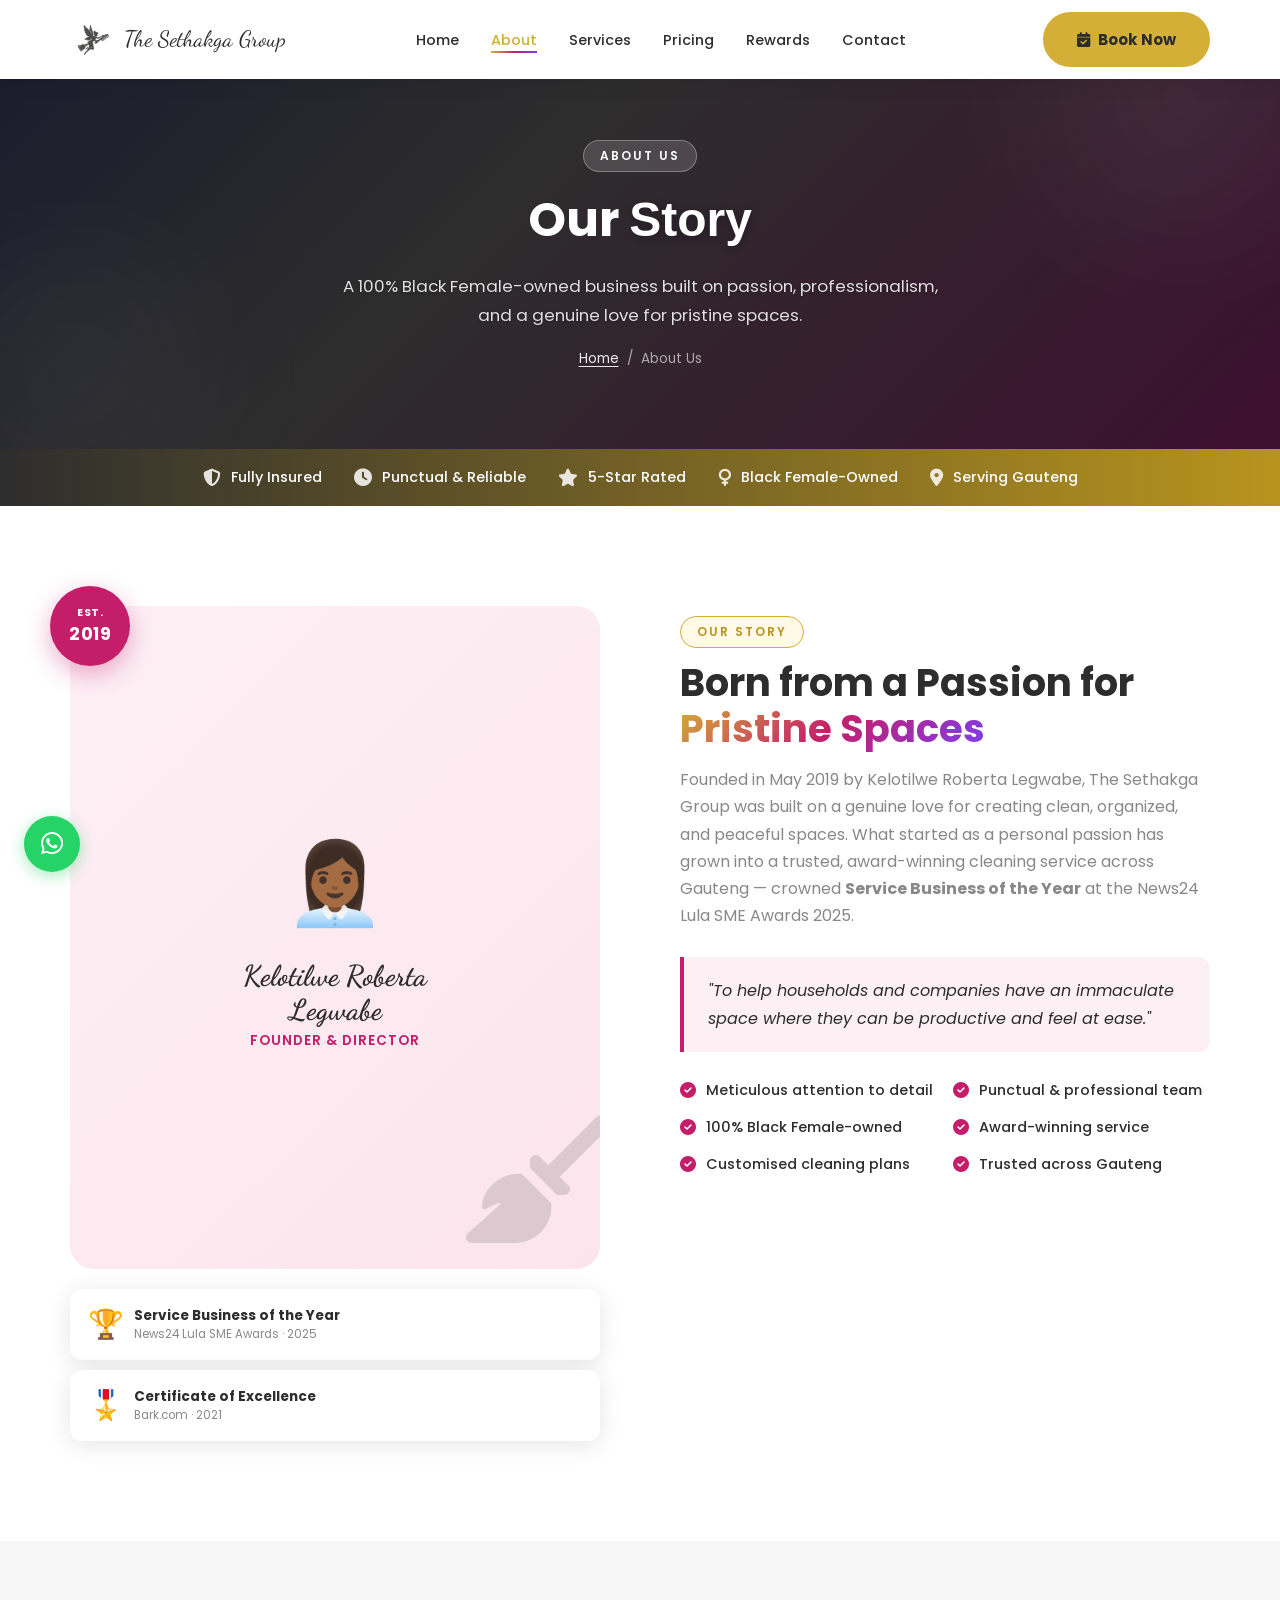
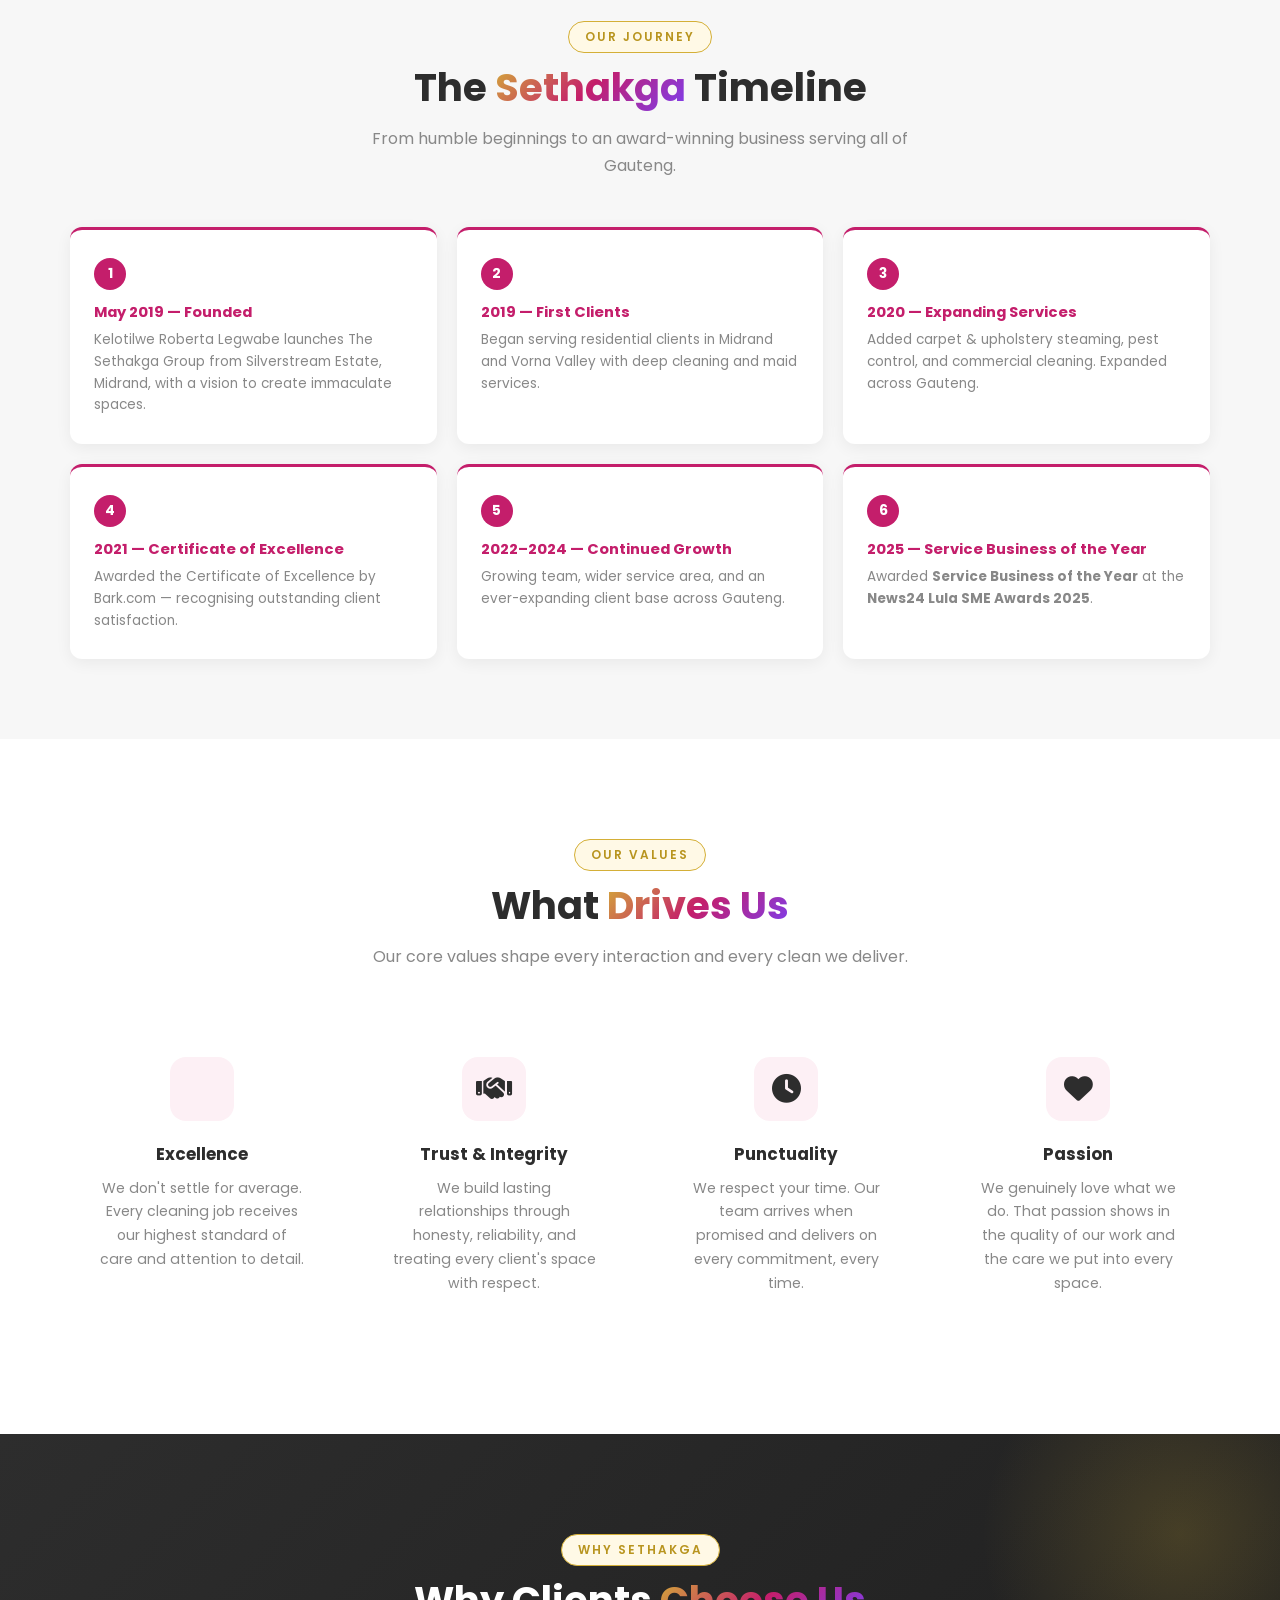
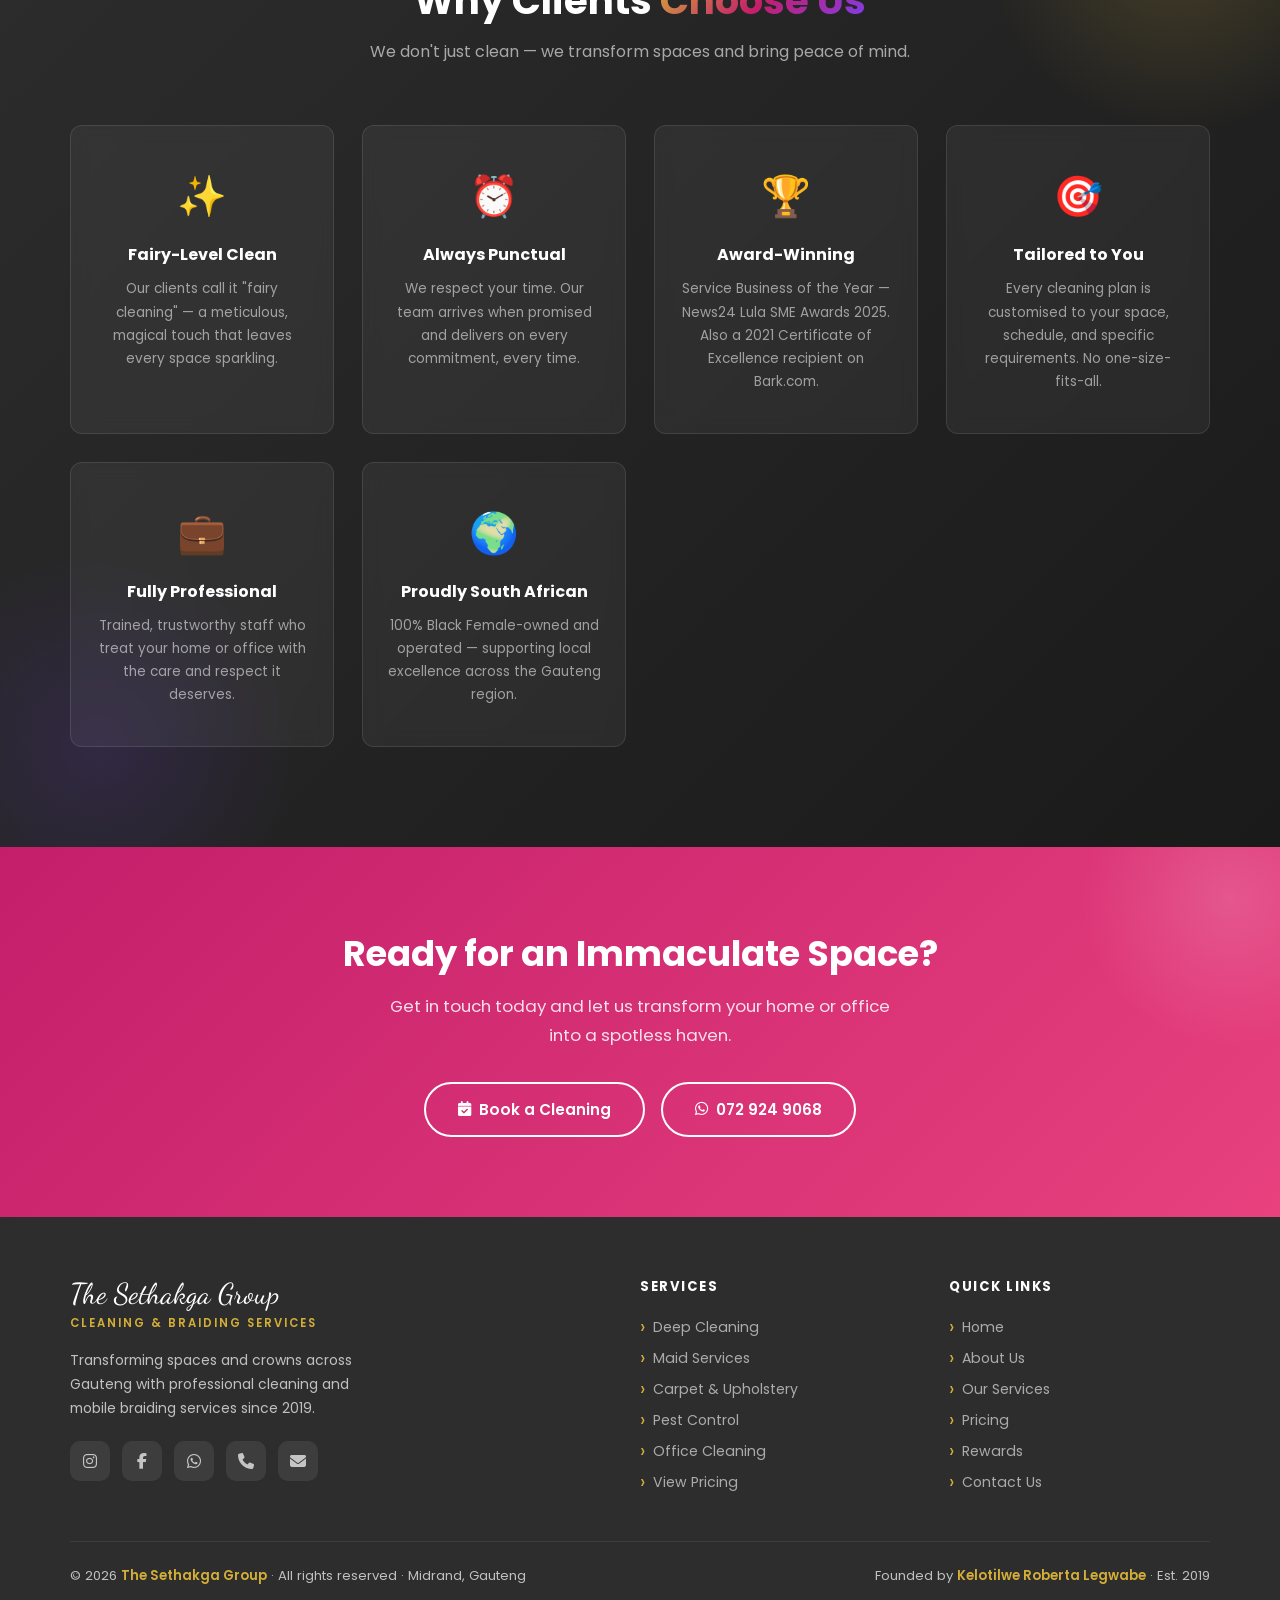
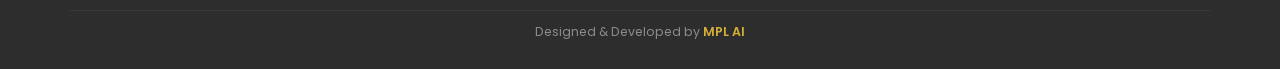
==== commit 5c740609: "website" ====
--- a/about.html
+++ b/about.html
@@ -32,6 +32,7 @@
           <li><a href="about.html" class="active">About</a></li>
           <li><a href="services.html">Services</a></li>
           <li><a href="pricing.html">Pricing</a></li>
+          <li><a href="rewards.html">Rewards</a></li>
           <li><a href="contact.html">Contact</a></li>
         </ul>
 
@@ -53,6 +54,7 @@
     <a href="about.html" class="mobile-link">About Us</a>
     <a href="services.html" class="mobile-link">Services</a>
     <a href="pricing.html" class="mobile-link">Pricing</a>
+    <a href="rewards.html" class="mobile-link"><i class="fas fa-gift"></i> Rewards</a>
     <a href="contact.html" class="mobile-link">
       <i class="fas fa-calendar-check"></i> Contact &amp; Book
     </a>
@@ -364,6 +366,7 @@
             <li><a href="about.html">About Us</a></li>
             <li><a href="services.html">Our Services</a></li>
             <li><a href="pricing.html">Pricing</a></li>
+            <li><a href="rewards.html">Rewards</a></li>
             <li><a href="contact.html">Contact Us</a></li>
           </ul>
         </div>
--- a/styles.css
+++ b/styles.css
@@ -821,6 +821,74 @@
   min-height: 100px;
 }
 
+/* Required asterisk */
+.req { color: var(--pink); margin-left: 2px; }
+
+/* Hint text under labels */
+.form-hint {
+  font-size: 0.78rem;
+  color: var(--grey-mid);
+  margin: -4px 0 4px;
+  line-height: 1.5;
+}
+
+/* Notice box (transport, info) */
+.form-notice {
+  display: flex;
+  gap: 14px;
+  align-items: flex-start;
+  border-radius: var(--radius);
+  padding: 16px 20px;
+  font-size: 0.85rem;
+  line-height: 1.6;
+  color: var(--dark);
+}
+.form-notice i { font-size: 1.2rem; flex-shrink: 0; margin-top: 2px; }
+.form-notice strong { display: block; margin-bottom: 3px; font-size: 0.9rem; }
+.form-notice--gold {
+  background: var(--gold-pale);
+  border-left: 4px solid var(--gold);
+  color: var(--dark);
+}
+.form-notice--gold i { color: var(--gold-dark); }
+
+/* Radio buttons */
+.radio-group {
+  display: flex;
+  gap: 24px;
+  flex-wrap: wrap;
+  margin-top: 4px;
+}
+.radio-label {
+  display: flex;
+  align-items: center;
+  gap: 8px;
+  font-size: 0.9rem;
+  font-weight: 500;
+  cursor: pointer;
+  color: var(--dark);
+}
+.radio-label input[type="radio"] { accent-color: var(--pink); width: 16px; height: 16px; }
+
+/* Checkbox grid (service days) */
+.checkbox-grid {
+  display: grid;
+  grid-template-columns: repeat(auto-fill, minmax(180px, 1fr));
+  gap: 10px;
+  margin-top: 4px;
+}
+.checkbox-label {
+  display: flex;
+  align-items: center;
+  gap: 8px;
+  font-size: 0.88rem;
+  font-weight: 500;
+  cursor: pointer;
+  color: var(--dark);
+  line-height: 1.3;
+}
+.checkbox-label input[type="checkbox"] { accent-color: var(--pink); width: 16px; height: 16px; flex-shrink: 0; }
+
 .btn-block {
   width: 100%;
   margin-top: 12px;
@@ -3176,3 +3244,581 @@
   /* Prevent any horizontal scroll on body */
   body { overflow-x: hidden; }
 }
+
+
+/* ====================================================
+   REWARDS PAGE
+   ==================================================== */
+
+/* Page hero variant */
+.page-hero--rewards .page-hero-title span {
+  background: linear-gradient(135deg, var(--gold-dark) 0%, var(--gold) 50%, var(--gold-light) 100%);
+  -webkit-background-clip: text;
+  -webkit-text-fill-color: transparent;
+  background-clip: text;
+}
+
+/* ---- HOW IT WORKS ---- */
+.rewards-how {
+  padding: 90px 0;
+  background: var(--white);
+}
+.rewards-how-header {
+  text-align: center;
+  max-width: 640px;
+  margin: 0 auto 60px;
+}
+.rewards-steps {
+  display: flex;
+  align-items: flex-start;
+  justify-content: center;
+  gap: 0;
+  flex-wrap: wrap;
+}
+.rewards-step {
+  flex: 0 0 220px;
+  max-width: 240px;
+  text-align: center;
+  padding: 32px 20px;
+  border-radius: var(--radius);
+  background: var(--gold-pale);
+  border: 1px solid rgba(212,175,55,0.25);
+  position: relative;
+}
+.rewards-step .rs-number {
+  font-size: 2.8rem;
+  font-weight: 800;
+  color: rgba(212,175,55,0.20);
+  line-height: 1;
+  margin-bottom: 10px;
+  font-family: 'Poppins', sans-serif;
+}
+.rewards-step .rs-icon-wrap {
+  width: 64px;
+  height: 64px;
+  border-radius: 50%;
+  background: var(--gold);
+  color: var(--white);
+  display: flex;
+  align-items: center;
+  justify-content: center;
+  font-size: 1.5rem;
+  margin: 0 auto 18px;
+  box-shadow: 0 6px 20px rgba(212,175,55,0.35);
+}
+.rewards-step h3 {
+  font-size: 1rem;
+  font-weight: 700;
+  color: var(--dark);
+  margin-bottom: 10px;
+}
+.rewards-step p {
+  font-size: 0.84rem;
+  color: var(--grey-mid);
+  line-height: 1.6;
+}
+.rs-connector {
+  display: flex;
+  align-items: center;
+  justify-content: center;
+  color: var(--gold);
+  font-size: 1.4rem;
+  padding: 0 8px;
+  margin-top: 60px;
+}
+
+/* ---- TIERS ---- */
+.rewards-tiers {
+  padding: 90px 0;
+  background: var(--grey-light, #F7F7F7);
+}
+.rewards-tiers-header {
+  text-align: center;
+  max-width: 640px;
+  margin: 0 auto 60px;
+}
+.tiers-grid {
+  display: grid;
+  grid-template-columns: repeat(3, 1fr);
+  gap: 24px;
+  align-items: start;
+}
+.tier-card {
+  background: var(--white);
+  border-radius: 18px;
+  padding: 36px 28px 30px;
+  text-align: center;
+  box-shadow: var(--shadow);
+  border: 2px solid transparent;
+  position: relative;
+  transition: var(--transition);
+}
+.tier-card:hover {
+  transform: translateY(-6px);
+  box-shadow: 0 20px 50px rgba(0,0,0,0.12);
+}
+.tier-featured {
+  border-color: var(--gold);
+  transform: scale(1.04);
+  background: linear-gradient(160deg, #fffdf0 0%, var(--white) 100%);
+}
+.tier-featured:hover { transform: scale(1.04) translateY(-6px); }
+.tier-ribbon {
+  position: absolute;
+  top: -12px;
+  left: 50%;
+  transform: translateX(-50%);
+  background: var(--gold);
+  color: var(--white);
+  font-size: 0.72rem;
+  font-weight: 700;
+  text-transform: uppercase;
+  letter-spacing: 1px;
+  padding: 4px 18px;
+  border-radius: 20px;
+  white-space: nowrap;
+}
+.tier-badge {
+  width: 72px;
+  height: 72px;
+  border-radius: 50%;
+  display: flex;
+  align-items: center;
+  justify-content: center;
+  font-size: 1.8rem;
+  margin: 10px auto 18px;
+}
+.tier-bronze { background: #FFF0E0; color: #C87533; }
+.tier-silver { background: #F0F2F5; color: #888EA8; }
+.tier-gold   { background: var(--gold-pale); color: var(--gold-dark); }
+.tier-name {
+  font-size: 1.2rem;
+  font-weight: 700;
+  color: var(--dark);
+  margin-bottom: 4px;
+}
+.tier-refs {
+  font-size: 0.82rem;
+  color: var(--grey-mid);
+  margin-bottom: 22px;
+  background: var(--gold-pale);
+  display: inline-block;
+  padding: 3px 14px;
+  border-radius: 20px;
+}
+.tier-perks {
+  list-style: none;
+  padding: 0;
+  margin: 0 0 24px;
+  text-align: left;
+  display: flex;
+  flex-direction: column;
+  gap: 10px;
+}
+.tier-perks li {
+  font-size: 0.84rem;
+  color: var(--dark);
+  display: flex;
+  align-items: flex-start;
+  gap: 10px;
+}
+.tier-perks li i { color: var(--gold); margin-top: 2px; flex-shrink: 0; }
+.btn-outline-gold {
+  background: transparent;
+  border: 2px solid var(--gold);
+  color: var(--gold-dark);
+  padding: 10px 24px;
+  border-radius: 8px;
+  font-weight: 600;
+  font-size: 0.88rem;
+  cursor: pointer;
+  transition: var(--transition);
+  text-decoration: none;
+  display: inline-block;
+}
+.btn-outline-gold:hover {
+  background: var(--gold);
+  color: var(--white);
+  transform: translateY(-2px);
+}
+.tiers-note {
+  text-align: center;
+  font-size: 0.82rem;
+  color: var(--grey-mid);
+  margin-top: 36px;
+  max-width: 600px;
+  margin-left: auto;
+  margin-right: auto;
+}
+.tiers-note i { color: var(--gold); margin-right: 6px; }
+
+/* ---- WALL OF CHAMPIONS ---- */
+.rewards-wall {
+  padding: 90px 0;
+  background: var(--white);
+}
+.rewards-wall-header {
+  text-align: center;
+  max-width: 600px;
+  margin: 0 auto 50px;
+}
+.wall-grid {
+  display: grid;
+  grid-template-columns: repeat(auto-fill, minmax(180px, 1fr));
+  gap: 20px;
+}
+.wall-card {
+  background: var(--grey-light, #F7F7F7);
+  border-radius: 16px;
+  padding: 28px 20px 22px;
+  text-align: center;
+  border: 1px solid rgba(0,0,0,0.06);
+  transition: var(--transition);
+  position: relative;
+}
+.wall-card:hover { transform: translateY(-4px); box-shadow: var(--shadow); }
+.wall-card--you {
+  border: 2px dashed var(--gold);
+  background: var(--gold-pale);
+}
+.wall-rank {
+  font-size: 0.78rem;
+  font-weight: 700;
+  text-transform: uppercase;
+  letter-spacing: 1px;
+  margin-bottom: 12px;
+}
+.rank-1 { color: var(--gold-dark); }
+.rank-2 { color: #888EA8; }
+.rank-3 { color: #C87533; }
+.rank-4 { color: var(--grey-mid); min-height: 20px; }
+.rank-you { color: var(--gold-dark); }
+.wall-avatar {
+  width: 56px;
+  height: 56px;
+  border-radius: 50%;
+  background: var(--gold);
+  color: var(--white);
+  font-size: 1.4rem;
+  font-weight: 700;
+  display: flex;
+  align-items: center;
+  justify-content: center;
+  margin: 0 auto 12px;
+}
+.wall-avatar--q { background: rgba(212,175,55,0.35); color: var(--gold-dark); }
+.wall-name {
+  font-size: 0.92rem;
+  font-weight: 700;
+  color: var(--dark);
+  margin-bottom: 2px;
+}
+.wall-area {
+  font-size: 0.75rem;
+  color: var(--grey-mid);
+  margin-bottom: 10px;
+}
+.wall-refs {
+  font-size: 0.78rem;
+  color: var(--dark);
+  margin-bottom: 10px;
+}
+.wall-refs i { color: var(--gold); margin-right: 4px; }
+.wall-tier {
+  display: inline-block;
+  font-size: 0.68rem;
+  font-weight: 700;
+  text-transform: uppercase;
+  letter-spacing: 0.8px;
+  padding: 3px 10px;
+  border-radius: 20px;
+}
+.tier-gold-pill   { background: var(--gold-pale); color: var(--gold-dark); }
+.tier-silver-pill { background: #F0F2F5; color: #555; }
+.tier-bronze-pill { background: #FFF0E0; color: #C87533; }
+
+/* ---- ACHIEVEMENTS ---- */
+.rewards-achievements {
+  padding: 90px 0;
+  background: var(--dark);
+}
+.achievements-header {
+  text-align: center;
+  max-width: 600px;
+  margin: 0 auto 50px;
+}
+.achievements-header .section-tag {
+  background: rgba(212,175,55,0.12);
+  color: var(--gold);
+  border-color: var(--gold);
+}
+.achievements-header .section-title {
+  color: var(--white);
+}
+.achievements-header .section-title span {
+  background: linear-gradient(135deg, var(--gold-dark) 0%, var(--gold) 50%, var(--gold-light) 100%);
+  -webkit-background-clip: text;
+  -webkit-text-fill-color: transparent;
+  background-clip: text;
+}
+.achievements-header .section-subtitle { color: rgba(255,255,255,0.60); }
+.achievements-grid {
+  display: grid;
+  grid-template-columns: repeat(auto-fill, minmax(300px, 1fr));
+  gap: 24px;
+}
+.achievement-card {
+  background: rgba(255,255,255,0.05);
+  border: 1px solid rgba(255,255,255,0.10);
+  border-radius: 16px;
+  padding: 28px 24px;
+  display: flex;
+  gap: 20px;
+  align-items: flex-start;
+  transition: var(--transition);
+}
+.achievement-card:hover {
+  background: rgba(255,255,255,0.08);
+  transform: translateY(-4px);
+  border-color: rgba(212,175,55,0.30);
+}
+.ach-icon {
+  width: 56px;
+  height: 56px;
+  border-radius: 14px;
+  display: flex;
+  align-items: center;
+  justify-content: center;
+  font-size: 1.4rem;
+  flex-shrink: 0;
+}
+.ach-icon--gold   { background: rgba(212,175,55,0.15); color: var(--gold); }
+.ach-icon--pink   { background: rgba(196,30,107,0.15); color: var(--pink); }
+.ach-icon--purple { background: rgba(123,63,242,0.15); color: var(--purple-light); }
+.ach-body { flex: 1; }
+.ach-year {
+  font-size: 0.72rem;
+  text-transform: uppercase;
+  letter-spacing: 1.2px;
+  color: var(--gold);
+  font-weight: 600;
+  margin-bottom: 4px;
+}
+.ach-title {
+  font-size: 1rem;
+  font-weight: 700;
+  color: var(--white);
+  margin-bottom: 8px;
+}
+.ach-body-text {
+  font-size: 0.82rem;
+  color: rgba(255,255,255,0.55);
+  line-height: 1.6;
+  margin-bottom: 12px;
+}
+.ach-badge {
+  display: inline-flex;
+  align-items: center;
+  gap: 6px;
+  font-size: 0.72rem;
+  font-weight: 600;
+  color: var(--gold);
+  background: rgba(212,175,55,0.10);
+  padding: 4px 12px;
+  border-radius: 20px;
+  border: 1px solid rgba(212,175,55,0.25);
+}
+
+/* ---- REFERRAL FORM SECTION ---- */
+.rewards-form-section {
+  padding: 90px 0;
+  background: var(--gold-pale);
+}
+.rewards-form-wrap {
+  display: grid;
+  grid-template-columns: 1fr 1.4fr;
+  gap: 50px;
+  align-items: start;
+}
+.rewards-form-info .section-title { margin-bottom: 16px; }
+.rewards-form-info p {
+  font-size: 0.9rem;
+  color: var(--grey-mid);
+  line-height: 1.7;
+  margin-bottom: 24px;
+}
+.refer-benefits {
+  display: flex;
+  flex-direction: column;
+  gap: 12px;
+  margin-bottom: 30px;
+}
+.refer-benefit-item {
+  display: flex;
+  align-items: center;
+  gap: 12px;
+  font-size: 0.88rem;
+  color: var(--dark);
+}
+.refer-benefit-item i { color: var(--gold); font-size: 1rem; flex-shrink: 0; }
+.btn-whatsapp-refer {
+  display: inline-flex;
+  align-items: center;
+  gap: 8px;
+  background: #25D366;
+  color: var(--white);
+  padding: 12px 24px;
+  border-radius: 8px;
+  font-size: 0.9rem;
+  font-weight: 600;
+  text-decoration: none;
+  transition: var(--transition);
+}
+.btn-whatsapp-refer:hover { background: #1EBE5A; transform: translateY(-2px); }
+.rewards-form-card {
+  background: var(--white);
+  border-radius: 20px;
+  padding: 40px 36px;
+  box-shadow: 0 10px 40px rgba(0,0,0,0.10);
+}
+.form-section-title {
+  font-size: 0.9rem;
+  font-weight: 700;
+  color: var(--dark);
+  text-transform: uppercase;
+  letter-spacing: 1px;
+  margin-bottom: 18px;
+  display: flex;
+  align-items: center;
+  gap: 8px;
+}
+.form-section-title i { color: var(--gold); }
+.btn-full { width: 100%; justify-content: center; }
+
+/* ---- FAQ ---- */
+.rewards-faq {
+  padding: 90px 0;
+  background: var(--white);
+}
+.faq-header {
+  text-align: center;
+  max-width: 500px;
+  margin: 0 auto 50px;
+}
+.faq-list {
+  max-width: 760px;
+  margin: 0 auto;
+  display: flex;
+  flex-direction: column;
+  gap: 12px;
+}
+.faq-item {
+  border: 1px solid rgba(0,0,0,0.08);
+  border-radius: 12px;
+  overflow: hidden;
+}
+.faq-question {
+  width: 100%;
+  text-align: left;
+  background: none;
+  border: none;
+  padding: 20px 24px;
+  display: flex;
+  align-items: center;
+  justify-content: space-between;
+  gap: 16px;
+  cursor: pointer;
+  font-size: 0.95rem;
+  font-weight: 600;
+  color: var(--dark);
+  font-family: 'Poppins', sans-serif;
+  transition: background 0.2s;
+}
+.faq-question:hover { background: var(--gold-pale); }
+.faq-question[aria-expanded="true"] { background: var(--gold-pale); color: var(--gold-dark); }
+.faq-icon {
+  flex-shrink: 0;
+  color: var(--gold);
+  transition: transform 0.3s ease;
+}
+.faq-question[aria-expanded="true"] .faq-icon { transform: rotate(180deg); }
+.faq-answer {
+  display: none;
+  padding: 0 24px 20px;
+  background: var(--gold-pale);
+}
+.faq-answer p {
+  font-size: 0.88rem;
+  color: var(--grey-mid);
+  line-height: 1.7;
+  margin: 0;
+}
+
+/* ---- CTA STRIP ---- */
+.rewards-cta-strip {
+  padding: 70px 0;
+  background: linear-gradient(135deg, var(--gold-dark) 0%, var(--gold) 60%, var(--gold-light) 100%);
+}
+.cta-strip-inner {
+  display: flex;
+  align-items: center;
+  justify-content: space-between;
+  gap: 30px;
+  flex-wrap: wrap;
+}
+.cta-strip-text h2 {
+  font-size: 1.8rem;
+  font-weight: 800;
+  color: var(--white);
+  margin-bottom: 8px;
+}
+.cta-strip-text p {
+  font-size: 0.9rem;
+  color: rgba(255,255,255,0.85);
+  max-width: 480px;
+}
+.cta-strip-actions {
+  display: flex;
+  gap: 14px;
+  flex-wrap: wrap;
+}
+.cta-strip-actions .btn-primary {
+  background: var(--white);
+  color: var(--gold-dark);
+  border: none;
+}
+.cta-strip-actions .btn-primary:hover { background: rgba(255,255,255,0.90); }
+.btn-whatsapp {
+  display: inline-flex;
+  align-items: center;
+  gap: 8px;
+  background: #25D366;
+  color: var(--white);
+  padding: 12px 24px;
+  border-radius: 8px;
+  font-size: 0.9rem;
+  font-weight: 600;
+  text-decoration: none;
+  transition: var(--transition);
+}
+.btn-whatsapp:hover { background: #1EBE5A; transform: translateY(-2px); }
+
+/* ---- REWARDS RESPONSIVE ---- */
+@media (max-width: 900px) {
+  .tiers-grid { grid-template-columns: 1fr; max-width: 400px; margin: 0 auto; }
+  .tier-featured { transform: none; }
+  .tier-featured:hover { transform: translateY(-6px); }
+  .rewards-form-wrap { grid-template-columns: 1fr; }
+  .achievements-grid { grid-template-columns: 1fr; }
+}
+@media (max-width: 700px) {
+  .rewards-steps { flex-direction: column; align-items: center; gap: 12px; }
+  .rs-connector { transform: rotate(90deg); margin: 4px 0; }
+  .wall-grid { grid-template-columns: repeat(2, 1fr); }
+  .cta-strip-inner { flex-direction: column; text-align: center; }
+  .cta-strip-text p { margin: 0 auto; }
+  .rewards-form-card { padding: 28px 20px; }
+}
+@media (max-width: 480px) {
+  .wall-grid { grid-template-columns: 1fr; }
+}
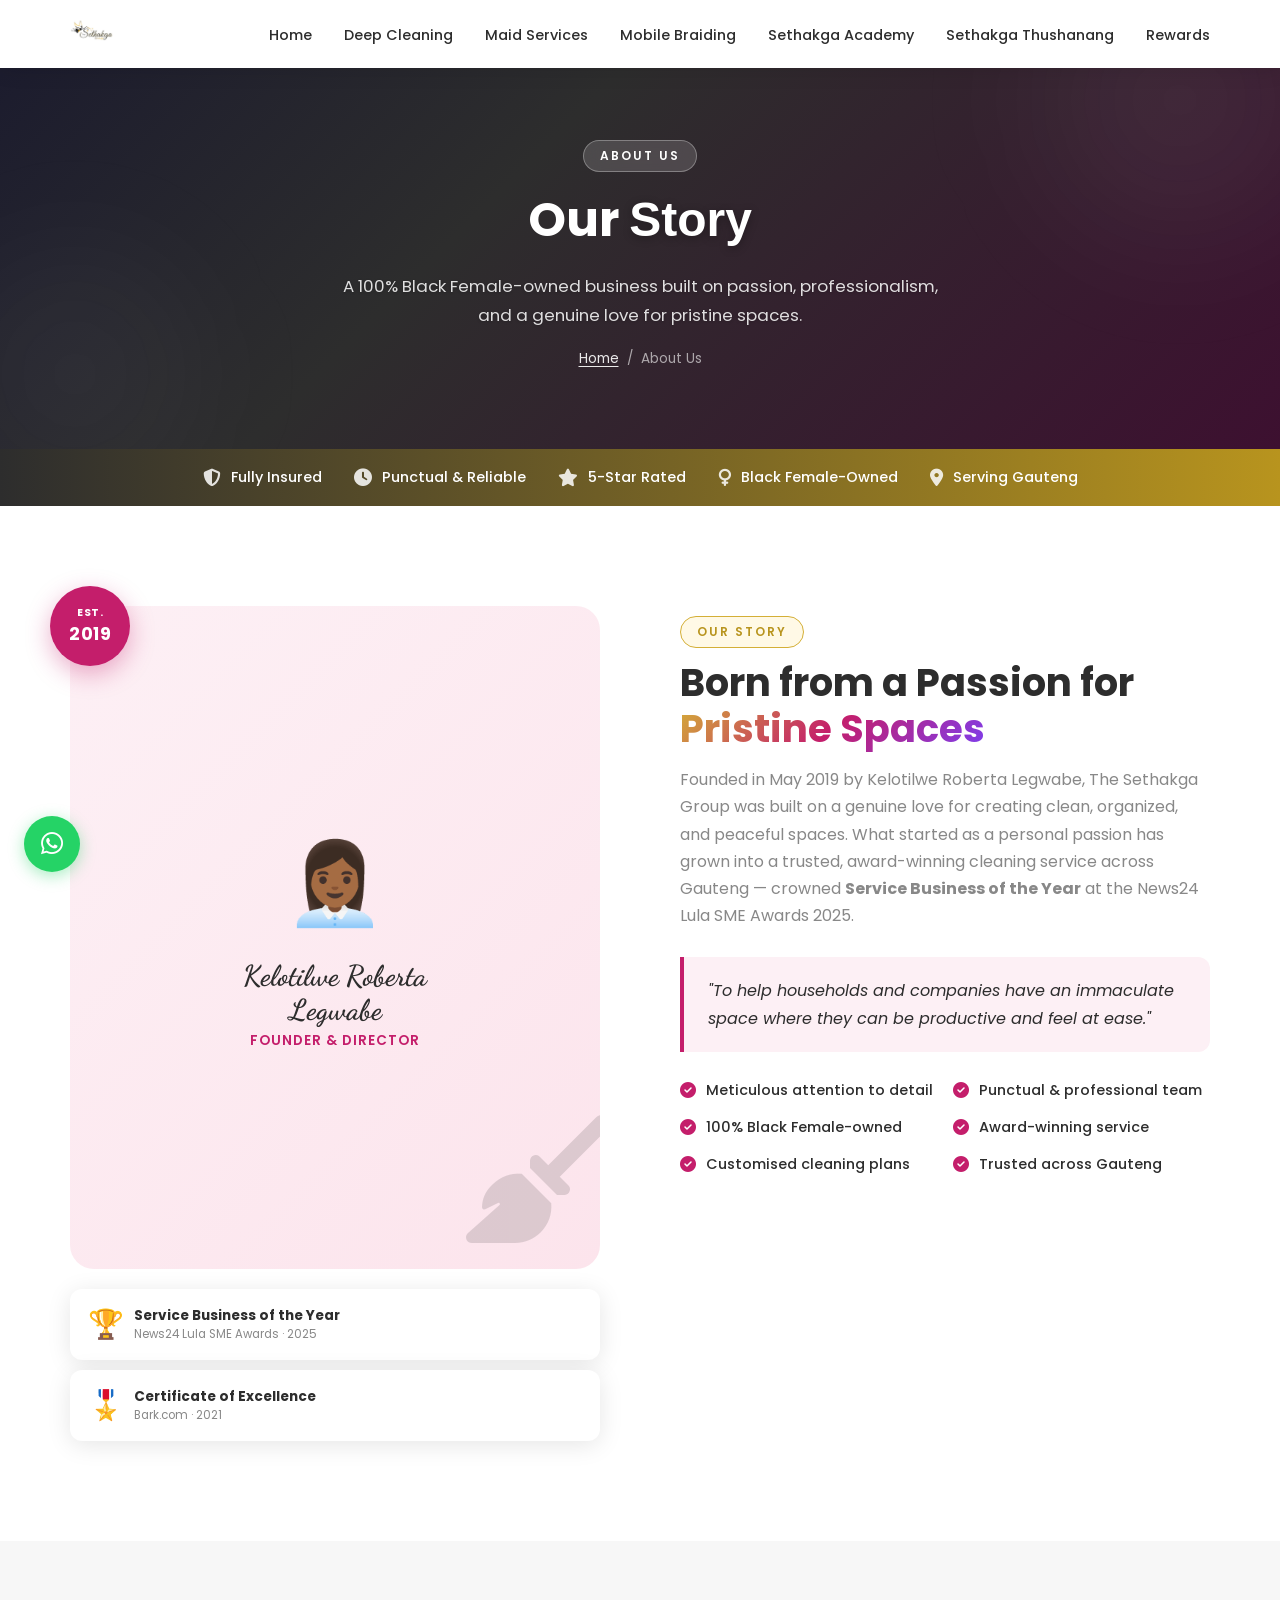
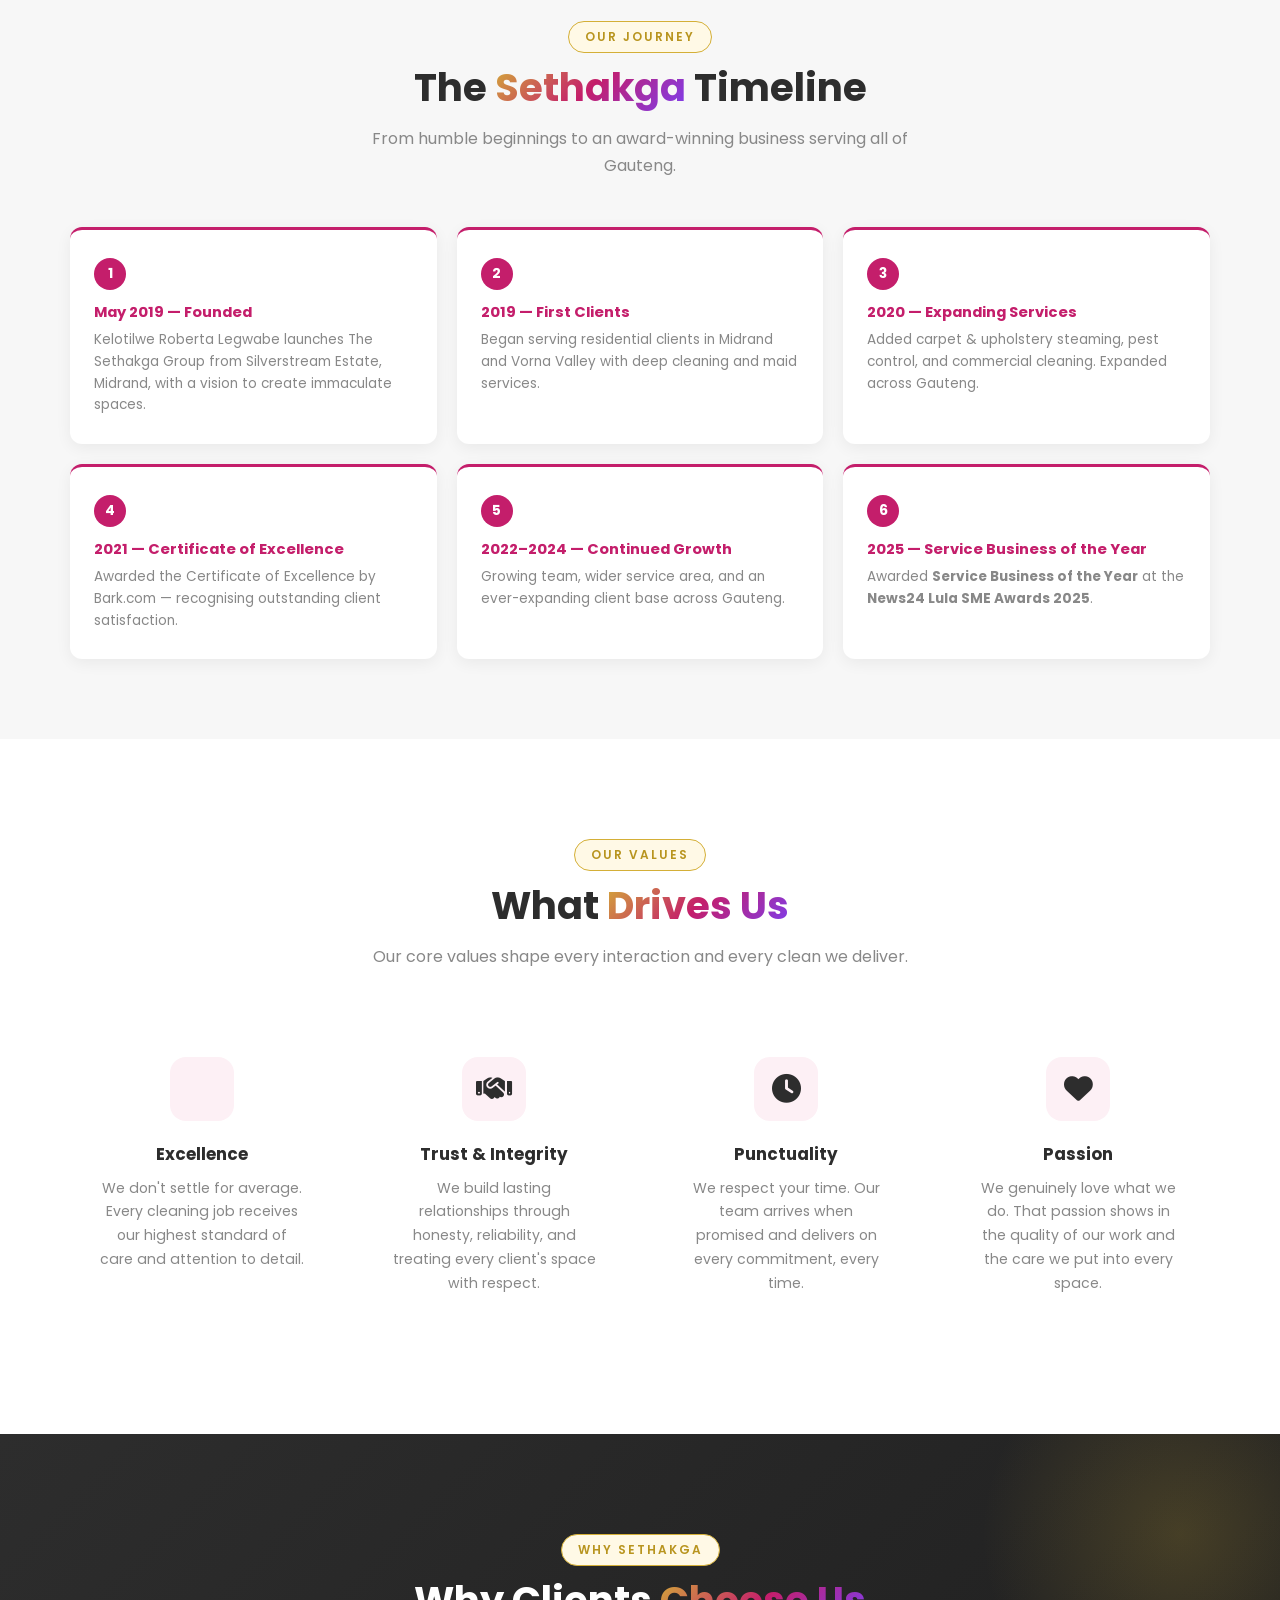
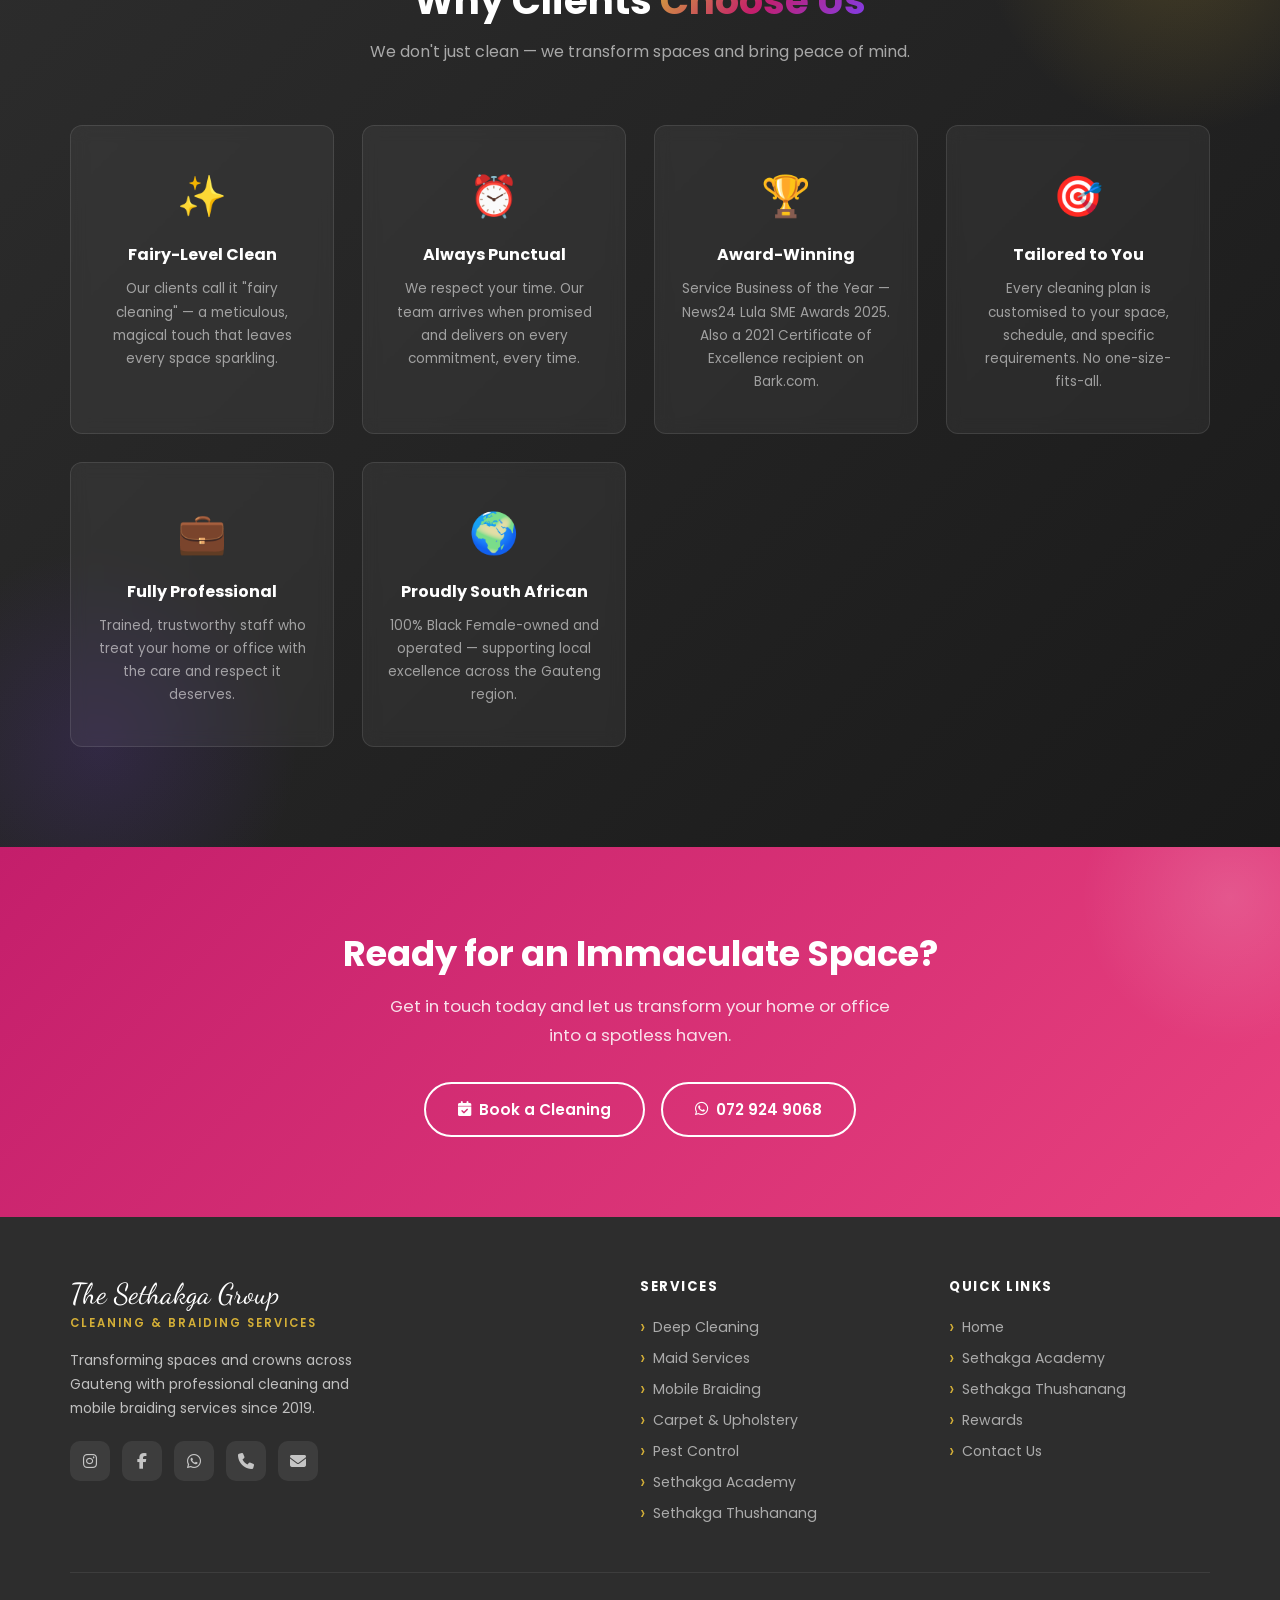
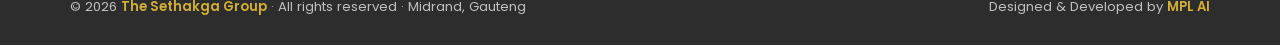
==== commit 803aec0f: "commmit new look" ====
--- a/about.html
+++ b/about.html
@@ -20,25 +20,19 @@
       <div class="nav-inner">
         <a href="index.html" class="nav-logo">
           <div class="logo-icon">
-            <img src="images/fair-God.png" alt="Sethakga Fairy" class="logo-fairy">
-          </div>
-          <div class="logo-text">
-            <div class="logo-name">The Sethakga Group</div>
+            <img src="images/The Sethakga Group logo.jpeg" alt="Sethakga" class="logo-fairy">
           </div>
         </a>
 
         <ul class="nav-links">
           <li><a href="index.html">Home</a></li>
-          <li><a href="about.html" class="active">About</a></li>
-          <li><a href="services.html">Services</a></li>
-          <li><a href="pricing.html">Pricing</a></li>
+          <li><a href="cleaning.html">Deep Cleaning</a></li>
+          <li><a href="maid.html">Maid Services</a></li>
+          <li><a href="hair.html">Mobile Braiding</a></li>
+          <li><a href="academy.html">Sethakga Academy</a></li>
+          <li><a href="thushanang.html">Sethakga Thushanang</a></li>
           <li><a href="rewards.html">Rewards</a></li>
-          <li><a href="contact.html">Contact</a></li>
-        </ul>
-
-        <a href="contact.html" class="btn btn-primary nav-cta">
-          <i class="fas fa-calendar-check"></i> Book Now
-        </a>
+        </ul>        
 
         <button class="hamburger" id="hamburger" aria-label="Menu">
           <span></span>
@@ -51,13 +45,13 @@
 
   <div class="mobile-nav" id="mobileNav">
     <a href="index.html" class="mobile-link">Home</a>
-    <a href="about.html" class="mobile-link">About Us</a>
-    <a href="services.html" class="mobile-link">Services</a>
-    <a href="pricing.html" class="mobile-link">Pricing</a>
+    <a href="cleaning.html" class="mobile-link">Deep Cleaning</a>
+    <a href="maid.html" class="mobile-link">Maid Services</a>
+    <a href="hair.html" class="mobile-link">Mobile Braiding</a>
+    <a href="academy.html" class="mobile-link">Sethakga Academy</a>
+    <a href="thushanang.html" class="mobile-link">Sethakga Thushanang</a>
     <a href="rewards.html" class="mobile-link"><i class="fas fa-gift"></i> Rewards</a>
-    <a href="contact.html" class="mobile-link">
-      <i class="fas fa-calendar-check"></i> Contact &amp; Book
-    </a>
+    <a href="contact.html" class="mobile-link"><i class="fas fa-calendar-check"></i> Book Now</a>
   </div>
 
   <!-- ==================== PAGE HERO ==================== -->
@@ -317,12 +311,13 @@
   </div>
 
   <!-- ==================== FOOTER ==================== -->
+
   <footer>
     <div class="container">
       <div class="footer-grid">
         <div class="footer-brand">
           <div class="fb-name">The Sethakga Group</div>
-          <div class="fb-sub">Cleaning & Braiding Services</div>
+          <div class="fb-sub">Cleaning &amp; Braiding Services</div>
           <p>Transforming spaces and crowns across Gauteng with professional
              cleaning and mobile braiding services since 2019.</p>
           <div class="social-links">
@@ -350,12 +345,13 @@
         <div class="footer-col">
           <h4>Services</h4>
           <ul>
-            <li><a href="services.html">Deep Cleaning</a></li>
-            <li><a href="services.html">Maid Services</a></li>
-            <li><a href="services.html">Carpet &amp; Upholstery</a></li>
-            <li><a href="services.html">Pest Control</a></li>
-            <li><a href="services.html">Office Cleaning</a></li>
-            <li><a href="pricing.html">View Pricing</a></li>
+            <li><a href="cleaning.html">Deep Cleaning</a></li>
+            <li><a href="maid.html">Maid Services</a></li>
+            <li><a href="hair.html">Mobile Braiding</a></li>
+            <li><a href="cleaning.html">Carpet &amp; Upholstery</a></li>
+            <li><a href="cleaning.html">Pest Control</a></li>
+            <li><a href="academy.html">Sethakga Academy</a></li>
+            <li><a href="thushanang.html">Sethakga Thushanang</a></li>
           </ul>
         </div>
 
@@ -363,9 +359,8 @@
           <h4>Quick Links</h4>
           <ul>
             <li><a href="index.html">Home</a></li>
-            <li><a href="about.html">About Us</a></li>
-            <li><a href="services.html">Our Services</a></li>
-            <li><a href="pricing.html">Pricing</a></li>
+            <li><a href="academy.html">Sethakga Academy</a></li>
+            <li><a href="thushanang.html">Sethakga Thushanang</a></li>
             <li><a href="rewards.html">Rewards</a></li>
             <li><a href="contact.html">Contact Us</a></li>
           </ul>
@@ -378,50 +373,24 @@
           Midrand, Gauteng
         </div>
         <div>
-          Founded by <span>Kelotilwe Roberta Legwabe</span> &middot; Est. 2019
-        </div>
-        <div class="footer-credit">
-          Designed &amp; Developed by <a href="https://www.mplai.co.za" target="_blank" rel="noopener noreferrer">MPL AI</a>
+          Designed &amp; Developed by <a href="https://www.mplai.co.za" target="_blank" rel="noopener noreferrer"><span>MPL AI</span></a>
         </div>
       </div>
     </div>
   </footer>
 
+  <!-- WhatsApp Float -->
   <a href="https://wa.me/27729249068" target="_blank" rel="noopener noreferrer"
      class="whatsapp-float" aria-label="Chat on WhatsApp">
     <i class="fab fa-whatsapp"></i>
   </a>
 
+  <!-- Back to Top -->
   <button id="back-top" aria-label="Back to top">
     <i class="fas fa-chevron-up"></i>
   </button>
 
-  <script>
-    const backTop = document.getElementById('back-top');
-    window.addEventListener('scroll', () => {
-      backTop.classList.toggle('visible', window.scrollY > 300);
-    });
-    backTop.addEventListener('click', () => window.scrollTo({ top: 0, behavior: 'smooth' }));
-
-    const hamburger = document.getElementById('hamburger');
-    const mobileNav = document.getElementById('mobileNav');
-    hamburger.addEventListener('click', () => {
-      hamburger.classList.toggle('open');
-      mobileNav.classList.toggle('active');
-      document.body.style.overflow = mobileNav.classList.contains('active') ? 'hidden' : '';
-    });
-    document.querySelectorAll('.mobile-link').forEach(link => {
-      link.addEventListener('click', () => {
-        hamburger.classList.remove('open');
-        mobileNav.classList.remove('active');
-        document.body.style.overflow = '';
-      });
-    });
-
-    const observer = new IntersectionObserver((entries) => {
-      entries.forEach(entry => { if (entry.isIntersecting) entry.target.classList.add('visible'); });
-    }, { threshold: 0.12 });
-    document.querySelectorAll('.fade-up').forEach(el => observer.observe(el));
-  </script>
+  <!-- ==================== JAVASCRIPT ==================== -->
+  <script src="main.js"></script>
 </body>
-</html>
+</html>
--- a/styles.css
+++ b/styles.css
@@ -2875,21 +2875,9 @@
    FADE-IN ANIMATIONS
 ============================================================ */
 .fade-up {
-  opacity: 0;
-  transform: translateY(30px);
-  transition: opacity 0.65s ease, transform 0.65s ease;
-}
-
-.fade-up.visible {
   opacity: 1;
-  transform: translateY(0);
-}
-
-.fade-up:nth-child(2) { transition-delay: 0.10s; }
-.fade-up:nth-child(3) { transition-delay: 0.20s; }
-.fade-up:nth-child(4) { transition-delay: 0.30s; }
-.fade-up:nth-child(5) { transition-delay: 0.40s; }
-.fade-up:nth-child(6) { transition-delay: 0.50s; }
+  transform: none;
+}
 
 /* ============================================================
    SUCCESS MESSAGE
